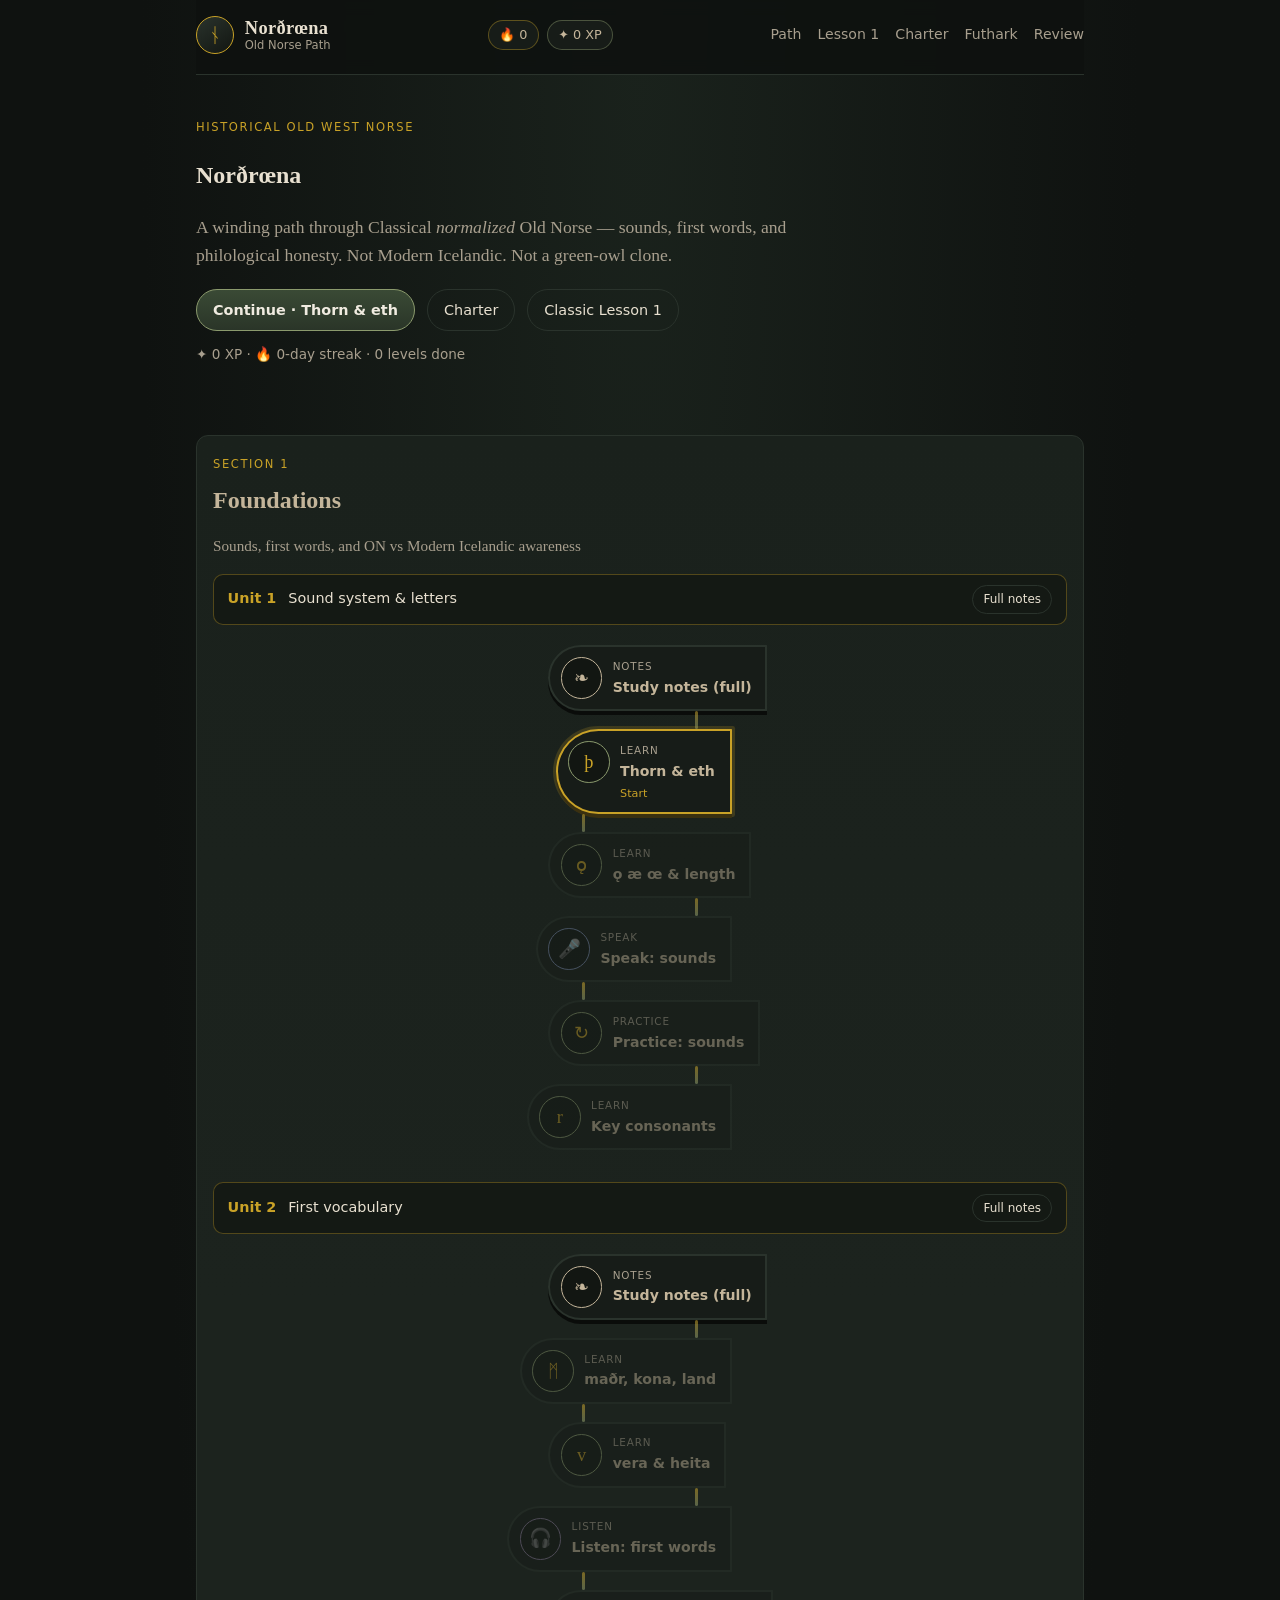
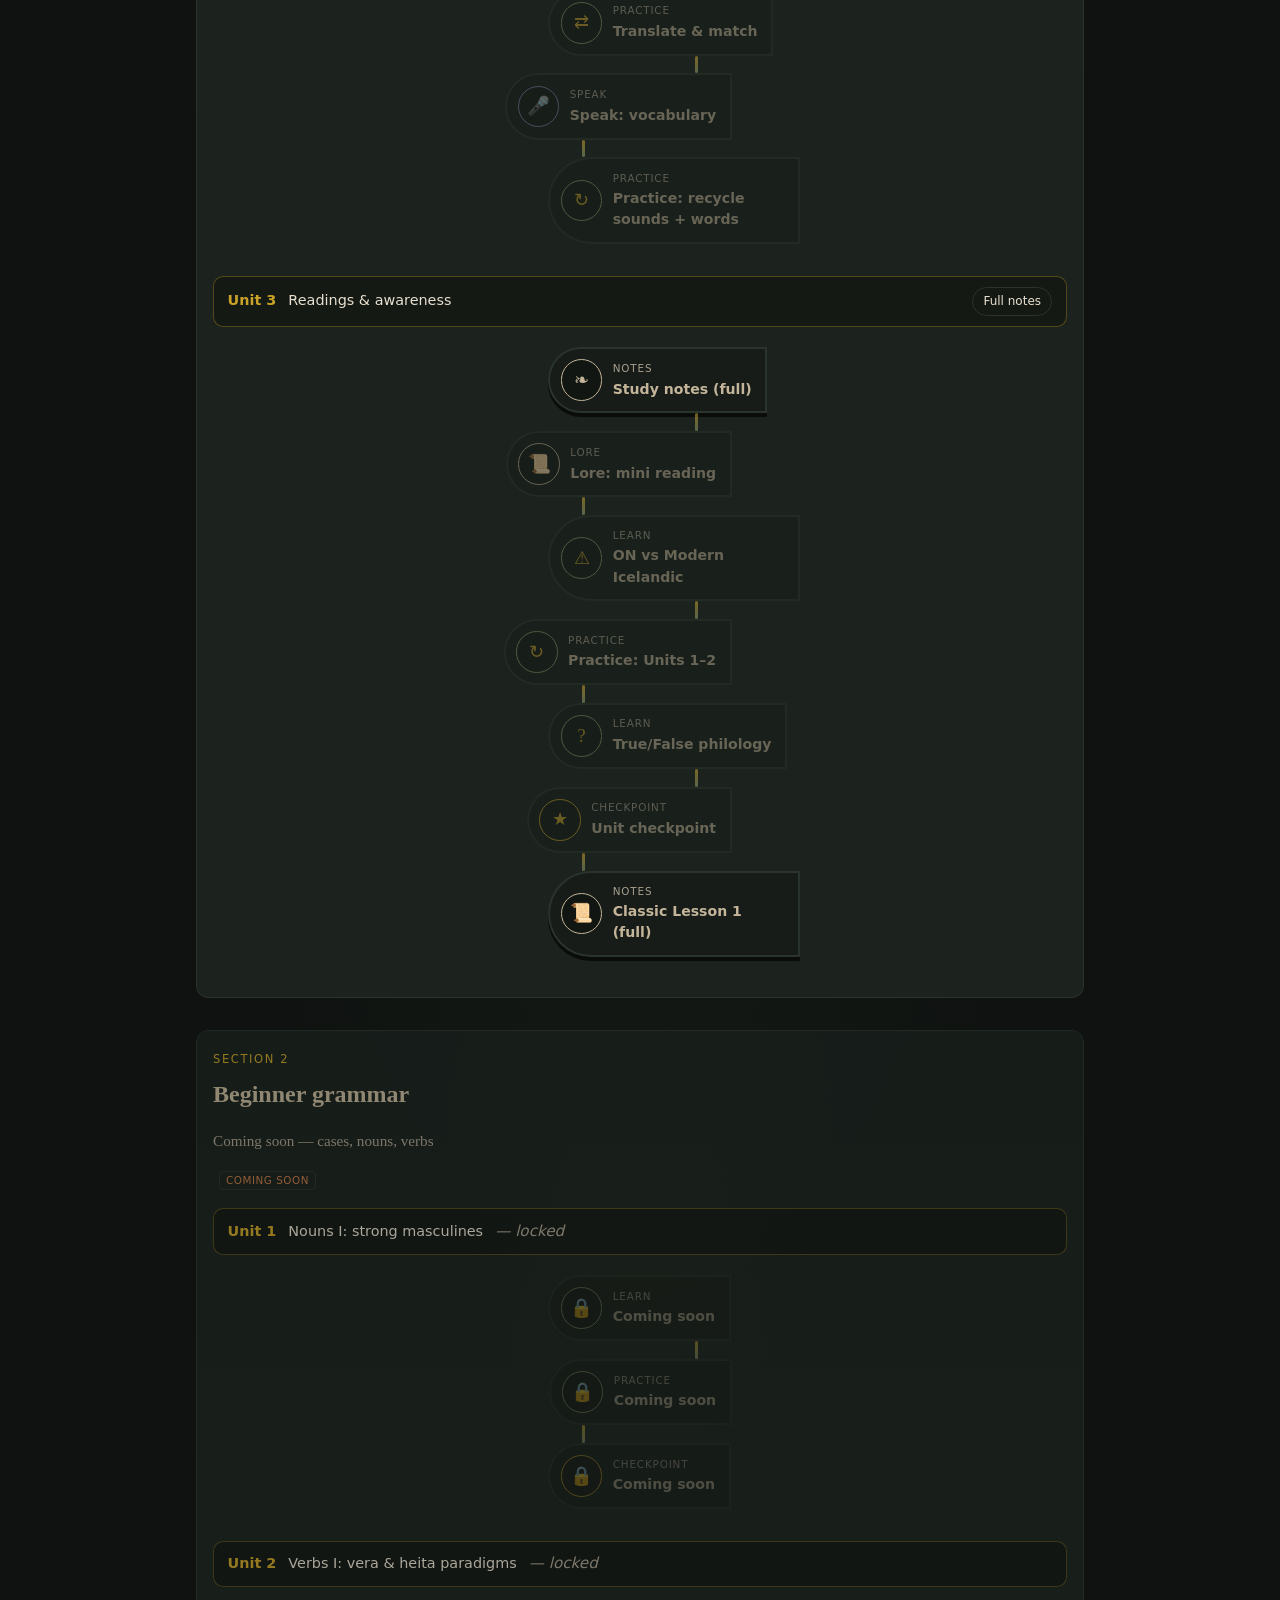
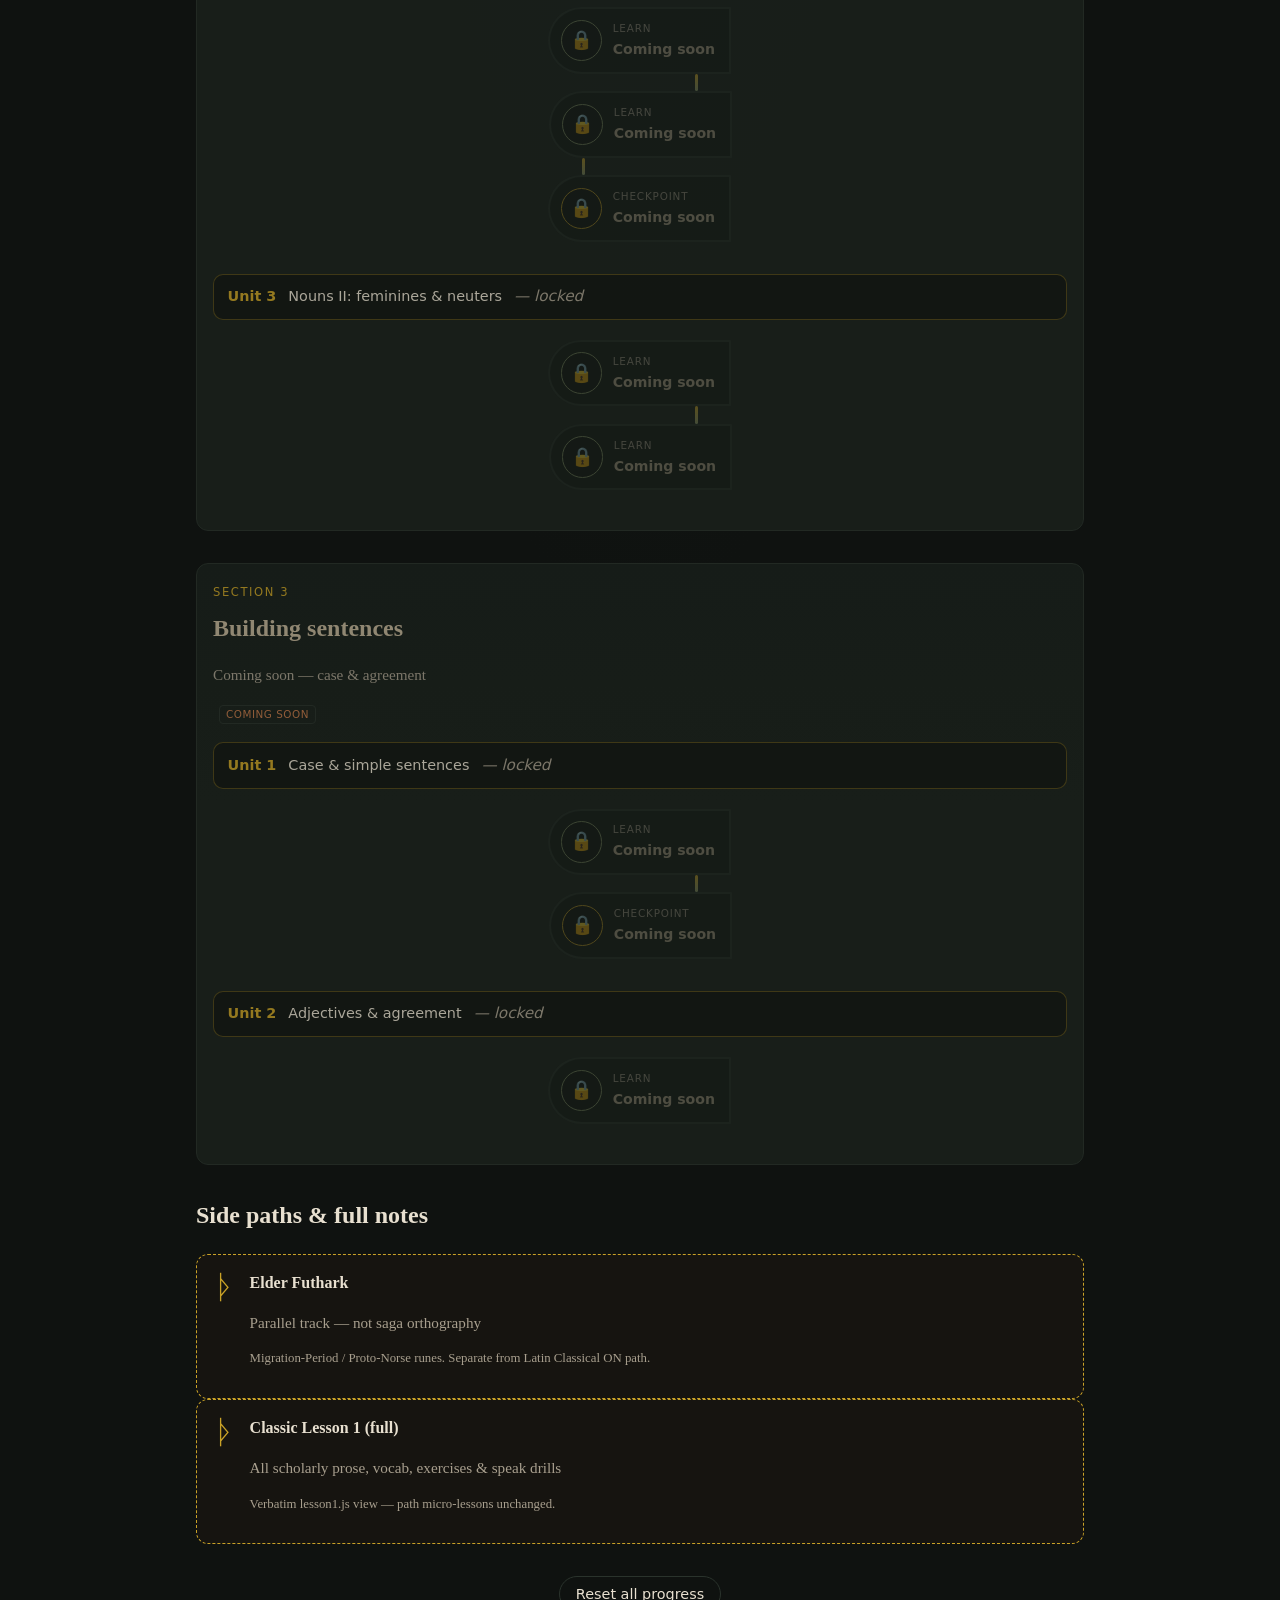
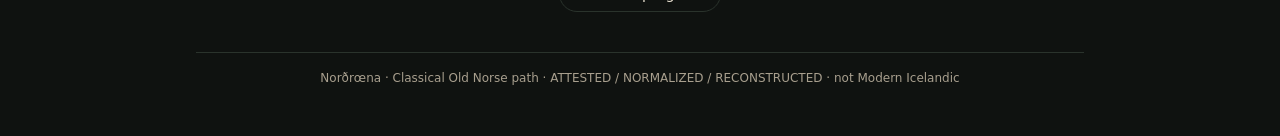
==== nordroena-standalone.html @ 34d7cca1 "Publish Nordroena" ====
<!DOCTYPE html>
<html lang="en">
<head>
  <meta charset="UTF-8" />
  <meta name="viewport" content="width=device-width, initial-scale=1, viewport-fit=cover" />
  <meta name="theme-color" content="#0f1210" />
  <meta name="apple-mobile-web-app-capable" content="yes" />
  <meta name="description" content="Norðrœna — progressive path course in historical Old West Norse / Classical normalized Old Norse. Not Modern Icelandic." />
  <title>Norðrœna — Old Norse Path</title>
  <style>
/* Norðrœna — dark scholarly UI (parchment/ink, nordic restraint) */
:root {
  --bg: #0f1210;
  --bg-elev: #171c18;
  --panel: #1c231e;
  --ink: #e8e0d0;
  --ink-dim: #a89f8e;
  --parchment: #c4b59a;
  --accent: #8b9a6d;
  --accent-2: #c9a227;
  --warn: #c47a4a;
  --ok: #6d9a7a;
  --bad: #b85c5c;
  --line: #2a332c;
  --radius: 12px;
  --font: "Iowan Old Style", "Palatino Linotype", Palatino, "Book Antiqua", Georgia, serif;
  --sans: "Segoe UI", system-ui, -apple-system, sans-serif;
  --mono: "Cambria Math", "Times New Roman", ui-monospace, monospace;
}

*, *::before, *::after { box-sizing: border-box; }
html { scroll-behavior: smooth; }
body {
  margin: 0;
  min-height: 100vh;
  font-family: var(--font);
  background:
    radial-gradient(ellipse at top, #1a221c 0%, var(--bg) 55%),
    var(--bg);
  color: var(--ink);
  line-height: 1.55;
  -webkit-font-smoothing: antialiased;
}
a { color: var(--accent); text-decoration-thickness: 1px; text-underline-offset: 3px; }
a:hover { color: var(--parchment); }

#app { max-width: 920px; margin: 0 auto; padding: 0 1rem 3rem; }

.site-header {
  display: flex; flex-wrap: wrap; align-items: center; justify-content: space-between;
  gap: 0.75rem; padding: 1rem 0 1.25rem; border-bottom: 1px solid var(--line);
  position: sticky; top: 0; z-index: 20;
  background: rgba(15, 18, 16, 0.92); backdrop-filter: blur(8px);
}
.brand { display: flex; align-items: center; gap: 0.65rem; color: inherit; text-decoration: none; }
.brand-mark {
  width: 2.4rem; height: 2.4rem; border-radius: 50%;
  display: grid; place-items: center;
  background: linear-gradient(145deg, #2a332c, #121612);
  border: 1px solid var(--accent-2); color: var(--accent-2);
  font-size: 1.25rem;
}
.brand-text { display: flex; flex-direction: column; line-height: 1.15; }
.brand-text strong { font-size: 1.15rem; letter-spacing: 0.02em; }
.brand-text small { color: var(--ink-dim); font-family: var(--sans); font-size: 0.72rem; }
.nav { display: flex; flex-wrap: wrap; gap: 0.65rem 1rem; font-family: var(--sans); font-size: 0.88rem; }
.nav a { color: var(--ink-dim); text-decoration: none; }
.nav a:hover { color: var(--parchment); }

.main { padding-top: 1.5rem; }
.hero { padding: 1.5rem 0 2rem; }
.eyebrow { font-family: var(--sans); text-transform: uppercase; letter-spacing: 0.14em; font-size: 0.72rem; color: var(--accent-2); margin: 0 0 0.5rem; }
.hero h1, .lesson-head h1, .prose h1 { font-size: clamp(1.8rem, 5vw, 2.6rem); font-weight: 600; margin: 0 0 0.75rem; color: var(--parchment); }
.lede { font-size: 1.1rem; color: var(--ink-dim); max-width: 40rem; }
.hero-actions { display: flex; flex-wrap: wrap; gap: 0.75rem; margin-top: 1.25rem; }

.btn {
  display: inline-flex; align-items: center; justify-content: center; gap: 0.35rem;
  font-family: var(--sans); font-size: 0.9rem;
  padding: 0.55rem 1rem; border-radius: 999px;
  border: 1px solid var(--line); background: var(--bg-elev); color: var(--ink);
  cursor: pointer; text-decoration: none;
}
.btn:hover { border-color: var(--accent); }
.btn:disabled { opacity: 0.45; cursor: not-allowed; }
.btn.primary { background: linear-gradient(180deg, #3a4a35, #2a3528); border-color: var(--accent); color: #f0ebe0; }
.btn.ghost { background: transparent; }
.btn.small { padding: 0.35rem 0.75rem; font-size: 0.8rem; }
.btn.recording, .btn.record-btn.recording { background: #5a2a2a; border-color: var(--bad); animation: pulse 1.2s infinite; }
@keyframes pulse { 50% { opacity: 0.75; } }

.panel, .lesson-section, .vocab-card, .review-card, .chrono-card {
  background: var(--panel); border: 1px solid var(--line); border-radius: var(--radius);
  padding: 1.1rem 1.2rem; margin: 1rem 0;
}
.prose h2, .lesson-section h2, .panel h1, .panel h2 { color: var(--parchment); }
.muted { color: var(--ink-dim); font-size: 0.95rem; }
.scholar-list { padding-left: 1.2rem; }
.scholar-list li { margin: 0.4rem 0; }

.callout {
  border-radius: var(--radius); padding: 0.85rem 1rem; margin: 1rem 0;
  border: 1px solid var(--line); background: var(--bg-elev);
}
.callout.warn { border-color: rgba(196, 122, 74, 0.55); background: #241a14; }
.callout.info { border-color: rgba(139, 154, 109, 0.45); background: #161b16; }
.callout.tight { padding: 0.6rem 0.75rem; font-size: 0.92rem; }
.callout strong { display: block; margin-bottom: 0.35rem; color: var(--warn); }
.callout.info strong { color: var(--accent); }

.label {
  display: inline-block; font-family: var(--sans); font-size: 0.65rem; letter-spacing: 0.06em;
  text-transform: uppercase; padding: 0.15rem 0.45rem; border-radius: 4px;
  border: 1px solid var(--line); vertical-align: middle;
}
.label.attested { color: #b7d4be; border-color: #3d5a45; }
.label.normalized { color: #c9c0a0; border-color: #5a5340; }
.label.reconstructed { color: #c4a0b8; border-color: #5a4050; }
.label.uncertain { color: #c4b0a0; border-color: #5a4a40; }

.letter-grid, .vocab-grid, .rune-grid, .chrono-grid {
  display: grid; gap: 0.75rem;
  grid-template-columns: repeat(auto-fill, minmax(140px, 1fr));
  margin: 1rem 0;
}
.vocab-grid { grid-template-columns: 1fr; }
@media (min-width: 640px) {
  .vocab-grid { grid-template-columns: 1fr 1fr; }
  .rune-grid { grid-template-columns: repeat(auto-fill, minmax(160px, 1fr)); }
}
.letter-card, .rune-card {
  background: var(--bg-elev); border: 1px solid var(--line); border-radius: 10px;
  padding: 0.75rem; display: flex; flex-direction: column; gap: 0.2rem;
}
.letter-card .glyph, .rune-glyph {
  font-size: 2rem; color: var(--accent-2); font-family: var(--mono); line-height: 1.2;
}
.letter-card .name, .rune-name { font-family: var(--sans); font-size: 0.8rem; color: var(--parchment); }
.letter-card .ipa, .rune-value { font-size: 0.85rem; color: var(--accent); }
.letter-card .note, .rune-note { font-size: 0.78rem; }

.lemma { font-size: 1.45rem; color: var(--accent-2); margin-right: 0.5rem; }
.vocab-card header { display: flex; flex-wrap: wrap; align-items: center; gap: 0.35rem; margin-bottom: 0.35rem; }
.grammar { font-size: 0.92rem; }

.tts-box {
  margin-top: 0.75rem; padding: 0.75rem; border-radius: 10px;
  background: #141914; border: 1px dashed var(--line);
}
.tts-disclaimer { font-family: var(--sans); font-size: 0.78rem; color: var(--warn); margin: 0 0 0.6rem; }
.tts-actions { display: flex; flex-wrap: wrap; gap: 0.4rem; margin-bottom: 0.5rem; }
.rate-label {
  display: flex; align-items: center; gap: 0.5rem; font-family: var(--sans); font-size: 0.8rem; color: var(--ink-dim);
}
.tts-rate { flex: 1; max-width: 220px; }
.tts-clear-note { font-family: var(--sans); font-size: 0.78rem; margin: 0 0 0.4rem; }
.tts-cue { font-family: var(--sans); font-size: 0.8rem; margin: 0 0 0.5rem; }
.tts-cue code { color: var(--accent-2); font-size: 0.85rem; }
.tts-voice { font-family: var(--sans); font-size: 0.75rem; margin: 0.35rem 0 0; }
.recon-notes { font-size: 0.85rem; color: var(--ink-dim); margin: 0.5rem 0 0; }

.roadmap { list-style: none; padding: 0; margin: 0; }
.roadmap li {
  display: grid; grid-template-columns: auto 1fr auto; gap: 0.75rem; align-items: center;
  padding: 0.65rem 0; border-bottom: 1px solid var(--line); font-family: var(--sans); font-size: 0.92rem;
}
.rm-num {
  font-weight: 600; color: var(--accent-2); min-width: 2rem;
}
.rm-status { color: var(--ink-dim); font-size: 0.75rem; text-transform: uppercase; }

.lesson-list { list-style: none; padding: 0; }
.lesson-list li {
  display: flex; flex-wrap: wrap; justify-content: space-between; align-items: center; gap: 0.75rem;
  padding: 0.9rem 0; border-bottom: 1px solid var(--line);
}
.lesson-list li.locked { opacity: 0.7; }
.chip {
  font-family: var(--sans); font-size: 0.65rem; text-transform: uppercase; letter-spacing: 0.05em;
  padding: 0.15rem 0.4rem; border-radius: 4px; border: 1px solid var(--line); margin-left: 0.35rem; color: var(--ink-dim);
}
.chip.ok { color: var(--ok); border-color: #3d5a45; }
.chip.lock { color: var(--warn); }

.exercises-section h2, .exercises-section h3 { color: var(--parchment); }
.ex-block {
  border: 1px solid var(--line); border-radius: var(--radius);
  padding: 1rem; margin: 1rem 0; background: var(--bg-elev);
}
.ex-block legend { padding: 0 0.35rem; color: var(--parchment); font-weight: 600; }
.choices { display: flex; flex-direction: column; gap: 0.4rem; margin: 0.75rem 0; }
.choice {
  display: flex; gap: 0.5rem; align-items: flex-start; padding: 0.45rem 0.55rem;
  border-radius: 8px; border: 1px solid transparent; font-family: var(--sans); font-size: 0.92rem;
}
.choice:hover { border-color: var(--line); background: var(--panel); }
.text-answer {
  width: 100%; max-width: 28rem; padding: 0.55rem 0.7rem; border-radius: 8px;
  border: 1px solid var(--line); background: var(--bg); color: var(--ink); font-size: 1rem;
  font-family: var(--mono);
}
.ex-actions { display: flex; flex-wrap: wrap; gap: 0.5rem; margin-top: 0.5rem; }
.ex-feedback { margin-top: 0.75rem; padding: 0.65rem 0.75rem; border-radius: 8px; font-family: var(--sans); font-size: 0.9rem; }
.ex-feedback.ok { background: #1a2a20; border: 1px solid #3d5a45; }
.ex-feedback.bad { background: #2a1a1a; border: 1px solid #5a3d3d; }
.ex-feedback .hint { color: var(--ink-dim); }
.progress-line { font-family: var(--sans); font-size: 0.85rem; color: var(--ink-dim); }

.speak-target { margin: 0.35rem 0; }
.mic-panel { margin: 0.75rem 0; padding: 0.75rem; border-radius: 10px; background: #121612; border: 1px solid var(--line); }
.mic-explain { font-family: var(--sans); font-size: 0.82rem; color: var(--ink-dim); }
.mic-actions { display: flex; flex-wrap: wrap; gap: 0.4rem; margin: 0.5rem 0; }
.self-rate-box { margin-top: 0.75rem; }
.self-rate-box h4 { margin: 0 0 0.5rem; color: var(--parchment); font-size: 0.95rem; }
.check-item { display: flex; gap: 0.45rem; align-items: flex-start; font-family: var(--sans); font-size: 0.88rem; margin: 0.3rem 0; }
.rubric { font-size: 0.85rem; color: var(--ink-dim); }
.playback { width: 100%; margin-top: 0.5rem; }
.asr-out { font-family: var(--sans); font-size: 0.82rem; margin-top: 0.5rem; }

.table-wrap { overflow-x: auto; }
.side-table { width: 100%; border-collapse: collapse; font-size: 0.88rem; font-family: var(--sans); }
.side-table th, .side-table td { border: 1px solid var(--line); padding: 0.55rem; vertical-align: top; }
.side-table th { background: var(--bg-elev); color: var(--parchment); text-align: left; }

.chrono-grid { grid-template-columns: 1fr; }
@media (min-width: 700px) { .chrono-grid { grid-template-columns: 1fr 1fr; } }

.label-legend { list-style: none; padding: 0; }
.label-legend li { margin: 0.5rem 0; }

.site-footer {
  margin-top: 2.5rem; padding-top: 1rem; border-top: 1px solid var(--line);
  font-family: var(--sans); font-size: 0.75rem; color: var(--ink-dim); text-align: center;
}
.lesson-foot { display: flex; flex-wrap: wrap; gap: 0.75rem; margin-top: 2rem; }

code { font-family: var(--mono); color: var(--accent-2); }
details summary { cursor: pointer; color: var(--accent); font-family: var(--sans); }

@media (max-width: 480px) {
  .nav { width: 100%; justify-content: space-between; }
  .btn { width: auto; }
}

/* ——— Path map (scholarly parchment / ink — not Duolingo green) ——— */
.path-header .stat-pills {
  display: flex; gap: 0.5rem; font-family: var(--sans); font-size: 0.8rem;
}
.pill {
  padding: 0.25rem 0.65rem; border-radius: 999px;
  border: 1px solid var(--line); background: var(--bg-elev); color: var(--parchment);
}
.pill.streak { border-color: rgba(201, 162, 39, 0.4); }
.pill.xp { border-color: rgba(139, 154, 109, 0.45); }

.path-hero { padding: 1.25rem 0 1.5rem; }
.continue-cta { font-weight: 600; }
.center { text-align: center; }

.path-section {
  margin: 2rem 0; padding: 1.25rem 1rem 1.5rem;
  border: 1px solid var(--line); border-radius: var(--radius);
  background: linear-gradient(180deg, #1a211c 0%, var(--panel) 40%);
}
.path-section.coming-soon { opacity: 0.72; }
.path-section-head h2 { margin: 0.2rem 0; color: var(--parchment); }

.unit-banner {
  display: flex; flex-wrap: wrap; gap: 0.5rem 0.75rem; align-items: baseline;
  font-family: var(--sans); font-size: 0.9rem;
  padding: 0.65rem 0.85rem; margin: 1rem 0 0.75rem;
  border-radius: 10px;
  background: #141914; border: 1px solid rgba(201, 162, 39, 0.35);
  color: var(--ink);
}
.unit-banner strong { color: var(--accent-2); }

.path-track {
  display: flex; flex-direction: column; align-items: center;
  gap: 0; padding: 0.5rem 0 1rem; position: relative;
}

.path-node-wrap {
  display: flex; flex-direction: column; align-items: center;
  width: 100%; max-width: 320px; position: relative;
}
.path-node-wrap.left { align-items: flex-start; padding-left: 8%; }
.path-node-wrap.right { align-items: flex-end; padding-right: 8%; }

.path-connector {
  width: 3px; height: 1.1rem;
  background: linear-gradient(180deg, var(--accent-2), var(--accent));
  opacity: 0.55; border-radius: 2px;
  margin: 0 auto;
}
.path-node-wrap.left .path-connector,
.path-node-wrap.right .path-connector { margin-left: 2.1rem; margin-right: 2.1rem; }

.path-node {
  display: grid; grid-template-columns: auto 1fr; grid-template-rows: auto auto;
  gap: 0.1rem 0.65rem; align-items: center;
  min-width: 11rem; max-width: 16rem;
  padding: 0.65rem 0.85rem 0.65rem 0.65rem;
  border-radius: 999px 16px 16px 999px;
  text-decoration: none; color: inherit;
  background: var(--bg-elev);
  border: 2px solid var(--line);
  box-shadow: 0 4px 0 #0a0c0a;
  transition: transform 0.12s ease, border-color 0.12s;
  font-family: var(--sans);
  position: relative;
}
.path-node:hover:not(.locked) {
  transform: translateY(-2px);
  border-color: var(--accent-2);
}
.path-node .node-icon {
  grid-row: 1 / span 2;
  width: 2.6rem; height: 2.6rem; border-radius: 50%;
  display: grid; place-items: center;
  font-size: 1.15rem; font-family: var(--mono);
  background: #121612; border: 1px solid var(--accent);
  color: var(--accent-2);
}
.path-node .node-type {
  font-size: 0.65rem; text-transform: uppercase; letter-spacing: 0.08em; color: var(--ink-dim);
}
.path-node .node-title { font-size: 0.88rem; color: var(--parchment); font-weight: 600; }
.path-node .node-check {
  position: absolute; top: -0.35rem; right: -0.2rem;
  background: var(--ok); color: #0f1210; font-size: 0.7rem;
  width: 1.2rem; height: 1.2rem; border-radius: 50%;
  display: grid; place-items: center; font-weight: 700;
}
.path-node .node-cta {
  grid-column: 2; font-size: 0.7rem; color: var(--accent-2);
}
.path-node.current {
  border-color: var(--accent-2);
  box-shadow: 0 4px 0 #3a3010, 0 0 0 3px rgba(201, 162, 39, 0.2);
}
.path-node.done {
  border-color: #3d5a45;
  background: #1a2420;
}
.path-node.done .node-icon { border-color: var(--ok); color: var(--ok); }
.path-node.locked {
  opacity: 0.45; cursor: not-allowed;
  box-shadow: none;
}
.path-node.type-checkpoint .node-icon { border-color: var(--accent-2); }
.path-node.type-lore .node-icon { border-color: var(--parchment); }
.path-node.type-speak .node-icon { border-color: #7a8ab0; color: #a8b4d0; }
.path-node.type-listen .node-icon { border-color: #8a7a9a; color: #c4b0d4; }
.path-node.type-practice .node-icon { border-color: var(--accent); }

.side-paths { margin: 2rem 0; }
.side-path-card {
  display: flex; gap: 1rem; align-items: flex-start;
  padding: 1rem 1.1rem; border-radius: var(--radius);
  border: 1px dashed var(--accent-2); background: #161410;
  text-decoration: none; color: inherit;
}
.side-path-card:hover { border-style: solid; }
.side-glyph {
  font-size: 2rem; color: var(--accent-2); line-height: 1;
}
.side-path-card .small { font-size: 0.8rem; }

/* ——— Session UI ——— */
.session-main { max-width: 560px; margin: 0 auto; }
.session-view { display: flex; flex-direction: column; min-height: 70vh; }
.sess-top {
  display: flex; align-items: center; gap: 0.75rem;
  padding: 0.5rem 0 1rem; position: sticky; top: 0;
  background: rgba(15, 18, 16, 0.95); z-index: 5;
}
.sess-bar {
  flex: 1; height: 10px; border-radius: 999px;
  background: var(--line); overflow: hidden;
}
.sess-bar-fill {
  height: 100%; border-radius: 999px;
  background: linear-gradient(90deg, var(--accent-2), var(--accent));
  transition: width 0.25s ease;
}
.sess-hearts {
  font-size: 0.95rem; letter-spacing: 0.05em; color: var(--bad);
  min-width: 5.5rem; text-align: right; font-family: var(--sans);
}
.sess-body { flex: 1; padding: 0.5rem 0 1rem; }
.sess-prompt {
  font-size: 1.15rem; color: var(--parchment); margin: 0 0 1rem; line-height: 1.4;
}
.intro-card h1 { font-size: 1.6rem; color: var(--parchment); }
.intro-html { margin: 1rem 0 1.5rem; }

.choices.big { display: flex; flex-direction: column; gap: 0.55rem; }
.choice-btn, .tile-btn {
  font-family: var(--sans); font-size: 1rem;
  padding: 0.85rem 1rem; border-radius: 12px;
  border: 2px solid var(--line); background: var(--bg-elev); color: var(--ink);
  cursor: pointer; text-align: left;
}
.choice-btn:hover, .tile-btn:hover { border-color: var(--accent); }
.choice-btn.selected, .tile-btn.selected {
  border-color: var(--accent-2);
  background: #242018;
  box-shadow: 0 0 0 1px var(--accent-2);
}

.tile-bank { display: flex; flex-wrap: wrap; gap: 0.5rem; margin-top: 0.75rem; }
.tile-answer {
  min-height: 2.5rem; padding: 0.65rem 0.85rem;
  border: 1px dashed var(--line); border-radius: 10px;
  font-family: var(--mono); font-size: 1.15rem; color: var(--accent-2);
}

.match-grid { display: flex; flex-direction: column; gap: 0.65rem; }
.match-row {
  display: grid; grid-template-columns: 1fr 1fr; gap: 0.5rem; align-items: center;
}
.match-left {
  font-family: var(--mono); color: var(--accent-2); font-size: 1.05rem;
}
.match-select {
  padding: 0.5rem; border-radius: 8px; border: 1px solid var(--line);
  background: var(--bg); color: var(--ink); font-family: var(--sans);
}

.sess-feedback {
  margin: 0.5rem 0; padding: 0.75rem 0.9rem; border-radius: 10px;
  font-family: var(--sans); font-size: 0.92rem;
}
.sess-feedback.ok { background: #1a2a20; border: 1px solid #3d5a45; }
.sess-feedback.bad { background: #2a1a1a; border: 1px solid #5a3d3d; }

.sess-footer {
  position: sticky; bottom: 0; padding: 0.75rem 0 1rem;
  background: linear-gradient(transparent, var(--bg) 30%);
}
.sess-footer .btn { width: 100%; padding: 0.85rem; font-size: 1rem; }

.tts-box.compact { margin-bottom: 1rem; }
.on-quote {
  font-size: 1.4rem; color: var(--accent-2); font-family: var(--mono);
  border-left: 3px solid var(--accent-2); padding-left: 1rem; margin: 1rem 0;
}
.lore-text, .lore-body { font-size: 1.05rem; }

.celebrate {
  text-align: center; padding: 2.5rem 1rem;
  border: 1px solid var(--line); border-radius: var(--radius);
  background: radial-gradient(ellipse at center, #2a3320 0%, var(--panel) 70%);
}
.celebrate.failed {
  background: radial-gradient(ellipse at center, #332020 0%, var(--panel) 70%);
}
.celebrate h1 { color: var(--accent-2); }
.celebrate .hero-actions { justify-content: center; }

@media (max-width: 480px) {
  .path-node-wrap.left { padding-left: 4%; }
  .path-node-wrap.right { padding-right: 4%; }
  .stat-pills { order: 3; width: 100%; }
}

/* ——— Study notes / Classic Lesson 1 ——— */
.unit-banner .unit-notes-btn {
  margin-left: auto;
  padding: 0.25rem 0.65rem;
  font-size: 0.75rem;
}
.path-node.type-notes .node-icon {
  border-color: var(--parchment);
  color: var(--parchment);
}
.study-notes-view .lesson-section,
.classic-lesson-view .lesson-section {
  margin-top: 1.25rem;
}
.label-note { font-size: 0.88rem; margin: 0.25rem 0; }
.classic-lesson-view .speak-block { margin: 1rem 0; }
.section-html a { color: var(--accent); }

  </style>
</head>
<body>
  <div id="app">
    <p style="font-family: system-ui; color: #a89f8e; padding: 2rem;">Loading Norðrœna…</p>
  </div>
  <noscript><p style="padding:2rem;color:#c44">JavaScript is required.</p></noscript>
  <script>
    window.addEventListener('error', function(e) {
      var el = document.getElementById('app');
      if (el && /Loading Nor/.test(el.textContent||'')) {
        el.innerHTML = '<p style="padding:2rem;font-family:system-ui;color:#c9a227">Load error: ' + (e.message||'unknown') +
          '. On iPhone, open this standalone file in Safari.</p>';
      }
    }, true);
  </script>
  <script>

/* ==== data/course.js ==== */
/**
 * Norðrœna — Course metadata & charter
 * Historical Old West Norse / Classical normalized Old Norse
 */
window.NORDRONA = window.NORDRONA || {};

window.NORDRONA.course = {
  title: "Norðrœna",
  subtitle: "Old Norse Course",
  tagline: "A progressive path course in historical Old West Norse",
  version: "0.2.0",

  charter: {
    targetLanguage: {
      name: "Old West Norse (Classical / normalized)",
      period: "c. 1150–1350",
      description:
        "The language of the Icelandic Family Sagas, Eddic and skaldic poetry in manuscript tradition, and early Norwegian diplomas — as reconstructed and normalized by modern philology. We teach Classical Old Norse (norrœna) as used in scholarly editions: normalized orthography reflecting a West Norse dialect continuum, not a living vernacular."
    },
    notModernIcelandic: {
      warning: "MODERN ICELANDIC — NOT OLD NORSE",
      points: [
        "Modern Icelandic (íslenska) is a living language that descends from Old Norse but has changed in phonology, morphology, lexicon, and orthographic convention.",
        "We never present Modern Icelandic forms as Old Norse. Occasional comparisons appear only with an explicit label: MODERN ICELANDIC — NOT OLD NORSE.",
        "Example: ON maðr ‘man’ vs Modern Icelandic maður — related, not identical in form or historical status."
      ]
    },
    oldNorwegian: {
      title: "Old Norwegian & the West Norse continuum",
      text:
        "Old West Norse includes Icelandic and Norwegian manuscript traditions. Classical normalized Old Norse (the ‘saga language’ of textbooks) is largely based on 13th-century Icelandic orthography and morphology, with Norwegian variants noted where pedagogically useful. This course prioritizes the classical normalized system used in Grønbech, Gordon, Zoëga, and Cleasby–Vigfusson conventions."
    },
    sources: {
      title: "Scholarly sources & method",
      items: [
        "Normalized Classical Old Norse as in standard grammars and dictionaries (e.g. Gordon, Noreen, Zoëga).",
        "Manuscript-attested vocabulary preferred; reconstructed or uncertain forms always labelled.",
        "Phonology presented as a scholarly reconstruction of Classical ON sound values — not Modern Icelandic pronunciation dressed as Old Norse.",
        "No invented ‘Viking’ vocabulary. Every lemma is attested, normalized from attestation, or explicitly marked reconstructed/uncertain."
      ]
    },
    pronunciationHonesty: {
      title: "Pronunciation honesty",
      text:
        "We cannot hear 13th-century speakers. Values taught here are the conventional academic reconstruction used in philology classrooms. Length, stress, and key consonants (þ, ð, etc.) are taught carefully. Where Modern Icelandic pronunciation differs, we say so and label it clearly."
    },
    labels: {
      title: "Vocabulary labels (required)",
      items: [
        { code: "ATTESTED", meaning: "Form directly supported by manuscript evidence in the relevant period." },
        { code: "NORMALIZED", meaning: "Spelling regularized to classical editorial orthography from attested variants." },
        { code: "RECONSTRUCTED", meaning: "Form inferred by comparative method; not directly attested in this shape." },
        { code: "uncertain", meaning: "Meaning, form, or status debated; treat with caution." }
      ]
    },
    parallelTracks: [
      {
        id: "futhark",
        title: "Elder Futhark (parallel track)",
        note: "Migration-Period / early Proto-Norse runes. Not the script of saga manuscripts. Open via nav."
      }
    ],
    roadmap: [
      { id: 1, title: "Historical ON & the sound system", status: "available" },
      { id: 2, title: "Nouns I: strong masculines & articles", status: "placeholder" },
      { id: 3, title: "Verbs I: vera, heita & present indicative", status: "placeholder" },
      { id: 4, title: "Nouns II: feminines & neuters", status: "planned" },
      { id: 5, title: "Case & simple sentences", status: "planned" },
      { id: 6, title: "Adjectives & agreement", status: "planned" },
      { id: 7, title: "Past tense & saga reading I", status: "planned" }
    ]
  },

  lessons: [
    { id: 1, slug: "lesson-1", title: "Historical ON & the sound system", file: "lesson1" },
    { id: 2, slug: "lesson-2", title: "Nouns I: strong masculines & articles", file: "lesson2" },
    { id: 3, slug: "lesson-3", title: "Verbs I: vera, heita & present indicative", file: "lesson3" }
  ]
};


/* ==== data/path.js ==== */
/**
 * Norðrœna — Duolingo-style learning path (pedagogy only)
 * Scholarly Classical Old Norse content — not a brand clone.
 */
window.NORDRONA = window.NORDRONA || {};

(function (N) {
  /** Shared vocab bank for exercises */
  const V = {
    madr: {
      form: "maðr",
      gloss: "man; person; husband (context-dependent)",
      pos: "m. noun (cons. stem)",
      label: "ATTESTED",
      labelNote: "NORMALIZED spelling of a thoroughly attested lemma",
      grammar: "Nom. sg. maðr; gen. manns; dat. manni; acc. mann. Strong masculine. Plural menn (irregular).",
      clearSpeak: "MAHTH-r (th as in this)",
      compare: null
    },
    kona: {
      form: "kona",
      gloss: "woman; wife",
      pos: "f. noun (ōn-stem)",
      label: "ATTESTED",
      labelNote: "NORMALIZED classical form",
      grammar: "Nom. sg. kona; gen. konu; dat. konu; acc. konu. Weak feminine. Pl. konur.",
      clearSpeak: "KOH-nah",
      compare: null
    },
    land: {
      form: "land",
      gloss: "land; country",
      pos: "n. noun (a-stem)",
      label: "ATTESTED",
      labelNote: "NORMALIZED; widespread in compounds (e.g. Ísland)",
      grammar: "Nom./acc. sg. land; gen. lands; dat. landi. Strong neuter. Pl. lǫnd (u-umlaut).",
      clearSpeak: "LAHND",
      compare: null
    },
    vera: {
      form: "vera",
      gloss: "to be",
      pos: "verb (anomalous)",
      label: "ATTESTED",
      labelNote: "NORMALIZED infinitive of the highly irregular verb ‘to be’",
      grammar: "Pres. ind. em, ert, er, erum, eruð, eru. Past var / váru. Essential copula — full paradigm in Lesson 3.",
      clearSpeak: "VEH-rah",
      compare: null
    },
    heita: {
      form: "heita",
      gloss: "to be called; to be named",
      pos: "verb (strong, VII)",
      label: "ATTESTED",
      labelNote: "NORMALIZED; formulaic in introductions (X heitir…)",
      grammar: "Pres. ind. heiti, heitir, heitir, heitum, heitið, heita. Past hét. Used for names: Ek heiti… ‘I am called…’.",
      clearSpeak: "HAY-tah",
      compare: {
        label: "MODERN ICELANDIC — NOT OLD NORSE",
        text: "Mod. Icel. heita remains cognate and similar in use, but do not assume identical paradigms or pronunciation."
      }
    },
    thorr: {
      form: "Þórr",
      gloss: "Thor (theonym)",
      pos: "m. noun (theonym)",
      label: "ATTESTED",
      labelNote: "NORMALIZED classical form of a thoroughly attested name",
      grammar: "Theonym; initial þ, long ó, geminate rr.",
      clearSpeak: "THOR (th as in thin, long o)",
      compare: null
    },
    odinn: {
      form: "Óðinn",
      gloss: "Odin (theonym)",
      pos: "m. noun (theonym)",
      label: "ATTESTED",
      labelNote: "NORMALIZED classical form of a thoroughly attested name",
      grammar: "Theonym; long Ó, medial ð, geminate nn.",
      clearSpeak: "OH-thin (th as in this)",
      compare: null
    }
  };

  /** Build full vocab card HTML from V entry or plain object */
  function vocabCardHtml(v) {
    const compare = v.compare
      ? `<aside class="callout warn tight"><strong>${v.compare.label}</strong><p>${v.compare.text}</p></aside>`
      : "";
    return `<article class="vocab-card">
      <header><span class="lemma">${v.form}</span> <span class="label attested">${v.label}</span></header>
      <p class="gloss">${v.gloss}</p>
      <p class="pos muted">${v.pos || ""}</p>
      ${v.labelNote ? `<p class="label-note muted"><em>Label note:</em> ${v.labelNote}</p>` : ""}
      ${v.grammar ? `<p class="grammar">${v.grammar}</p>` : ""}
      ${v.clearSpeak ? `<p class="tts-cue muted"><strong>Clear cue:</strong> <code>${v.clearSpeak}</code></p>` : ""}
      ${compare}
    </article>`;
  }

  function mc(id, prompt, choices, answer, extra) {
    return Object.assign({ id, type: "multiple", prompt, choices, answer }, extra || {});
  }
  function text(id, prompt, accept, extra) {
    return Object.assign({ id, type: "text", prompt, accept, acceptNormalize: true }, extra || {});
  }
  function tf(id, prompt, answerTrue, explanation, hint) {
    return {
      id, type: "truefalse", prompt,
      choices: [{ id: "t", text: "True" }, { id: "f", text: "False" }],
      answer: answerTrue ? "t" : "f",
      explanation: explanation || "",
      hint: hint || ""
    };
  }
  function match(id, prompt, pairs, explanation) {
    return { id, type: "match", prompt, pairs, explanation: explanation || "" };
  }
  function tapHear(id, audioForm, clearSpeak, choices, answer, explanation) {
    return {
      id, type: "tap_hear", prompt: "Tap what you hear",
      audioForm, clearSpeak, choices, answer,
      explanation: explanation || ""
    };
  }
  function tiles(id, promptEn, tilesArr, answer, explanation) {
    return {
      id, type: "tiles", prompt: promptEn,
      tiles: tilesArr, answer, explanation: explanation || ""
    };
  }
  function fill(id, prompt, accept, choices, explanation) {
    return {
      id, type: "fill", prompt, accept, choices: choices || null,
      acceptNormalize: true, explanation: explanation || ""
    };
  }
  function speak(id, target, clearSpeak, gloss, label, notes, cues, tips) {
    return {
      id, type: "speak", prompt: "Say: " + target, target, clearSpeak, gloss, label,
      reconstructedNotes: notes,
      historicalCues: cues || [],
      rubricTips: tips || []
    };
  }
  function lore(id, title, html) {
    return { id, type: "lore", title, html };
  }
  function listenSlow(id, form, clearSpeak, gloss, label) {
    return {
      id, type: "listen", prompt: "Listen carefully, then choose the gloss",
      audioForm: form, clearSpeak, gloss, label: label || "ATTESTED",
      choices: null // filled by session from nearby distractors if needed
    };
  }

  N.path = {
    version: "0.2.0",
    title: "Norðrœna",
    subtitle: "Old Norse Path",
    heartsMax: 5,
    xpPerLevel: 10,
    xpPerPerfect: 15,

    sections: [
      {
        id: "s1",
        title: "Foundations",
        subtitle: "Sounds, first words, and ON vs Modern Icelandic awareness",
        unlocked: true,
        units: [
          {
            id: "u1",
            title: "Sound system & letters",
            subtitle: "þ ð ǫ æ · length · stress",
            studyNotes: {
              title: "Unit 1 — Full study notes",
              lessonId: 1,
              sectionIds: ["what-is-on", "alphabet", "length-stress", "consonants"]
            },
            levels: [
              {
                id: "u1-notes",
                type: "notes",
                title: "Study notes (full)",
                icon: "❧",
                notesOnly: true,
                route: "#/notes/u1",
                exercises: []
              },
              {
                id: "u1-l1",
                type: "learn",
                title: "Thorn & eth",
                icon: "þ",
                intro: {
                  title: "þ and ð",
                  html: `<p>Classical normalized Old Norse uses the Latin alphabet plus several letters essential to the sound system. Two dental fricatives:</p>
                  <div class="letter-grid">
                    <div class="letter-card"><span class="glyph">þ</span><span class="name">thorn</span><span class="ipa">/θ/</span><span class="note">voiceless dental fricative — as in English <em>thin</em></span></div>
                    <div class="letter-card"><span class="glyph">ð</span><span class="name">eth</span><span class="ipa">/ð/</span><span class="note">voiced dental fricative — as in English <em>this</em></span></div>
                  </div>
                  <aside class="callout info"><strong>Pronunciation honesty</strong><p>These IPA values are the conventional academic reconstruction for Classical ON. Exact quality varied by time and region. We do not claim to reproduce a single speaker’s voice.</p></aside>
                  <p class="muted">Open <a href="#/notes/u1">Unit 1 study notes</a> for the full alphabet prose (ǫ æ œ, length marking, and more).</p>`
                },
                exercises: [
                  mc("u1l1-1", "Which letter is the <em>voiced</em> dental fricative (as in <em>this</em>)?",
                    [{ id: "a", text: "þ (thorn)" }, { id: "b", text: "ð (eth)" }, { id: "c", text: "ǫ" }, { id: "d", text: "æ" }],
                    "b", { hint: "Thorn is voiceless; eth is voiced.", explanation: "ð (eth) = /ð/. þ (thorn) = /θ/." }),
                  mc("u1l1-2", "Which letter is the <em>voiceless</em> dental fricative (as in <em>thin</em>)?",
                    [{ id: "a", text: "ð" }, { id: "b", text: "þ" }, { id: "c", text: "d" }, { id: "d", text: "t" }],
                    "b", { explanation: "þ = /θ/." }),
                  tapHear("u1l1-3", "þ", "th as in thin",
                    [{ id: "a", text: "þ" }, { id: "b", text: "ð" }, { id: "c", text: "ǫ" }], "a",
                    "Clear-mode cue for thorn. Pedagogical approximation — not historical ON speech."),
                  tapHear("u1l1-4", "ð", "th as in this",
                    [{ id: "a", text: "þ" }, { id: "b", text: "ð" }, { id: "c", text: "æ" }], "b",
                    "Clear-mode cue for eth."),
                  tf("u1l1-5", "þ and ð are the same sound in Classical ON orthography.", false,
                    "False — þ is voiceless /θ/; ð is voiced /ð/.", "Think thin vs this."),
                  mc("u1l1-6", "In normalized texts, eth often appears:",
                    [{ id: "a", text: "Only at the very start of every word" }, { id: "b", text: "Typically medial/final (voiced position)" }, { id: "c", text: "Never in nouns" }, { id: "d", text: "Only in Modern Icelandic" }],
                    "b", { explanation: "Distribution is orthographic–phonological convention: þ often initial; ð medial/final." }),
                  fill("u1l1-7", "Type the letter for voiced dental fricative:", ["ð"],
                    [{ id: "a", text: "þ" }, { id: "b", text: "ð" }, { id: "c", text: "d" }],
                    "ð (eth)."),
                  mc("u1l1-8", "These IPA values are:",
                    [{ id: "a", text: "Exact recordings of saga authors" }, { id: "b", text: "Conventional academic reconstruction" }, { id: "c", text: "Modern Icelandic claimed as ON with no label" }, { id: "d", text: "Invented for games only" }],
                    "b", { explanation: "Scholarly reconstruction — we cannot hear 13th-c. speakers." })
                ]
              },
              {
                id: "u1-l2",
                type: "learn",
                title: "ǫ æ œ & length",
                icon: "ǫ",
                intro: {
                  title: "More letters & vowel length",
                  html: `<div class="letter-grid">
                    <div class="letter-card"><span class="glyph">ǫ</span><span class="name">o caudata</span><span class="ipa">/ɔ/</span><span class="note">open rounded back vowel (often written <em>ö</em> in some editions)</span></div>
                    <div class="letter-card"><span class="glyph">æ</span><span class="name">ash</span><span class="ipa">/ɛː/ ~ /æː/</span><span class="note">long open front vowel (length marked in careful texts)</span></div>
                    <div class="letter-card"><span class="glyph">œ</span><span class="name">oe</span><span class="ipa">/øː/</span><span class="note">long front rounded vowel (u-umlaut product)</span></div>
                  </div>
                  <p>Vowels may be short or long. In normalized texts, length is often marked with an acute accent: <em>á é í ó ú ý</em> (and sometimes <em>ǽ œ́</em>). Unmarked vowels are short unless context or a dictionary entry indicates otherwise.</p>
                  <ul class="scholar-list">
                    <li><strong>Stress</strong> falls on the first syllable of the word (primary stress). Compounds keep stress on the first element’s first syllable.</li>
                    <li><strong>Length is phonemic</strong>: learn each word’s length from a reliable dictionary or marked text.</li>
                    <li><strong>Syllable weight</strong> matters for poetry and for later morphology; for now, practice hearing (or imagining) a clear contrast between short and long vowels.</li>
                    <li>Do not import Modern Icelandic diphthongization rules wholesale and call them Old Norse.</li>
                  </ul>
                  <aside class="callout warn"><strong>MODERN ICELANDIC — NOT OLD NORSE</strong>
                  <p>Modern Icelandic has diphthongized many historically long vowels (e.g. <em>á</em> ≈ [au]). Classical ON <em>á</em> is conventionally taught as a long monophthong /ɑː/. Use the ON values in this course unless a comparison is explicitly labelled.</p></aside>
                  <p class="muted">See also <a href="#/notes/u1">Unit 1 study notes</a> for the complete alphabet section.</p>`
                },
                exercises: [
                  mc("u1l2-1", "Where does primary stress fall in a native ON word?",
                    [{ id: "a", text: "Final syllable" }, { id: "b", text: "First syllable" }, { id: "c", text: "Penult (Latin rule)" }, { id: "d", text: "Free/unpredictable" }],
                    "b", { explanation: "Germanic initial stress." }),
                  mc("u1l2-2", "ǫ (o caudata) is conventionally:",
                    [{ id: "a", text: "Open rounded back /ɔ/" }, { id: "b", text: "A silent letter" }, { id: "c", text: "Identical to Modern English ‘ee’" }, { id: "d", text: "Only a rune" }],
                    "a", { explanation: "/ɔ/ — open rounded back." }),
                  mc("u1l2-3", "In normalized texts, á usually marks:",
                    [{ id: "a", text: "A short vowel" }, { id: "b", text: "A long vowel" }, { id: "c", text: "Stress on the last syllable" }, { id: "d", text: "Modern Icelandic only" }],
                    "b", { explanation: "Acute = length in careful normalized orthography." }),
                  tf("u1l2-4", "Classical ON á should be taught as the Modern Icelandic diphthong [au] with no warning label.", false,
                    "False — that would present Modern Icelandic as Old Norse. ON á ≈ /ɑː/ monophthong in this course.",
                    "Charter: MODERN ICELANDIC — NOT OLD NORSE."),
                  tapHear("u1l2-5", "ǫ", "aw as in law, short and rounded",
                    [{ id: "a", text: "ǫ" }, { id: "b", text: "á" }, { id: "c", text: "í" }], "a"),
                  mc("u1l2-6", "æ (ash) in Classical ON is roughly:",
                    [{ id: "a", text: "A long open front vowel" }, { id: "b", text: "A click consonant" }, { id: "c", text: "Silent" }, { id: "d", text: "Only Elder Futhark" }],
                    "a", { explanation: "/ɛː/ ~ /æː/ conventionally." }),
                  fill("u1l2-7", "Type the o-caudata letter used in pl. lǫnd:", ["ǫ"], null, "ǫ appears in lǫnd (u-umlaut of land)."),
                  mc("u1l2-8", "Length is:",
                    [{ id: "a", text: "Never important" }, { id: "b", text: "Phonemic — learn each word’s length" }, { id: "c", text: "Only for poetry, never prose" }, { id: "d", text: "Marked only with runes" }],
                    "b", { explanation: "Length contrasts matter; learn from marked texts/dictionaries." })
                ]
              },
              {
                id: "u1-l3",
                type: "speak",
                title: "Speak: sounds",
                icon: "🎤",
                exercises: [
                  speak("u1l3-1", "þ", "th as in thin", "voiceless dental fricative /θ/ (as in English thin)", "NORMALIZED",
                    "Target: clear /θ/ — tongue tip at teeth, continuous fricative, no /t/ or /d/ stop. Word-initial quality as in þing, þú (when you meet them later).",
                    ["Continuous fricative, not a stop", "Voiceless (no vocal-fold buzz like ð)", "Dental place (thin, not sin)"],
                    ["Say English thin then isolate the first sound — that approximates ON þ.", "Do not substitute /f/ or /s/.", "This is a reconstructed Classical value, not Modern Icelandic coaching disguised as ON."]),
                  speak("u1l3-2", "ð", "th as in this", "voiced dental fricative /ð/ (as in English this)", "NORMALIZED",
                    "Target: voiced /ð/. Contrast with þ. Medial/final eth appears in maðr, Óðinn.",
                    ["Voiced fricative (vocal fold vibration)", "Same place as þ, different voicing", "Not a hard /d/ stop"],
                    ["English this → isolate ð.", "In maðr, ð is medial — keep it fricative between vowels/consonants.", "ASR will often mishear ð; ignore English ASR as ground truth."]),
                  speak("u1l3-3", "ǫ", "aw as in law, short and rounded", "open rounded back vowel /ɔ/ (often written ö in some editions)", "NORMALIZED",
                    "Say a short open o (as in many transcriptions of British not /ɒ/–/ɔ/, or roughly aw with lips rounded but short). Not Modern Icelandic ö-quality claimed as historical ON without a label.",
                    ["Back, rounded, open-mid", "Short unless marked long in a given word", "Distinct from ó /oː/ and from a /a/"],
                    ["Practice the sound in isolation, then recall pl. lǫnd from land.", "Recording + self-rate is the goal; no historical ON TTS is claimed here."]),
                  speak("u1l3-4", "a — á", "ah, short — then aa, long ah (hold longer, no ow diphthong)", "short /a/ vs long /ɑː/ (conventional Classical values)", "NORMALIZED",
                    "Hold á roughly twice as long as a. Classical á is taught as a long monophthong /ɑː/ — NOT the Modern Icelandic diphthong [au] unless labelled MODERN ICELANDIC — NOT OLD NORSE.",
                    ["Same vowel quality family, different duration", "á held longer (≈ two beats vs one)", "No [au] diphthong for Classical ON á in this course"],
                    ["Tap once for a, twice-length for á.", "If you diphthongize, correct toward a steady long vowel for ON practice."]),
                  speak("u1l3-5", "Þórr", "THOR (th as in thin, long o)", "Thor (theonym)", "ATTESTED",
                    "Initial þ /θ/. Long ó /oː/. Double rr — hold/trilled or clearly lengthened r-quality per your dialect training; do not drop it. Stress initial.",
                    ["þ not /t/ or /f/", "Long ó (duration)", "Final geminate/long r audible"],
                    ["ÞÓRR — thorn + long o + rr.", "Do not use Modern Icelandic citation as unmarked ON pronunciation coaching."]),
                  speak("u1l3-6", "Óðinn", "OH-thin (th as in this)", "Odin (theonym)", "ATTESTED",
                    "Long Ó /oː/. Medial ð /ð/. Double nn. Stress on first syllable. NORMALIZED classical form of a thoroughly attested name.",
                    ["Long initial Ó", "ð fricative (not /d/)", "Geminate nn — hold the n"],
                    ["Ó-ðinn — length on Ó; ð not d; nn doubled.", "ASR may output Odin/Othin; that is not a historical grade."]),
                  mc("u1l3-7", "Self-rating against reconstructed cues is preferred because:",
                    [{ id: "a", text: "Browser ASR is historical ON ground truth" }, { id: "b", text: "ASR is modern-language and never historical ground truth" }, { id: "c", text: "We have saga-author audio" }, { id: "d", text: "TTS is medieval" }],
                    "b", { explanation: "Record → playback → self-rate. ASR is a rough modern aid only." }),
                  tf("u1l3-8", "Clear-mode TTS phonetic cues are historical Old Norse speech.", false,
                    "False — Clear cues are pedagogical English-friendly approximations, labelled as such.",
                    "Always compare with reconstructed notes.")
                ]
              },
              {
                id: "u1-l4",
                type: "practice",
                title: "Practice: sounds",
                icon: "↻",
                exercises: [
                  mc("u1l4-1", "Match: voiced dental fricative →",
                    [{ id: "a", text: "þ" }, { id: "b", text: "ð" }, { id: "c", text: "ǫ" }], "b"),
                  match("u1l4-2", "Match letter ↔ value",
                    [{ left: "þ", right: "/θ/ thin" }, { left: "ð", right: "/ð/ this" }, { left: "ǫ", right: "/ɔ/" }],
                    "Dental fricatives + o caudata."),
                  tapHear("u1l4-3", "þ", "th as in thin",
                    [{ id: "a", text: "þ" }, { id: "b", text: "ð" }], "a"),
                  tapHear("u1l4-4", "ð", "th as in this",
                    [{ id: "a", text: "þ" }, { id: "b", text: "ð" }], "b"),
                  text("u1l4-5", "Type eth (voiced):", ["ð"], { explanation: "ð" }),
                  mc("u1l4-6", "Primary stress:",
                    [{ id: "a", text: "First syllable" }, { id: "b", text: "Last syllable" }], "a"),
                  tf("u1l4-7", "Acute accent in normalized ON often marks vowel length.", true,
                    "True — á é í ó ú ý etc."),
                  mc("u1l4-8", "œ is conventionally:",
                    [{ id: "a", text: "Long front rounded /øː/" }, { id: "b", text: "A pause mark" }, { id: "c", text: "Identical to þ" }],
                    "a")
                ]
              },
              {
                id: "u1-l5",
                type: "learn",
                title: "Key consonants",
                icon: "r",
                intro: {
                  title: "Consonant notes",
                  html: `<ul class="scholar-list">
                    <li><strong>þ / ð</strong> — dental fricatives; þ typically word-initial or after voiceless sounds; ð medial/final voiced (distribution is orthographic–phonological convention in normalized texts).</li>
                    <li><strong>hl-, hn-, hr-</strong> — historically voiceless resonants; often taught as /l n r/ with a preceding /h/-like quality.</li>
                    <li><strong>x</strong> — usually /ks/ (as in <em>oxi</em>).</li>
                    <li><strong>g, k</strong> — velar stops; palatal colouring before front vowels is debated in detail — beginners may use clear [g]/[k].</li>
                    <li><strong>Final -r</strong> in nom. sg. masculines (e.g. <em>maðr</em>) is a real morphological ending, not silent decoration.</li>
                  </ul>
                  <aside class="callout info"><strong>Writing systems</strong><p>þ and ð here are <em>Latin-script</em> Classical ON. Elder Futhark ᚦ (thurisaz) is Migration-Period / Proto-Norse epigraphy — not how Heimskringla was written. Rune rows also do not mark vowel length the way normalized <em>á</em> vs <em>a</em> does. Open the <a href="#/futhark">Elder Futhark</a> module for the full chronology and correlations.</p></aside>
                  <p class="muted">Full prose also in <a href="#/notes/u1">Unit 1 study notes</a>.</p>`
                },
                exercises: [
                  mc("u1l5-1", "Final -r in maðr is:",
                    [{ id: "a", text: "Silent decoration" }, { id: "b", text: "A real morphological ending" }, { id: "c", text: "Only Modern Icelandic" }, { id: "d", text: "A rune" }],
                    "b", { explanation: "Audible morphological -r in nom. sg. masculines." }),
                  tf("u1l5-2", "Elder Futhark is the normal writing system of medieval saga manuscripts.", false,
                    "False — manuscripts use Latin script. Elder Futhark is earlier epigraphy.",
                    "See Futhark side path."),
                  mc("u1l5-3", "Classical ON literary texts in editions use primarily:",
                    [{ id: "a", text: "Elder Futhark" }, { id: "b", text: "Latin alphabet (+ þ ð ǫ …)" }, { id: "c", text: "Only Younger Futhark" }, { id: "d", text: "Ogham" }],
                    "b"),
                  mc("u1l5-4", "x in ON usually represents:",
                    [{ id: "a", text: "/ks/" }, { id: "b", text: "/ʃ/" }, { id: "c", text: "Silence" }],
                    "a", { explanation: "As in oxi." }),
                  match("u1l5-5", "Match",
                    [{ left: "þ", right: "voiceless /θ/" }, { left: "ð", right: "voiced /ð/" }, { left: "-r (nom.)", right: "morphological ending" }]),
                  fill("u1l5-6", "Type thorn:", ["þ"], null, "þ"),
                  mc("u1l5-7", "hl-, hn-, hr- are taught as:",
                    [{ id: "a", text: "Voiceless resonants (h-like + liquid/nasal)" }, { id: "b", text: "Silent digraphs" }, { id: "c", text: "Modern emoji" }],
                    "a"),
                  tf("u1l5-8", "You should import Modern Icelandic diphthong rules wholesale and call them Old Norse.", false,
                    "False — label MI comparisons explicitly.")
                ]
              }
            ]
          },
          {
            id: "u2",
            title: "First vocabulary",
            subtitle: "maðr · kona · land · vera · heita",
            studyNotes: {
              title: "Unit 2 — Full vocabulary notes",
              lessonId: 1,
              sectionIds: ["vocab"]
            },
            levels: [
              {
                id: "u2-notes",
                type: "notes",
                title: "Study notes (full)",
                icon: "❧",
                notesOnly: true,
                route: "#/notes/u2",
                exercises: []
              },
              {
                id: "u2-l1",
                type: "learn",
                title: "maðr, kona, land",
                icon: "ᛗ",
                intro: {
                  title: "Three nouns",
                  html: `<p>Five high-frequency items appear across Unit 2. Labels mark scholarly status. Grammar notes prepare Lessons 2–3.</p>
                  <div class="vocab-grid">
                    ${vocabCardHtml(V.madr)}
                    ${vocabCardHtml(V.kona)}
                    ${vocabCardHtml(V.land)}
                  </div>`
                },
                exercises: [
                  match("u2l1-1", "Match ON ↔ English",
                    [{ left: "maðr", right: "man; person" }, { left: "kona", right: "woman; wife" }, { left: "land", right: "land; country" }],
                    "All ATTESTED / NORMALIZED."),
                  text("u2l1-2", "Write ON ‘man; person’ (nom. sg.):", ["maðr"],
                    { explanation: "maðr — not Mod. Icel. maður as the ON citation form." }),
                  text("u2l1-3", "Write ON ‘woman; wife’:", ["kona"], { explanation: "kona — ATTESTED." }),
                  mc("u2l1-4", "land is which gender?",
                    [{ id: "a", text: "Masculine" }, { id: "b", text: "Feminine" }, { id: "c", text: "Neuter" }],
                    "c", { explanation: "Strong neuter; pl. lǫnd." }),
                  tiles("u2l1-5", "Build: ‘land; country’ in ON",
                    ["land", "maðr", "kona", "vera"], "land", "land (n.)"),
                  mc("u2l1-6", "maðr is best labelled:",
                    [{ id: "a", text: "RECONSTRUCTED only" }, { id: "b", text: "ATTESTED (NORMALIZED)" }, { id: "c", text: "Invented Viking festival word" }, { id: "d", text: "Modern Icelandic presented as ON" }],
                    "b"),
                  fill("u2l1-7", "Plural of land (u-umlaut) is l_nd — type the vowel letter:", ["ǫ"], null,
                    "lǫnd — ǫ from u-umlaut."),
                  mc("u2l1-8", "Mod. Icel. maður vs ON maðr:",
                    [{ id: "a", text: "Identical in every way; ignore labels" }, { id: "b", text: "Related descendant — compare only with MI warning" }, { id: "c", text: "Unrelated" }],
                    "b", { explanation: "Cognate descendant ≠ interchangeable unmarked ON." })
                ]
              },
              {
                id: "u2-l2",
                type: "learn",
                title: "vera & heita",
                icon: "v",
                intro: {
                  title: "Two essential verbs",
                  html: `<div class="vocab-grid">
                    ${vocabCardHtml(V.vera)}
                    ${vocabCardHtml(V.heita)}
                  </div>`
                },
                exercises: [
                  text("u2l2-1", "Infinitive ‘to be’ in Classical ON:", ["vera"]),
                  text("u2l2-2", "Infinitive ‘to be called/named’:", ["heita"]),
                  match("u2l2-3", "Match",
                    [{ left: "vera", right: "to be" }, { left: "heita", right: "to be called" }, { left: "maðr", right: "man; person" }]),
                  tiles("u2l2-4", "Build ON for ‘to be’",
                    ["vera", "heita", "land", "kona"], "vera"),
                  mc("u2l2-5", "Ek heiti… means roughly:",
                    [{ id: "a", text: "I am called…" }, { id: "b", text: "I own land…" }, { id: "c", text: "I am silent…" }],
                    "a"),
                  mc("u2l2-6", "heita is:",
                    [{ id: "a", text: "ATTESTED / NORMALIZED strong VII" }, { id: "b", text: "A fake Viking word" }, { id: "c", text: "Only Elder Futhark" }],
                    "a"),
                  tf("u2l2-7", "You may treat Mod. Icel. heita paradigms as unmarked Classical ON.", false,
                    "False — cognate, but label MI differences."),
                  fill("u2l2-8", "Type vera:", ["vera"], null)
                ]
              },
              {
                id: "u2-l3",
                type: "listen",
                title: "Listen: first words",
                icon: "🎧",
                exercises: [
                  tapHear("u2l3-1", "maðr", "MAHTH-r (th as in this)",
                    [{ id: "a", text: "maðr" }, { id: "b", text: "kona" }, { id: "c", text: "land" }], "a"),
                  tapHear("u2l3-2", "kona", "KOH-nah",
                    [{ id: "a", text: "vera" }, { id: "b", text: "kona" }, { id: "c", text: "heita" }], "b"),
                  tapHear("u2l3-3", "land", "LAHND",
                    [{ id: "a", text: "land" }, { id: "b", text: "maðr" }, { id: "c", text: "ǫ" }], "a"),
                  tapHear("u2l3-4", "vera", "VEH-rah",
                    [{ id: "a", text: "heita" }, { id: "b", text: "vera" }, { id: "c", text: "kona" }], "b"),
                  tapHear("u2l3-5", "heita", "HAY-tah",
                    [{ id: "a", text: "heita" }, { id: "b", text: "land" }, { id: "c", text: "þ" }], "a"),
                  {
                    id: "u2l3-6", type: "listen_choice", prompt: "Listen, then pick the English gloss",
                    audioForm: "maðr", clearSpeak: "MAHTH-r (th as in this)",
                    choices: [{ id: "a", text: "man; person" }, { id: "b", text: "woman; wife" }, { id: "c", text: "to be" }],
                    answer: "a", explanation: "maðr — ATTESTED."
                  },
                  {
                    id: "u2l3-7", type: "listen_choice", prompt: "Listen, then pick the gloss",
                    audioForm: "heita", clearSpeak: "HAY-tah",
                    choices: [{ id: "a", text: "to be" }, { id: "b", text: "to be called" }, { id: "c", text: "land" }],
                    answer: "b"
                  },
                  mc("u2l3-8", "Clear-mode listen audio is:",
                    [{ id: "a", text: "Historical ON speech" }, { id: "b", text: "Pedagogical modern approximation (phonetic cue)" }, { id: "c", text: "Saga manuscript audio" }],
                    "b", { explanation: "Always labelled MODERN APPROXIMATION." })
                ]
              },
              {
                id: "u2-l4",
                type: "practice",
                title: "Translate & match",
                icon: "⇄",
                exercises: [
                  match("u2l4-1", "Match all five",
                    [
                      { left: "maðr", right: "man; person" },
                      { left: "kona", right: "woman; wife" },
                      { left: "land", right: "land; country" },
                      { left: "vera", right: "to be" },
                      { left: "heita", right: "to be called" }
                    ]),
                  {
                    id: "u2l4-2", type: "translate_on_en", prompt: "Translate to English: <em>kona</em>",
                    choices: [{ id: "a", text: "woman; wife" }, { id: "b", text: "man; person" }, { id: "c", text: "to be" }],
                    answer: "a"
                  },
                  {
                    id: "u2l4-3", type: "translate_on_en", prompt: "Translate: <em>vera</em>",
                    choices: [{ id: "a", text: "land" }, { id: "b", text: "to be" }, { id: "c", text: "Thor" }],
                    answer: "b"
                  },
                  tiles("u2l4-4", "English → ON: ‘to be called’",
                    ["heita", "vera", "maðr", "land"], "heita"),
                  tiles("u2l4-5", "English → ON: ‘man; person’",
                    ["kona", "maðr", "land", "ǫ"], "maðr"),
                  text("u2l4-6", "Type ON for ‘land; country’:", ["land"]),
                  mc("u2l4-7", "Which is neuter?",
                    [{ id: "a", text: "maðr" }, { id: "b", text: "kona" }, { id: "c", text: "land" }], "c"),
                  fill("u2l4-8", "Fill: Ek ____ … (‘I am called’)", ["heiti"],
                    [{ id: "a", text: "heiti" }, { id: "b", text: "land" }, { id: "c", text: "maðr" }],
                    "Ek heiti… — present of heita.")
                ]
              },
              {
                id: "u2-l5",
                type: "speak",
                title: "Speak: vocabulary",
                icon: "🎤",
                exercises: [
                  speak("u2l5-1", "maðr", "MAHTH-r (th as in this)", "man; person; husband (context-dependent)", "ATTESTED",
                    "Stress on first (only) syllable. Short a. Medial ð as /ð/. Final -r pronounced as a morphological ending (not silent).",
                    ["Initial stress", "ð fricative, not /d/", "Audible final -r"],
                    ["MAÐ-r — avoid Modern Icelandic maður as if it were the ON citation form.", "Self-check: length short on a; ð voiced; -r present."]),
                  speak("u2l5-2", "kona", "KOH-nah", "woman; wife", "ATTESTED",
                    "Two syllables; stress on ko-. Short vowels. Clear n.",
                    ["Stress on first syllable", "Two clear syllables: KO-na", "No reduction of the final a to schwa as a required ON rule"],
                    ["Keep both vowels; do not swallow -a.", "ATTESTED / NORMALIZED weak feminine."]),
                  speak("u2l5-3", "land", "LAHND", "land; country", "ATTESTED",
                    "Short a; final nd cluster clear.",
                    ["Initial stress", "Clear nd", "Neuter a-stem"],
                    ["Recall pl. lǫnd later."]),
                  speak("u2l5-4", "vera", "VEH-rah", "to be", "ATTESTED",
                    "Two syllables VE-ra.",
                    ["First-syllable stress", "Both vowels audible"],
                    ["Anomalous verb — paradigm later."]),
                  speak("u2l5-5", "heita", "HAY-tah", "to be called", "ATTESTED",
                    "HEI-ta; diphthongal ei quality approximate.",
                    ["Stress first syllable", "Two syllables"],
                    ["Label MI comparisons."]),
                  tapHear("u2l5-6", "maðr", "MAHTH-r (th as in this)",
                    [{ id: "a", text: "maðr" }, { id: "b", text: "kona" }], "a"),
                  mc("u2l5-7", "Final -r in maðr when speaking:",
                    [{ id: "a", text: "Drop it always" }, { id: "b", text: "Pronounce as morphological ending" }],
                    "b"),
                  tf("u2l5-8", "Browser ASR grades historical ON accurately.", false,
                    "False — modern ASR is never historical ground truth.")
                ]
              },
              {
                id: "u2-l6",
                type: "practice",
                title: "Practice: recycle sounds + words",
                icon: "↻",
                exercises: [
                  mc("u2l6-1", "ð is:",
                    [{ id: "a", text: "voiced /ð/" }, { id: "b", text: "voiceless /θ/" }], "a"),
                  text("u2l6-2", "Type maðr:", ["maðr"]),
                  match("u2l6-3", "Quick match",
                    [{ left: "þ", right: "/θ/" }, { left: "kona", right: "woman" }, { left: "vera", right: "to be" }]),
                  tapHear("u2l6-4", "heita", "HAY-tah",
                    [{ id: "a", text: "heita" }, { id: "b", text: "land" }], "a"),
                  tiles("u2l6-5", "‘woman; wife’ →",
                    ["kona", "maðr", "land"], "kona"),
                  tf("u2l6-6", "Stress is on the first syllable.", true, "True for native ON vocabulary."),
                  {
                    id: "u2l6-7", type: "translate_on_en", prompt: "Translate: <em>land</em>",
                    choices: [{ id: "a", text: "land; country" }, { id: "b", text: "to be called" }],
                    answer: "a"
                  },
                  mc("u2l6-8", "lǫnd is:",
                    [{ id: "a", text: "Plural of land (u-umlaut)" }, { id: "b", text: "A Modern Icelandic SMS" }, { id: "c", text: "Elder Futhark only" }],
                    "a")
                ]
              }
            ]
          },
          {
            id: "u3",
            title: "Readings & awareness",
            subtitle: "Mini texts · ON vs MI · Checkpoint",
            studyNotes: {
              title: "Unit 3 — Practice tips & charter awareness",
              lessonId: 1,
              sectionIds: ["practice-tips", "what-is-on"]
            },
            levels: [
              {
                id: "u3-notes",
                type: "notes",
                title: "Study notes (full)",
                icon: "❧",
                notesOnly: true,
                route: "#/notes/u3",
                exercises: []
              },
              {
                id: "u3-l1",
                type: "lore",
                title: "Lore: mini reading",
                icon: "📜",
                intro: {
                  title: "A first formula",
                  html: `<p class="lore-text">In saga style you will often meet naming formulas with <strong>heita</strong>:</p>
                  <blockquote class="on-quote">Ek heiti…</blockquote>
                  <p class="muted">‘I am called…’ — ATTESTED pattern with NORMALIZED classical forms.</p>
                  <p>Another high-frequency noun pair: <em>maðr</em> and <em>kona</em>. Neuter <em>land</em> builds compounds (e.g. Ísland — later geography; treat compound carefully by period).</p>
                  <aside class="callout info"><strong>Philology note</strong><p>We teach Classical normalized ON as in scholarly editions — not tourist “Viking” coinages.</p></aside>`
                },
                exercises: [
                  lore("u3l1-0", "Read", `<p>Skim again: <em>Ek heiti…</em> uses <strong>heita</strong>. Copula ‘to be’ is <strong>vera</strong>.</p>`),
                  mc("u3l1-1", "Ek heiti… uses which verb?",
                    [{ id: "a", text: "vera" }, { id: "b", text: "heita" }, { id: "c", text: "land" }], "b"),
                  {
                    id: "u3l1-2", type: "translate_on_en", prompt: "Sense of <em>Ek heiti…</em>",
                    choices: [{ id: "a", text: "I am called…" }, { id: "b", text: "I own the land…" }, { id: "c", text: "Silence…" }],
                    answer: "a"
                  },
                  text("u3l1-3", "Type the infinitive ‘to be’:", ["vera"]),
                  match("u3l1-4", "Match from the reading",
                    [{ left: "heita", right: "be called" }, { left: "maðr", right: "man" }, { left: "kona", right: "woman" }]),
                  mc("u3l1-5", "This course’s target is:",
                    [{ id: "a", text: "Modern Icelandic as unmarked ON" }, { id: "b", text: "Classical normalized Old West Norse" }, { id: "c", text: "Invented festival slang" }],
                    "b"),
                  tf("u3l1-6", "Every lemma in this path is attested, normalized from attestation, or explicitly labelled reconstructed/uncertain.", true,
                    "True — scholarly honesty labels."),
                  fill("u3l1-7", "Type heita:", ["heita"], null)
                ]
              },
              {
                id: "u3-l2",
                type: "learn",
                title: "ON vs Modern Icelandic",
                icon: "⚠",
                intro: {
                  title: "Do not confuse the stages",
                  html: `<aside class="callout warn"><strong>MODERN ICELANDIC — NOT OLD NORSE</strong>
                  <ul>
                    <li>ON <em>maðr</em> ~ Mod. Icel. <em>maður</em> — related, not identical citation forms.</li>
                    <li>Mod. Icel. <em>á</em> ≈ [au]; Classical ON <em>á</em> taught as /ɑː/.</li>
                    <li>Comparisons appear only with an explicit MI warning label.</li>
                  </ul></aside>
                  <p>Modern Icelandic is a living descendant. This path teaches historical Classical ON.</p>`
                },
                exercises: [
                  tf("u3l2-1", "Modern Icelandic is the same language stage as Classical ON and needs no labels.", false,
                    "False — descendant with changes; always label MI."),
                  mc("u3l2-2", "ON maðr vs Mod. Icel. maður:",
                    [{ id: "a", text: "Present maður as unmarked ON" }, { id: "b", text: "Related forms — compare with MI warning" }, { id: "c", text: "Unrelated random strings" }],
                    "b"),
                  tf("u3l2-3", "Teaching Mod. Icel. á [au] as Classical ON without a warning violates this course’s charter.", true,
                    "True — charter forbids presenting MI as ON unmarked."),
                  mc("u3l2-4", "Best label for kona in this course:",
                    [{ id: "a", text: "ATTESTED / NORMALIZED" }, { id: "b", text: "Invented" }, { id: "c", text: "Only runic" }],
                    "a"),
                  {
                    id: "u3l2-5", type: "truefalse", prompt: "Browser Icelandic TTS/ASR equals medieval ON speech.",
                    choices: [{ id: "t", text: "True" }, { id: "f", text: "False" }],
                    answer: "f",
                    explanation: "False — modern approximation only."
                  },
                  match("u3l2-6", "Label awareness",
                    [{ left: "ATTESTED", right: "manuscript-supported" }, { left: "NORMALIZED", right: "editorial classical spelling" }, { left: "RECONSTRUCTED", right: "comparative inference" }]),
                  mc("u3l2-7", "When is MI comparison allowed?",
                    [{ id: "a", text: "Anytime silently" }, { id: "b", text: "Only with explicit MI warning label" }, { id: "c", text: "Never under any circumstances" }],
                    "b"),
                  text("u3l2-8", "Type the ON form for ‘man; person’ (not maður):", ["maðr"])
                ]
              },
              {
                id: "u3-l3",
                type: "practice",
                title: "Practice: Units 1–2",
                icon: "↻",
                exercises: [
                  mc("u3l3-1", "þ =",
                    [{ id: "a", text: "/θ/" }, { id: "b", text: "/ð/" }], "a"),
                  text("u3l3-2", "Type kona:", ["kona"]),
                  tapHear("u3l3-3", "land", "LAHND",
                    [{ id: "a", text: "land" }, { id: "b", text: "vera" }], "a"),
                  tiles("u3l3-4", "‘to be’ →",
                    ["vera", "heita", "maðr"], "vera"),
                  match("u3l3-5", "Recycle",
                    [{ left: "ð", right: "/ð/" }, { left: "heita", right: "be called" }, { left: "land", right: "land" }]),
                  mc("u3l3-6", "Stress:",
                    [{ id: "a", text: "First syllable" }, { id: "b", text: "Last" }], "a"),
                  {
                    id: "u3l3-7", type: "translate_on_en", prompt: "Translate: <em>heita</em>",
                    choices: [{ id: "a", text: "to be called" }, { id: "b", text: "woman" }],
                    answer: "a"
                  },
                  fill("u3l3-8", "Type eth:", ["ð"], null)
                ]
              },
              {
                id: "u3-l4",
                type: "learn",
                title: "True/False philology",
                icon: "?",
                exercises: [
                  tf("u3l4-1", "Elder Futhark is how Heimskringla was normally written.", false,
                    "False — Latin manuscript orthography."),
                  tf("u3l4-2", "Normalized Classical ON is a scholarly editorial system for teaching/reading.", true,
                    "True — editions regularize orthography from attestation."),
                  tf("u3l4-3", "Invented ‘Viking’ tourist words are fine unmarked as ON.", false,
                    "False — every lemma needs scholarly status."),
                  tf("u3l4-4", "Length contrasts can matter for meaning and morphology.", true,
                    "True — length is phonemic."),
                  tf("u3l4-5", "Clear-mode TTS is historical ON audio.", false,
                    "False — pedagogical approximation."),
                  tf("u3l4-6", "maðr is ATTESTED in the manuscript tradition (NORMALIZED citation).", true,
                    "True."),
                  tf("u3l4-7", "Younger Futhark’s 16 runes preserve more vowel detail than Latin normalized ON.", false,
                    "False — compression makes Viking-Age runic spelling often ambiguous."),
                  mc("u3l4-8", "RECONSTRUCTED means:",
                    [{ id: "a", text: "Guessed for a game with no method" }, { id: "b", text: "Inferred by comparative method; labelled" }, { id: "c", text: "Identical to ATTESTED" }],
                    "b")
                ]
              },
              {
                id: "u3-l5",
                type: "checkpoint",
                title: "Unit checkpoint",
                icon: "★",
                intro: {
                  title: "Foundations checkpoint",
                  html: `<p>Show that sounds, first vocabulary, and ON≠MI awareness stick. Hearts still apply. Pass to finish Section 1 Unit 3.</p>`
                },
                exercises: [
                  mc("u3l5-1", "Voiced dental fricative letter:",
                    [{ id: "a", text: "þ" }, { id: "b", text: "ð" }, { id: "c", text: "ǫ" }], "b"),
                  text("u3l5-2", "ON ‘man; person’:", ["maðr"]),
                  text("u3l5-3", "ON ‘to be’:", ["vera"]),
                  text("u3l5-4", "ON ‘to be called’:", ["heita"]),
                  match("u3l5-5", "Match",
                    [{ left: "kona", right: "woman; wife" }, { left: "land", right: "land; country" }, { left: "þ", right: "/θ/" }]),
                  tf("u3l5-6", "Mod. Icel. pronunciation may be taught as Classical ON with no label.", false,
                    "False."),
                  tiles("u3l5-7", "‘woman; wife’",
                    ["kona", "maðr", "vera", "heita"], "kona"),
                  mc("u3l5-8", "Primary stress:",
                    [{ id: "a", text: "First syllable" }, { id: "b", text: "Final syllable" }], "a"),
                  tapHear("u3l5-9", "maðr", "MAHTH-r (th as in this)",
                    [{ id: "a", text: "maðr" }, { id: "b", text: "kona" }], "a"),
                  mc("u3l5-10", "This course teaches:",
                    [{ id: "a", text: "Classical normalized Old West Norse" }, { id: "b", text: "Unlabelled Modern Icelandic" }, { id: "c", text: "Only Elder Futhark as saga script" }],
                    "a")
                ]
              },
              {
                id: "s1-classic-l1",
                type: "notes",
                title: "Classic Lesson 1 (full)",
                icon: "📜",
                notesOnly: true,
                route: "#/lesson/1",
                exercises: []
              }
            ]
          }
        ]
      },
      {
        id: "s2",
        title: "Beginner grammar",
        subtitle: "Coming soon — cases, nouns, verbs",
        unlocked: false,
        comingSoon: true,
        units: [
          {
            id: "u4",
            title: "Nouns I: strong masculines",
            subtitle: "Coming soon",
            comingSoon: true,
            levels: [
              { id: "u4-l1", type: "learn", title: "Strong masculines", icon: "🔒", lockedShell: true, exercises: [] },
              { id: "u4-l2", type: "practice", title: "Articles", icon: "🔒", lockedShell: true, exercises: [] },
              { id: "u4-l3", type: "checkpoint", title: "Nouns I check", icon: "🔒", lockedShell: true, exercises: [] }
            ]
          },
          {
            id: "u5",
            title: "Verbs I: vera & heita paradigms",
            subtitle: "Coming soon",
            comingSoon: true,
            levels: [
              { id: "u5-l1", type: "learn", title: "vera present", icon: "🔒", lockedShell: true, exercises: [] },
              { id: "u5-l2", type: "learn", title: "heita present", icon: "🔒", lockedShell: true, exercises: [] },
              { id: "u5-l3", type: "checkpoint", title: "Verbs I check", icon: "🔒", lockedShell: true, exercises: [] }
            ]
          },
          {
            id: "u6",
            title: "Nouns II: feminines & neuters",
            subtitle: "Coming soon",
            comingSoon: true,
            levels: [
              { id: "u6-l1", type: "learn", title: "Feminines", icon: "🔒", lockedShell: true, exercises: [] },
              { id: "u6-l2", type: "learn", title: "Neuters", icon: "🔒", lockedShell: true, exercises: [] }
            ]
          }
        ]
      },
      {
        id: "s3",
        title: "Building sentences",
        subtitle: "Coming soon — case & agreement",
        unlocked: false,
        comingSoon: true,
        units: [
          {
            id: "u7",
            title: "Case & simple sentences",
            subtitle: "Coming soon",
            comingSoon: true,
            levels: [
              { id: "u7-l1", type: "learn", title: "Case roles", icon: "🔒", lockedShell: true, exercises: [] },
              { id: "u7-l2", type: "checkpoint", title: "Case check", icon: "🔒", lockedShell: true, exercises: [] }
            ]
          },
          {
            id: "u8",
            title: "Adjectives & agreement",
            subtitle: "Coming soon",
            comingSoon: true,
            levels: [
              { id: "u8-l1", type: "learn", title: "Agreement", icon: "🔒", lockedShell: true, exercises: [] }
            ]
          }
        ]
      }
    ],

    sidePaths: [
      {
        id: "futhark",
        title: "Elder Futhark",
        subtitle: "Parallel track — not saga orthography",
        route: "#/futhark",
        note: "Migration-Period / Proto-Norse runes. Separate from Latin Classical ON path."
      },
      {
        id: "classic-l1",
        title: "Classic Lesson 1 (full)",
        subtitle: "All scholarly prose, vocab, exercises & speak drills",
        route: "#/lesson/1",
        note: "Verbatim lesson1.js view — path micro-lessons unchanged."
      }
    ],

    /** Flatten helpers */
    vocab: V
  };

  /** Ordered list of playable level ids in Section 1 */
  N.path.getAllLevels = function () {
    const out = [];
    (N.path.sections || []).forEach((sec) => {
      (sec.units || []).forEach((unit) => {
        (unit.levels || []).forEach((lv) => {
          out.push({ section: sec, unit, level: lv });
        });
      });
    });
    return out;
  };

  N.path.findLevel = function (levelId) {
    const all = N.path.getAllLevels();
    return all.find((x) => x.level.id === levelId) || null;
  };

  N.path.getLinearPlayable = function () {
    return N.path.getAllLevels().filter(
      (x) =>
        x.section.unlocked &&
        !x.section.comingSoon &&
        !x.level.lockedShell &&
        !x.level.notesOnly &&
        x.level.type !== "notes" &&
        (x.level.exercises || []).length
    );
  };

  N.path.counts = function () {
    const sections = N.path.sections.length;
    let units = 0, levels = 0, playable = 0;
    N.path.sections.forEach((s) => {
      units += (s.units || []).length;
      (s.units || []).forEach((u) => {
        levels += (u.levels || []).length;
        (u.levels || []).forEach((lv) => {
          if (!lv.lockedShell && (lv.exercises || []).length) playable++;
        });
      });
    });
    return { sections, units, levels, playable };
  };
})(window.NORDRONA);


/* ==== data/lesson1.js ==== */
/**
 * Lesson 1 — Historical Old Norse & the sound system
 * Classical normalized Old West Norse
 */
window.NORDRONA = window.NORDRONA || {};
window.NORDRONA.lessons = window.NORDRONA.lessons || {};

window.NORDRONA.lessons[1] = {
  id: 1,
  slug: "lesson-1",
  title: "Historical ON & the sound system",
  subtitle: "Letters, length, stress, and first vocabulary",
  locked: false,
  placeholder: false,

  sections: [
    {
      id: "what-is-on",
      title: "What we mean by Old Norse",
      html: `
        <p><strong>Old Norse</strong> (ON; Old West Norse <em>norrœna</em>) here means the <em>Classical normalized</em> language of the West Norse tradition — roughly the language of the Icelandic sagas and related texts as edited by modern philologists (c. 12th–14th centuries in manuscript form, reflecting an earlier spoken continuum).</p>
        <p>It is <strong>not</strong> Modern Icelandic, not a Hollywood “Viking tongue,” and not a free reconstruction of Proto-Norse. We teach forms that are <span class="label attested">ATTESTED</span> or carefully <span class="label normalized">NORMALIZED</span> from attestation.</p>
        <aside class="callout warn">
          <strong>MODERN ICELANDIC — NOT OLD NORSE</strong>
          <p>Modern Icelandic is a descendant of Old Norse. Cognates look similar (e.g. ON <em>maðr</em> ~ Mod. Icel. <em>maður</em>), but phonology, morphology, and everyday lexicon have changed. Comparison appears only with this label.</p>
        </aside>
      `
    },
    {
      id: "alphabet",
      title: "The classical alphabet & special letters",
      html: `
        <p>Classical normalized Old Norse uses the Latin alphabet plus several letters essential to the sound system:</p>
        <div class="letter-grid">
          <div class="letter-card"><span class="glyph">þ</span><span class="name">thorn</span><span class="ipa">/θ/</span><span class="note">voiceless dental fricative — as in English <em>thin</em></span></div>
          <div class="letter-card"><span class="glyph">ð</span><span class="name">eth</span><span class="ipa">/ð/</span><span class="note">voiced dental fricative — as in English <em>this</em></span></div>
          <div class="letter-card"><span class="glyph">ǫ</span><span class="name">o caudata</span><span class="ipa">/ɔ/</span><span class="note">open rounded back vowel (often written <em>ö</em> in some editions)</span></div>
          <div class="letter-card"><span class="glyph">æ</span><span class="name">ash</span><span class="ipa">/ɛː/ ~ /æː/</span><span class="note">long open front vowel (length marked in careful texts)</span></div>
          <div class="letter-card"><span class="glyph">œ</span><span class="name">oe</span><span class="ipa">/øː/</span><span class="note">long front rounded vowel (u-umlaut product)</span></div>
        </div>
        <p>Vowels may be short or long. In normalized texts, length is often marked with an acute accent: <em>á é í ó ú ý</em> (and sometimes <em>ǽ œ́</em>). Unmarked vowels are short unless context or a dictionary entry indicates otherwise.</p>
        <aside class="callout info">
          <strong>Pronunciation honesty</strong>
          <p>These IPA values are the conventional academic reconstruction for Classical ON. Exact quality varied by time and region. We do not claim to reproduce a single speaker’s voice.</p>
        </aside>
      `
    },
    {
      id: "length-stress",
      title: "Vowel length & stress",
      html: `
        <ul class="scholar-list">
          <li><strong>Stress</strong> falls on the first syllable of the word (primary stress). Compounds keep stress on the first element’s first syllable.</li>
          <li><strong>Length is phonemic</strong>: <em>man</em> vs potential long counterparts — learn each word’s length from a reliable dictionary or marked text.</li>
          <li><strong>Syllable weight</strong> matters for poetry and for later morphology; for now, practice hearing (or imagining) a clear contrast between short and long vowels.</li>
          <li>Do not import Modern Icelandic diphthongization rules wholesale and call them Old Norse.</li>
        </ul>
        <aside class="callout warn">
          <strong>MODERN ICELANDIC — NOT OLD NORSE</strong>
          <p>Modern Icelandic has diphthongized many historically long vowels (e.g. <em>á</em> ≈ [au]). Classical ON <em>á</em> is conventionally taught as a long monophthong /ɑː/. Use the ON values in this course unless a comparison is explicitly labelled.</p>
        </aside>
      `
    },
    {
      id: "consonants",
      title: "Key consonants",
      html: `
        <ul class="scholar-list">
          <li><strong>þ / ð</strong> — dental fricatives; þ typically word-initial or after voiceless sounds; ð medial/final voiced (distribution is orthographic–phonological convention in normalized texts).</li>
          <li><strong>hl-, hn-, hr-</strong> — historically voiceless resonants; often taught as /l n r/ with a preceding /h/-like quality.</li>
          <li><strong>x</strong> — usually /ks/ (as in <em>oxi</em>).</li>
          <li><strong>g, k</strong> — velar stops; palatal colouring before front vowels is debated in detail — beginners may use clear [g]/[k].</li>
          <li><strong>Final -r</strong> in nom. sg. masculines (e.g. <em>maðr</em>) is a real morphological ending, not silent decoration.</li>
        </ul>
        <aside class="callout info">
          <strong>Writing systems</strong>
          <p>þ and ð here are <em>Latin-script</em> Classical ON. Elder Futhark ᚦ (thurisaz) is Migration-Period / Proto-Norse epigraphy — not how Heimskringla was written. Rune rows also do not mark vowel length the way normalized <em>á</em> vs <em>a</em> does. Open the <a href="#/futhark">Elder Futhark</a> module for the full chronology and correlations.</p>
        </aside>
      `
    },
    {
      id: "vocab",
      title: "Core vocabulary (Lesson 1)",
      html: `
        <p>Five high-frequency items. Labels mark scholarly status. Grammar notes prepare Lessons 2–3.</p>
      `,
      vocab: [
        {
          form: "maðr",
          gloss: "man; person; husband (context-dependent)",
          pos: "m. noun (cons. stem)",
          label: "ATTESTED",
          labelNote: "NORMALIZED spelling of a thoroughly attested lemma",
          grammar: "Nom. sg. maðr; gen. manns; dat. manni; acc. mann. Strong masculine. Plural menn (irregular).",
          clearSpeak: "MAHTH-r (th as in this)",
          compare: null
        },
        {
          form: "kona",
          gloss: "woman; wife",
          pos: "f. noun (ōn-stem)",
          label: "ATTESTED",
          labelNote: "NORMALIZED classical form",
          grammar: "Nom. sg. kona; gen. konu; dat. konu; acc. konu. Weak feminine. Pl. konur.",
          clearSpeak: "KOH-nah",
          compare: null
        },
        {
          form: "land",
          gloss: "land; country",
          pos: "n. noun (a-stem)",
          label: "ATTESTED",
          labelNote: "NORMALIZED; widespread in compounds (e.g. Ísland)",
          grammar: "Nom./acc. sg. land; gen. lands; dat. landi. Strong neuter. Pl. lǫnd (u-umlaut).",
          clearSpeak: "LAHND",
          compare: null
        },
        {
          form: "vera",
          gloss: "to be",
          pos: "verb (anomalous)",
          label: "ATTESTED",
          labelNote: "NORMALIZED infinitive of the highly irregular verb ‘to be’",
          grammar: "Pres. ind. em, ert, er, erum, eruð, eru. Past var / váru. Essential copula — full paradigm in Lesson 3.",
          clearSpeak: "VEH-rah",
          compare: null
        },
        {
          form: "heita",
          gloss: "to be called; to be named",
          pos: "verb (strong, VII)",
          label: "ATTESTED",
          labelNote: "NORMALIZED; formulaic in introductions (X heitir…)",
          grammar: "Pres. ind. heiti, heitir, heitir, heitum, heitið, heita. Past hét. Used for names: Ek heiti… ‘I am called…’.",
          clearSpeak: "HAY-tah",
          compare: {
            label: "MODERN ICELANDIC — NOT OLD NORSE",
            text: "Mod. Icel. heita remains cognate and similar in use, but do not assume identical paradigms or pronunciation."
          }
        }
      ]
    },
    {
      id: "practice-tips",
      title: "How to practise this lesson",
      html: `
        <ol class="scholar-list">
          <li>Read each special letter aloud with its conventional value (þ, ð, ǫ, æ, œ).</li>
          <li>Memorise the five vocabulary items with gender/part of speech and label.</li>
          <li>Complete the exercises below; unlock Lesson 2 only after they are marked complete.</li>
          <li>Missed items go to Spaced review for later recall.</li>
        </ol>
      `
    }
  ],

  exercises: [
    {
      id: "l1-e1",
      type: "multiple",
      prompt: "Which letter represents the voiced dental fricative (as in English <em>this</em>) in Classical ON orthography?",
      choices: [
        { id: "a", text: "þ (thorn)" },
        { id: "b", text: "ð (eth)" },
        { id: "c", text: "ǫ (o caudata)" },
        { id: "d", text: "æ (ash)" }
      ],
      answer: "b",
      hint: "Thorn þ is voiceless /θ/; eth ð is voiced /ð/.",
      explanation: "ð (eth) = /ð/. þ (thorn) = /θ/."
    },
    {
      id: "l1-e2",
      type: "multiple",
      prompt: "Where does primary stress fall in a native Old Norse word?",
      choices: [
        { id: "a", text: "On the final syllable" },
        { id: "b", text: "On the first syllable" },
        { id: "c", text: "On the penultimate syllable, as in Latin" },
        { id: "d", text: "Stress is free and unpredictable" }
      ],
      answer: "b",
      hint: "Germanic initial stress is the rule for native vocabulary.",
      explanation: "Primary stress falls on the first syllable."
    },
    {
      id: "l1-e3",
      type: "text",
      prompt: "Write the Classical ON noun meaning ‘man; person’ (nom. sg.), using ð if needed.",
      accept: ["maðr"],
      acceptNormalize: true,
      hint: "Consists of three consonants around a short a — ends in -r.",
      explanation: "maðr (m.) — ATTESTED / NORMALIZED. Not Modern Icelandic maður."
    },
    {
      id: "l1-e4",
      type: "text",
      prompt: "What is the infinitive ‘to be’ in Classical Old Norse?",
      accept: ["vera"],
      acceptNormalize: true,
      hint: "Anomalous verb; four letters.",
      explanation: "vera — ATTESTED / NORMALIZED infinitive."
    },
    {
      id: "l1-e5",
      type: "multiple",
      prompt: "The form <em>kona</em> ‘woman; wife’ is best labelled as:",
      choices: [
        { id: "a", text: "RECONSTRUCTED Proto-Norse only" },
        { id: "b", text: "ATTESTED (NORMALIZED classical form)" },
        { id: "c", text: "A Modern Icelandic word presented as Old Norse" },
        { id: "d", text: "An invented Viking-festival coinage" }
      ],
      answer: "b",
      hint: "Check the vocabulary labels in this lesson.",
      explanation: "kona is ATTESTED and taught in NORMALIZED classical form. We never invent fake Viking words."
    },
    {
      id: "l1-e6",
      type: "text",
      prompt: "Write the ON verb meaning ‘to be called / named’ (infinitive).",
      accept: ["heita"],
      acceptNormalize: true,
      hint: "Used in introductions: Ek … ‘I am called…’.",
      explanation: "heita — ATTESTED / NORMALIZED. Strong verb class VII."
    },
    {
      id: "l1-e7",
      type: "multiple",
      prompt: "True or false for this course: Modern Icelandic pronunciation of á as a diphthong [au] should be taught as Classical Old Norse without a warning label.",
      choices: [
        { id: "a", text: "True — they are the same language" },
        { id: "b", text: "False — that would present Modern Icelandic as Old Norse" }
      ],
      answer: "b",
      hint: "Re-read the charter and the length/stress section.",
      explanation: "False. Classical ON á is conventionally /ɑː/. Mod. Icel. diphthongization must be labelled MODERN ICELANDIC — NOT OLD NORSE."
    },
    {
      id: "l1-e8",
      type: "matching-note",
      prompt: "Match mentally: land — gender?",
      choices: [
        { id: "a", text: "Masculine" },
        { id: "b", text: "Feminine" },
        { id: "c", text: "Neuter" }
      ],
      answer: "c",
      hint: "Strong a-stem; nom. = acc. in the singular.",
      explanation: "land is neuter (n.). Pl. lǫnd shows u-umlaut."
    }
    ,
    {
      id: "l1-v1",
      type: "speak",
      prompt: "Pronounce thorn: þ",
      target: "þ",
      clearSpeak: "th as in thin",
      gloss: "voiceless dental fricative /θ/ (as in English thin)",
      label: "NORMALIZED",
      reconstructedNotes: "Target: clear /θ/ — tongue tip at teeth, continuous fricative, no /t/ or /d/ stop. Word-initial quality as in þing, þú (when you meet them later).",
      historicalCues: [
        "Continuous fricative, not a stop",
        "Voiceless (no vocal-fold buzz like ð)",
        "Dental place (thin, not sin)"
      ],
      rubricTips: [
        "Say English thin then isolate the first sound — that approximates ON þ.",
        "Do not substitute /f/ or /s/.",
        "This is a reconstructed Classical value, not Modern Icelandic coaching disguised as ON."
      ]
    },
    {
      id: "l1-v2",
      type: "speak",
      prompt: "Pronounce eth: ð",
      target: "ð",
      clearSpeak: "th as in this",
      gloss: "voiced dental fricative /ð/ (as in English this)",
      label: "NORMALIZED",
      reconstructedNotes: "Target: voiced /ð/. Contrast with þ. Medial/final eth appears in maðr, Óðinn.",
      historicalCues: [
        "Voiced fricative (vocal fold vibration)",
        "Same place as þ, different voicing",
        "Not a hard /d/ stop"
      ],
      rubricTips: [
        "English this → isolate ð.",
        "In maðr, ð is medial — keep it fricative between vowels/consonants.",
        "ASR will often mishear ð; ignore English ASR as ground truth."
      ]
    },
    {
      id: "l1-v3",
      type: "speak",
      prompt: "Describe and approximate ǫ (o caudata)",
      target: "ǫ",
      clearSpeak: "aw as in law, short and rounded",
      gloss: "open rounded back vowel /ɔ/ (often written ö in some editions)",
      label: "NORMALIZED",
      reconstructedNotes: "Say a short open o (as in many transcriptions of British not /ɒ/–/ɔ/, or roughly aw with lips rounded but short). Not Modern Icelandic ö-quality claimed as historical ON without a label.",
      historicalCues: [
        "Back, rounded, open-mid",
        "Short unless marked long in a given word",
        "Distinct from ó /oː/ and from a /a/"
      ],
      rubricTips: [
        "Practice the sound in isolation, then recall pl. lǫnd from land.",
        "Recording + self-rate is the goal; no historical ON TTS is claimed here."
      ]
    },
    {
      id: "l1-v4",
      type: "speak",
      prompt: "Length contrast: a (short) vs á (long)",
      target: "a — á",
      clearSpeak: "ah, short — then aa, long ah (hold longer, no ow diphthong)",
      gloss: "short /a/ vs long /ɑː/ (conventional Classical values)",
      label: "NORMALIZED",
      reconstructedNotes: "Hold á roughly twice as long as a. Classical á is taught as a long monophthong /ɑː/ — NOT the Modern Icelandic diphthong [au] unless labelled MODERN ICELANDIC — NOT OLD NORSE.",
      historicalCues: [
        "Same vowel quality family, different duration",
        "á held longer (≈ two beats vs one)",
        "No [au] diphthong for Classical ON á in this course"
      ],
      rubricTips: [
        "Tap once for a, twice-length for á.",
        "If you diphthongize, correct toward a steady long vowel for ON practice."
      ]
    },
    {
      id: "l1-v5",
      type: "speak",
      prompt: "Say: maðr",
      target: "maðr",
      clearSpeak: "MAHTH-r (th as in this)",
      gloss: "man; person",
      label: "ATTESTED",
      reconstructedNotes: "Stress on first (only) syllable. Short a. Medial ð as /ð/. Final -r pronounced as a morphological ending (not silent).",
      historicalCues: [
        "Initial stress",
        "ð fricative, not /d/",
        "Audible final -r"
      ],
      rubricTips: [
        "MAÐ-r — avoid Modern Icelandic maður as if it were the ON citation form.",
        "Self-check: length short on a; ð voiced; -r present."
      ]
    },
    {
      id: "l1-v6",
      type: "speak",
      prompt: "Say: kona",
      target: "kona",
      clearSpeak: "KOH-nah",
      gloss: "woman; wife",
      label: "ATTESTED",
      reconstructedNotes: "Two syllables; stress on ko-. Short vowels. Clear n.",
      historicalCues: [
        "Stress on first syllable",
        "Two clear syllables: KO-na",
        "No reduction of the final a to schwa as a required ON rule"
      ],
      rubricTips: [
        "Keep both vowels; do not swallow -a.",
        "ATTESTED / NORMALIZED weak feminine."
      ]
    },
    {
      id: "l1-v7",
      type: "speak",
      prompt: "Say: Þórr",
      target: "Þórr",
      clearSpeak: "THOR (th as in thin, long o)",
      gloss: "Thor (theonym)",
      label: "ATTESTED",
      reconstructedNotes: "Initial þ /θ/. Long ó /oː/. Double rr — hold/trilled or clearly lengthened r-quality per your dialect training; do not drop it. Stress initial.",
      historicalCues: [
        "þ not /t/ or /f/",
        "Long ó (duration)",
        "Final geminate/long r audible"
      ],
      rubricTips: [
        "ÞÓRR — thorn + long o + rr.",
        "Do not use Modern Icelandic citation as unmarked ON pronunciation coaching."
      ]
    },
    {
      id: "l1-v8",
      type: "speak",
      prompt: "Say: Óðinn",
      target: "Óðinn",
      clearSpeak: "OH-thin (th as in this)",
      gloss: "Odin (theonym)",
      label: "ATTESTED",
      reconstructedNotes: "Long Ó /oː/. Medial ð /ð/. Double nn. Stress on first syllable. NORMALIZED classical form of a thoroughly attested name.",
      historicalCues: [
        "Long initial Ó",
        "ð fricative (not /d/)",
        "Geminate nn — hold the n"
      ],
      rubricTips: [
        "Ó-ðinn — length on Ó; ð not d; nn doubled.",
        "ASR may output Odin/Othin; that is not a historical grade."
      ]
    }

  ]
};


/* ==== data/lesson2.js ==== */
/**
 * Lesson 2 — Placeholder shell (locked until Lesson 1 complete)
 */
window.NORDRONA = window.NORDRONA || {};
window.NORDRONA.lessons = window.NORDRONA.lessons || {};

window.NORDRONA.lessons[2] = {
  id: 2,
  slug: "lesson-2",
  title: "Nouns I: strong masculines & articles",
  subtitle: "Coming next — shell only",
  locked: true,
  placeholder: true,
  sections: [
    {
      id: "preview",
      title: "Preview",
      html: `
        <p>This lesson will introduce strong masculine nouns (a-stems and related), the definite article suffix, and practice with <em>maðr</em> and further ATTESTED / NORMALIZED vocabulary.</p>
        <p class="muted">Content will be added in a later release. Complete Lesson 1 exercises to unlock this slot in your progress map.</p>
      `
    }
  ],
  exercises: []
};


/* ==== data/lesson3.js ==== */
/**
 * Lesson 3 — Placeholder shell (locked until Lesson 2 complete)
 */
window.NORDRONA = window.NORDRONA || {};
window.NORDRONA.lessons = window.NORDRONA.lessons || {};

window.NORDRONA.lessons[3] = {
  id: 3,
  slug: "lesson-3",
  title: "Verbs I: vera, heita & present indicative",
  subtitle: "Coming later — shell only",
  locked: true,
  placeholder: true,
  sections: [
    {
      id: "preview",
      title: "Preview",
      html: `
        <p>This lesson will expand <em>vera</em> and <em>heita</em> into full present indicative paradigms, with carefully labelled forms and short reading drills.</p>
        <p class="muted">Placeholder shell. Unlock requires Lesson 2 completion (when that lesson is populated).</p>
      `
    }
  ],
  exercises: []
};


/* ==== data/futhark.js ==== */
/**
 * Elder Futhark module — parallel writing-system track
 * NOT the script of medieval ON manuscripts (those use Latin).
 * Scholarly / epigraphic tone — no New-Age “rune magic”.
 */
window.NORDRONA = window.NORDRONA || {};

window.NORDRONA.futhark = {
  title: "Elder Futhark",
  subtitle: "Migration-Period runes — a parallel track, not saga orthography",

  chronology: {
    title: "Critical chronology",
    points: [
      {
        name: "Elder Futhark",
        period: "c. 2nd–8th centuries",
        script: "24-rune row",
        use: "Migration Period / early Proto-Norse (Northwest Germanic) inscriptions on stone, metal, bone, etc."
      },
      {
        name: "Younger Futhark",
        period: "Viking Age (c. 8th–12th c.)",
        script: "Reduced 16-rune system",
        use: "Scandinavian runic inscriptions of the Viking Age; many phonemic distinctions collapsed into fewer graphs."
      },
      {
        name: "Medieval runes",
        period: "High/Late Middle Ages",
        script: "Expanded inventories building on Younger Futhark",
        use: "Later medieval Scandinavian runic literacy alongside Latin script."
      },
      {
        name: "Classical Old Norse (literary)",
        period: "Manuscript culture c. 12th–14th c. (normalized editions)",
        script: "Latin alphabet (+ þ ð ǫ æ œ, etc.)",
        use: "Sagas, Eddaic and skaldic poetry as we read them in scholarly editions — primarily Latin orthography, NOT Elder Futhark."
      }
    ],
    warnings: [
      "Elder Futhark ≠ the writing system of medieval Icelandic/Norwegian manuscripts.",
      "Heimskringla, the Poetic Edda manuscripts, Family Sagas, etc. are Latin-script books (with þ, ð, etc.). Writing Eddaic Old Norse in Elder Futhark and calling that historically typical for those texts is anachronistic.",
      "Rune names below are scholarly conventional (often from later tradition); early name forms are partly reconstructed or known from later sources — treat names as conventional labels, not magic."
    ]
  },

  row: [
    { glyph: "ᚠ", name: "fehu", value: "/f/", note: "Conventional name; f-sound." },
    { glyph: "ᚢ", name: "uruz", value: "/u/", note: "u-vowel; later developments interact with ON ú/u." },
    { glyph: "ᚦ", name: "thurisaz", value: "/θ/ (þ-lineage)", note: "Dental fricative lineage → ON þ / ð distinction in Latin orthography." },
    { glyph: "ᚨ", name: "ansuz", value: "/a/", note: "a-vowel; important for later North Germanic vowel history." },
    { glyph: "ᚱ", name: "raidho", value: "/r/", note: "r-sound." },
    { glyph: "ᚲ", name: "kenaz", value: "/k/", note: "Also seen as kaunan in some traditions; k-sound." },
    { glyph: "ᚷ", name: "gebo", value: "/ɡ/", note: "g-sound." },
    { glyph: "ᚹ", name: "wunjo", value: "/w/", note: "w-approximant — contrast later ON v (Latin orthography)." },
    { glyph: "ᚺ", name: "hagalaz", value: "/h/", note: "h-sound (shape variants exist)." },
    { glyph: "ᚾ", name: "naudiz", value: "/n/", note: "n-sound." },
    { glyph: "ᛁ", name: "isaz", value: "/i/", note: "i-vowel." },
    { glyph: "ᛃ", name: "jera", value: "/j/", note: "j-approximant — correlates with later ON j." },
    { glyph: "ᛇ", name: "eihwaz", value: "/iː/~/æː/ (debated)", note: "Value debated in runology; do not overclaim." },
    { glyph: "ᛈ", name: "perthro", value: "/p/", note: "p-sound; name traditional/conventional." },
    { glyph: "ᛉ", name: "algiz", value: "/z/ (→ ON -r lineage)", note: "Often linked to Proto-Germanic *z; North Germanic rhotacism is a later story told in grammars, not by this glyph alone." },
    { glyph: "ᛊ", name: "sowilo", value: "/s/", note: "s-sound (variants ᛋ)." },
    { glyph: "ᛏ", name: "tiwaz", value: "/t/", note: "t-sound." },
    { glyph: "ᛒ", name: "berkano", value: "/b/", note: "b-sound." },
    { glyph: "ᛖ", name: "ehwaz", value: "/e/", note: "e-vowel." },
    { glyph: "ᛗ", name: "mannaz", value: "/m/", note: "m-sound." },
    { glyph: "ᛚ", name: "laguz", value: "/l/", note: "l-sound." },
    { glyph: "ᛜ", name: "ingwaz", value: "/ŋ/", note: "velar nasal ŋ — not a separate Latin letter in ON, but relevant phonetically in clusters." },
    { glyph: "ᛞ", name: "dagaz", value: "/d/", note: "d-sound." },
    { glyph: "ᛟ", name: "othala", value: "/o/", note: "o-vowel; conventional name othala/odal." }
  ],

  correlations: {
    title: "Significant correlations for later Old Norse learners",
    items: [
      {
        title: "ᚦ thurisaz ↔ þ / ð",
        text: "Elder Futhark has a dedicated dental-fricative rune (thurisaz). Classical ON Latin orthography distinguishes voiceless þ and voiced ð. The rune shows that a þ-like fricative was already worth writing in the Proto-Norse period; the later þ/ð split and Latin spelling conventions are a manuscript-age story (see Lesson 1)."
      },
      {
        title: "ᚨ ansuz ↔ a-vowels",
        text: "Ansuz writes an a-quality vowel in early inscriptions. Old Norse later has a rich short/long and umlauted vowel system (a á ǫ æ œ …) that Latin orthography can mark more finely than a 16-rune Viking-Age row."
      },
      {
        title: "Why Younger Futhark loses distinctions",
        text: "Younger Futhark compresses ~24 graphs to 16. Several vowels and consonants share runes. That is why Viking-Age runic spelling is often ambiguous — and why normalized Latin Old Norse (with length marks, þ/ð, ǫ, etc.) preserves more phonological information for learners than a 16-rune inventory can."
      },
      {
        title: "*w (wunjo ᚹ) vs later ON v",
        text: "Proto-Norse/early NWGmc had a w-approximant written with wunjo. In Old Norse Latin orthography the corresponding historical segment is typically written v (e.g. in words descending from *w-). Do not read modern English w into every ON v, and do not pretend Elder Futhark wunjo is how saga manuscripts spell."
      },
      {
        title: "*j (jera ᛃ) vs ON j",
        text: "Jera correlates with a j-glide. Classical ON writes j in Latin script (e.g. jǫrð). Continuity of the approximant is real; the writing system changed."
      },
      {
        title: "ŋ / ingwaz ᛜ",
        text: "Ingwaz is conventionally linked to the velar nasal /ŋ/. Old Norse has no separate ŋ letter; nasals assimilate in clusters (n before g/k, etc.). The rune is a reminder that early epigraphy sometimes encoded nasality more explicitly than ON Latin spelling does."
      },
      {
        title: "Do not write Eddaic ON in Elder Futhark as ‘typical’",
        text: "The Poetic Edda and prose sagas survive in Latin-script manuscripts. Transliterating normalized ON into Elder Futhark may be a classroom cipher exercise, but it is not historically how those texts were written. Label any such exercise as anachronistic practice, not manuscript fact."
      }
    ]
  },

  sideBySide: {
    title: "Side-by-side: early runic vs NORMALIZED Old Norse",
    intro: "Famous correlations exist between early runic inscriptions (Proto-Norse / early NWGmc) and later Old Norse forms. Where the early form is reconstructed or debated, it is labelled.",
    rows: [
      {
        topic: "‘Horn’ formula (type)",
        runic: "ek … hlewagastiz holtijaz horna tawido (type of early inscriptional formula)",
        runicLabel: "ATTESTED (inscriptional; normalized scholarly transcription)",
        onLatin: "Related later lexicon includes ON horn ‘horn’ (n.) — NORMALIZED classical form.",
        onLabel: "ATTESTED",
        note: "The Gallehus-type formula is Proto-Norse, centuries before Classical ON manuscripts. Cognate vocabulary ≠ same language stage."
      },
      {
        topic: "Dental fricative continuity",
        runic: "ᚦ (thurisaz) in Elder Futhark inventories / inscriptions",
        runicLabel: "ATTESTED (as graph)",
        onLatin: "ON þ / ð in maðr, Þórr, Óðinn (Lesson 1)",
        onLabel: "ATTESTED",
        note: "Graph continuity for a dental fricative; voicing split and Latin þ/ð are taught in the sound-system lesson."
      },
      {
        topic: "Divine name (illustration)",
        runic: "Early theonyms appear in runic sources in period-appropriate forms (not Classical ON spelling).",
        runicLabel: "uncertain / period-specific",
        onLatin: "Óðinn, Þórr — NORMALIZED Classical ON Latin forms used in editions",
        onLabel: "ATTESTED",
        note: "Do not paste Elder Futhark over normalized Óðinn and call it a Heimskringla manuscript reading."
      },
      {
        topic: "‘Guest’ etymon (schematic)",
        runic: "Proto-Norse *-gastiz (as in name-elements; RECONSTRUCTED citation form for the stem)",
        runicLabel: "RECONSTRUCTED (stem shape; elements ATTESTED in compounds)",
        onLatin: "ON gestr ‘guest’ — NORMALIZED",
        onLabel: "ATTESTED",
        note: "Illustrates sound change and morphological trimming over centuries — not interchangeable spellings of one stage."
      }
    ]
  },

  linkToLesson1: {
    title: "Link to Lesson 1 (sound system)",
    text: "Lesson 1 teaches þ, ð, vowel length (a vs á), and stress in Latin-script Classical ON. Elder Futhark could mark a dental fricative (ᚦ) and various vowels, but it does not give you the manuscript þ/ð orthographic split, acute length marks, or ǫ/æ/œ of normalized editions. Younger Futhark is even more underspecified. Use runes to understand prehistory; use Latin normalized ON to read sagas."
  },

  quiz: [
    {
      id: "ef-q1",
      type: "multiple",
      prompt: "True or false: Elder Futhark is the normal writing system of medieval Icelandic saga manuscripts (e.g. Heimskringla).",
      choices: [
        { id: "a", text: "True" },
        { id: "b", text: "False" }
      ],
      answer: "b",
      hint: "Re-read the chronology: manuscripts use Latin script.",
      explanation: "False. Medieval Icelandic/Norwegian literary manuscripts use Latin orthography. Elder Futhark belongs to Migration-Period / early Proto-Norse epigraphy."
    },
    {
      id: "ef-q2",
      type: "multiple",
      prompt: "Which script is primarily used for Classical Old Norse as taught in normalized editions?",
      choices: [
        { id: "a", text: "Elder Futhark (24 runes)" },
        { id: "b", text: "Latin alphabet with þ ð and vowel marks" },
        { id: "c", text: "Only Younger Futhark (16 runes)" },
        { id: "d", text: "Emojis" }
      ],
      answer: "b",
      hint: "Think sagas and dictionaries like Zoëga.",
      explanation: "Normalized Classical ON is learned in Latin orthography (þ, ð, ǫ, length, etc.)."
    },
    {
      id: "ef-q3",
      type: "multiple",
      prompt: "Which rune is conventionally linked to the dental-fricative lineage relevant to ON þ/ð?",
      choices: [
        { id: "a", text: "ᚨ ansuz" },
        { id: "b", text: "ᚦ thurisaz" },
        { id: "c", text: "ᛜ ingwaz" },
        { id: "d", text: "ᚹ wunjo" }
      ],
      answer: "b",
      hint: "Looks like a thorn-related shape family.",
      explanation: "ᚦ thurisaz ↔ þ-lineage dental fricative. ON Latin spelling later distinguishes þ and ð."
    },
    {
      id: "ef-q4",
      type: "multiple",
      prompt: "Younger Futhark reduces the row to about how many runes, making Viking-Age spelling often ambiguous?",
      choices: [
        { id: "a", text: "32" },
        { id: "b", text: "24" },
        { id: "c", text: "16" },
        { id: "d", text: "5" }
      ],
      answer: "c",
      hint: "Compression is the key Viking-Age runic story.",
      explanation: "Younger Futhark ≈ 16 runes. Latin normalized ON can preserve more contrasts than those 16 graphs."
    },
    {
      id: "ef-q5",
      type: "multiple",
      prompt: "Wunjo (ᚹ) is most relevant as a correlate of which early sound, versus later ON Latin v?",
      choices: [
        { id: "a", text: "/w/ approximant" },
        { id: "b", text: "/ŋ/" },
        { id: "c", text: "Only /f/" },
        { id: "d", text: "Click consonants" }
      ],
      answer: "a",
      hint: "See correlations: *w vs later v.",
      explanation: "/w/ written with wunjo in Elder Futhark; later ON typically writes historical *w as v in Latin script."
    },
    {
      id: "ef-q6",
      type: "multiple",
      prompt: "For a Heimskringla manuscript page, which is historically appropriate?",
      choices: [
        { id: "a", text: "Entire text in Elder Futhark as the normal book hand" },
        { id: "b", text: "Latin script (medieval book hand), not Elder Futhark" },
        { id: "c", text: "Only ogham" },
        { id: "d", text: "Only Modern Icelandic SMS abbreviations" }
      ],
      answer: "b",
      hint: "Charter + chronology.",
      explanation: "Heimskringla manuscripts are Latin-script medieval books. Elder Futhark is the wrong century and medium for ‘typical’ saga text."
    }
  ]
};


/* ==== js/progress.js ==== */
/**
 * Norðrœna — path progress (XP, streak, completed levels)
 * localStorage key v2 for Duolingo-style path.
 */
(function (global) {
  const KEY = "nordrona_progress_v2";
  const LEGACY = "nordrona_progress_v1";

  function todayKey() {
    const d = new Date();
    const y = d.getFullYear();
    const m = String(d.getMonth() + 1).padStart(2, "0");
    const day = String(d.getDate()).padStart(2, "0");
    return y + "-" + m + "-" + day;
  }

  function yesterdayKey() {
    const d = new Date();
    d.setDate(d.getDate() - 1);
    const y = d.getFullYear();
    const m = String(d.getMonth() + 1).padStart(2, "0");
    const day = String(d.getDate()).padStart(2, "0");
    return y + "-" + m + "-" + day;
  }

  function defaultState() {
    return {
      version: 2,
      completedLevels: {},
      currentLevelId: null,
      xp: 0,
      streak: 0,
      lastActiveDay: null,
      reviewQueue: [],
      voiceRecordings: {},
      hearts: 5,
      lastUpdated: null
    };
  }

  function load() {
    try {
      const raw = localStorage.getItem(KEY);
      if (raw) {
        return Object.assign(defaultState(), JSON.parse(raw));
      }
    } catch (e) {}
    return defaultState();
  }

  function save(state) {
    state.lastUpdated = new Date().toISOString();
    try {
      localStorage.setItem(KEY, JSON.stringify(state));
    } catch (e) {}
    return state;
  }

  function touchStreak() {
    const s = load();
    const today = todayKey();
    if (s.lastActiveDay === today) {
      return s;
    }
    if (s.lastActiveDay === yesterdayKey()) {
      s.streak = (s.streak || 0) + 1;
    } else if (!s.lastActiveDay) {
      s.streak = 1;
    } else {
      s.streak = 1;
    }
    s.lastActiveDay = today;
    return save(s);
  }

  function isLevelComplete(levelId) {
    const s = load();
    return !!(s.completedLevels && s.completedLevels[levelId]);
  }

  function getCompletedSet() {
    return load().completedLevels || {};
  }

  function getLinearIds() {
    const path = global.NORDRONA && global.NORDRONA.path;
    if (!path || !path.getLinearPlayable) return [];
    return path.getLinearPlayable().map((x) => x.level.id);
  }

  function isLevelUnlocked(levelId) {
    const found = global.NORDRONA.path.findLevel(levelId);
    // Study-notes / classic lesson nodes: available whenever the section is playable
    if (found && (found.level.notesOnly || found.level.type === "notes")) {
      if (found.level.lockedShell || found.section.comingSoon || !found.section.unlocked) return false;
      return true;
    }
    const ids = getLinearIds();
    const idx = ids.indexOf(levelId);
    if (idx === -1) {
      if (!found) return false;
      if (found.level.lockedShell || found.section.comingSoon) return false;
      return false;
    }
    if (idx === 0) return true;
    for (let i = 0; i < idx; i++) {
      if (!isLevelComplete(ids[i])) return false;
    }
    return true;
  }

  function getContinueLevelId() {
    const ids = getLinearIds();
    for (let i = 0; i < ids.length; i++) {
      if (!isLevelComplete(ids[i])) return ids[i];
    }
    return ids.length ? ids[ids.length - 1] : null;
  }

  function completeLevel(levelId, opts) {
    opts = opts || {};
    const s = touchStreak();
    s.completedLevels[levelId] = {
      at: new Date().toISOString(),
      perfect: !!opts.perfect,
      mistakes: opts.mistakes || 0
    };
    const path = global.NORDRONA.path;
    const base = (path && path.xpPerLevel) || 10;
    const bonus = opts.perfect ? (path && path.xpPerPerfect) || 15 : base;
    s.xp = (s.xp || 0) + (opts.perfect ? bonus : base);
    save(s);
    s.currentLevelId = getContinueLevelId();
    return save(s);
  }

  function getStats() {
    const s = load();
    // refresh streak break if missed a day
    const today = todayKey();
    let streak = s.streak || 0;
    if (s.lastActiveDay && s.lastActiveDay !== today && s.lastActiveDay !== yesterdayKey()) {
      streak = 0;
    }
    return {
      xp: s.xp || 0,
      streak,
      completedCount: Object.keys(s.completedLevels || {}).length,
      currentLevelId: s.currentLevelId || getContinueLevelId(),
      heartsMax: (global.NORDRONA.path && global.NORDRONA.path.heartsMax) || 5
    };
  }

  function addToReview(item) {
    const s = load();
    if (!s.reviewQueue.some((q) => q.id === item.id)) {
      s.reviewQueue.push({
        id: item.id,
        levelId: item.levelId,
        prompt: item.prompt,
        answer: item.answer,
        explanation: item.explanation || "",
        addedAt: new Date().toISOString()
      });
      save(s);
    }
    return s.reviewQueue;
  }

  function getReviewQueue() {
    return load().reviewQueue || [];
  }

  function removeFromReview(id) {
    const s = load();
    s.reviewQueue = (s.reviewQueue || []).filter((q) => q.id !== id);
    save(s);
    return s.reviewQueue;
  }

  function markVoice(exerciseId, payload) {
    const s = load();
    s.voiceRecordings[exerciseId] = {
      savedAt: new Date().toISOString(),
      selfRatings: payload.selfRatings || {},
      hadRecording: !!payload.hadRecording,
      checklistSubmitted: !!payload.checklistSubmitted
    };
    return save(s);
  }

  function resetAll() {
    try {
      localStorage.removeItem(KEY);
      localStorage.removeItem(LEGACY);
    } catch (e) {}
    return defaultState();
  }

  // Legacy stubs so old review/app bits don't crash
  function isLessonComplete() { return false; }
  function isLessonUnlocked(id) { return id === 1; }
  function lessonState() {
    return { writtenComplete: false, voiceComplete: false, writtenAnswers: {}, voiceDone: {} };
  }

  global.NORDRONA = global.NORDRONA || {};
  global.NORDRONA.progress = {
    load,
    save,
    touchStreak,
    isLevelComplete,
    isLevelUnlocked,
    getContinueLevelId,
    completeLevel,
    getStats,
    getCompletedSet,
    addToReview,
    getReviewQueue,
    removeFromReview,
    markVoice,
    resetAll,
    // legacy
    isLessonComplete,
    isLessonUnlocked,
    lessonState,
    KEY
  };
})(window);


/* ==== js/exercises.js ==== */
/**
 * Norðrœna — exercise grading for path session types
 */
(function (global) {
  function normalizeAnswer(s) {
    return String(s || "")
      .trim()
      .toLowerCase()
      .normalize("NFC")
      .replace(/\s+/g, " ");
  }

  function gradeWritten(exercise, userInput) {
    const type = exercise.type;

    if (
      type === "multiple" ||
      type === "matching-note" ||
      type === "truefalse" ||
      type === "tap_hear" ||
      type === "listen_choice" ||
      type === "translate_on_en" ||
      type === "fill"
    ) {
      if (type === "fill" && exercise.accept && !exercise.choices) {
        const norm = normalizeAnswer(userInput);
        const accept = (exercise.accept || []).map(normalizeAnswer);
        const correct = accept.indexOf(norm) !== -1;
        return {
          correct,
          expected: exercise.accept[0],
          explanation: exercise.explanation || "",
          hint: exercise.hint || ""
        };
      }
      // fill with choices, or MC-like: userInput is choice id
      if (type === "fill" && exercise.choices && exercise.accept) {
        // user may send choice id or typed text
        const byId = (exercise.choices || []).find((c) => c.id === userInput);
        const textVal = byId ? byId.text : userInput;
        const norm = normalizeAnswer(textVal);
        const accept = (exercise.accept || []).map(normalizeAnswer);
        const correct =
          accept.indexOf(norm) !== -1 ||
          (exercise.answer && userInput === exercise.answer);
        // also allow matching choice whose text is accept
        let ok = correct;
        if (!ok && byId) ok = accept.indexOf(normalizeAnswer(byId.text)) !== -1;
        return {
          correct: ok,
          expected: exercise.accept[0],
          explanation: exercise.explanation || "",
          hint: exercise.hint || ""
        };
      }
      const correct = userInput === exercise.answer;
      return {
        correct,
        expected: exercise.answer,
        explanation: exercise.explanation || "",
        hint: exercise.hint || ""
      };
    }

    if (type === "text") {
      const norm = normalizeAnswer(userInput);
      const accept = (exercise.accept || []).map(normalizeAnswer);
      const correct = accept.indexOf(norm) !== -1;
      return {
        correct,
        expected: (exercise.accept && exercise.accept[0]) || "",
        explanation: exercise.explanation || "",
        hint: exercise.hint || ""
      };
    }

    if (type === "tiles") {
      const norm = normalizeAnswer(userInput);
      const ans = normalizeAnswer(exercise.answer);
      return {
        correct: norm === ans,
        expected: exercise.answer,
        explanation: exercise.explanation || "",
        hint: exercise.hint || ""
      };
    }

    if (type === "match") {
      // userInput: { left: right, ... } or JSON string
      let map = userInput;
      if (typeof userInput === "string") {
        try {
          map = JSON.parse(userInput);
        } catch (e) {
          map = {};
        }
      }
      const pairs = exercise.pairs || [];
      let correct = true;
      const expected = {};
      pairs.forEach((p) => {
        expected[p.left] = p.right;
        if (normalizeAnswer(map[p.left]) !== normalizeAnswer(p.right)) correct = false;
      });
      if (Object.keys(map || {}).length !== pairs.length) correct = false;
      return {
        correct,
        expected,
        explanation: exercise.explanation || "",
        hint: exercise.hint || ""
      };
    }

    if (type === "speak" || type === "lore" || type === "listen") {
      // handled in session UI (self-complete)
      return { correct: true, expected: "", explanation: "", hint: "" };
    }

    return { correct: false, expected: "", explanation: "Unknown exercise type: " + type };
  }

  global.NORDRONA = global.NORDRONA || {};
  global.NORDRONA.exercises = { normalizeAnswer, gradeWritten };
})(window);


/* ==== js/voice.js ==== */
/**
 * Norðrœna — microphone recording + optional SpeechRecognition aid
 * Historical ON: ASR is NEVER ground truth. Record / playback / self-rate.
 */
(function (global) {
  let mediaStream = null;
  let mediaRecorder = null;
  let chunks = [];
  let lastBlobUrl = null;
  let permissionState = "unknown"; // unknown | granted | denied | unsupported

  function isSecureContextOk() {
    return (
      global.isSecureContext ||
      location.hostname === "localhost" ||
      location.hostname === "127.0.0.1" ||
      location.protocol === "file:"
    );
  }

  function getSpeechRecognitionCtor() {
    return global.SpeechRecognition || global.webkitSpeechRecognition || null;
  }

  async function requestMic() {
    if (!navigator.mediaDevices || !navigator.mediaDevices.getUserMedia) {
      permissionState = "unsupported";
      return { ok: false, reason: "unsupported" };
    }
    if (!isSecureContextOk() && location.protocol !== "file:") {
      permissionState = "unsupported";
      return { ok: false, reason: "insecure" };
    }
    try {
      mediaStream = await navigator.mediaDevices.getUserMedia({ audio: true });
      permissionState = "granted";
      return { ok: true, stream: mediaStream };
    } catch (err) {
      permissionState = "denied";
      return { ok: false, reason: "denied", error: err };
    }
  }

  function stopStream() {
    if (mediaStream) {
      mediaStream.getTracks().forEach((t) => t.stop());
      mediaStream = null;
    }
  }

  function pickMimeType() {
    const candidates = [
      "audio/webm;codecs=opus",
      "audio/webm",
      "audio/ogg;codecs=opus",
      "audio/mp4"
    ];
    for (const c of candidates) {
      if (global.MediaRecorder && MediaRecorder.isTypeSupported && MediaRecorder.isTypeSupported(c)) {
        return c;
      }
    }
    return "";
  }

  async function startRecording() {
    chunks = [];
    if (!mediaStream) {
      const res = await requestMic();
      if (!res.ok) return res;
    }
    const mime = pickMimeType();
    const opts = mime ? { mimeType: mime } : undefined;
    mediaRecorder = new MediaRecorder(mediaStream, opts);
    mediaRecorder.ondataavailable = (e) => {
      if (e.data && e.data.size > 0) chunks.push(e.data);
    };
    mediaRecorder.start();
    return { ok: true };
  }

  function stopRecording() {
    return new Promise((resolve) => {
      if (!mediaRecorder || mediaRecorder.state === "inactive") {
        resolve({ ok: false, reason: "not-recording" });
        return;
      }
      mediaRecorder.onstop = () => {
        const type = mediaRecorder.mimeType || "audio/webm";
        const blob = new Blob(chunks, { type });
        if (lastBlobUrl) URL.revokeObjectURL(lastBlobUrl);
        lastBlobUrl = URL.createObjectURL(blob);
        resolve({ ok: true, blob, url: lastBlobUrl });
      };
      mediaRecorder.stop();
    });
  }

  /**
   * Optional rough ASR — English/Icelandic models are NOT historical ON.
   */
  function runRoughRecognition(opts) {
    const Ctor = getSpeechRecognitionCtor();
    if (!Ctor) {
      return Promise.resolve({
        available: false,
        note: "Web Speech API not available in this browser."
      });
    }
    return new Promise((resolve) => {
      const rec = new Ctor();
      rec.lang = opts && opts.lang ? opts.lang : "en-US";
      rec.interimResults = false;
      rec.maxAlternatives = 3;
      let done = false;
      const finish = (payload) => {
        if (done) return;
        done = true;
        resolve(payload);
      };
      rec.onresult = (ev) => {
        const alts = [];
        for (let i = 0; i < ev.results[0].length; i++) {
          alts.push(ev.results[0][i].transcript);
        }
        finish({
          available: true,
          transcripts: alts,
          warning:
            "ROUGH AID ONLY — browser speech recognition is trained on modern languages (often English). It is NOT a historical Old Norse evaluator and must never be treated as ground truth. MODERN ICELANDIC ASR/TTS is also NOT Old Norse."
        });
      };
      rec.onerror = (ev) => {
        finish({
          available: true,
          error: ev.error,
          warning:
            "Recognition failed or was blocked. Rely on record + playback + self-rate against historical cues."
        });
      };
      rec.onend = () => {
        finish({
          available: true,
          transcripts: [],
          warning: "No recognition result. Use self-rating checklist."
        });
      };
      try {
        rec.start();
      } catch (e) {
        finish({ available: false, error: String(e) });
      }
    });
  }

  function getPermissionState() {
    return permissionState;
  }

  global.NORDRONA = global.NORDRONA || {};
  global.NORDRONA.voice = {
    requestMic,
    startRecording,
    stopRecording,
    stopStream,
    runRoughRecognition,
    getPermissionState,
    isSecureContextOk,
    getSpeechRecognitionCtor,
    getLastUrl: () => lastBlobUrl
  };
})(window);


/* ==== js/tts.js ==== */
/**
 * Norðrœna — Text-to-speech / listen mode
 *
 * Clear mode (default): speaks English-friendly phonetic cue strings with
 * clear English voices — pedagogical approximations for intelligibility.
 * Orthography mode: speaks raw ON letters with a Nordic/Icelandic voice
 * when available — still a MODERN APPROXIMATION, not historical ON.
 *
 * Clear cues are NOT historical Old Norse pronunciation.
 */
(function (global) {
  const RATE_KEY = "nordrona_tts_rate_v1";
  const MODE_KEY = "nordrona_tts_mode_v1";
  const VOICE_KEY = "nordrona_tts_voice_v1";

  const MIN_RATE = 0.4;
  const MAX_RATE = 1.5;
  const DEFAULT_RATE = 0.68;
  const SLOW_RATE = 0.45;
  const DEFAULT_PITCH = 1.05;
  const DEFAULT_MODE = "clear"; // "clear" | "ortho"

  let lastVoiceInfo = { name: null, lang: null, mode: DEFAULT_MODE };

  function available() {
    return !!(global.speechSynthesis && global.SpeechSynthesisUtterance);
  }

  function clampRate(r) {
    const n = Number(r);
    if (Number.isNaN(n)) return DEFAULT_RATE;
    return Math.min(MAX_RATE, Math.max(MIN_RATE, n));
  }

  function getRate() {
    try {
      const v = localStorage.getItem(RATE_KEY);
      if (v == null) return DEFAULT_RATE;
      return clampRate(v);
    } catch (e) {
      return DEFAULT_RATE;
    }
  }

  function setRate(r) {
    const rate = clampRate(r);
    try {
      localStorage.setItem(RATE_KEY, String(rate));
    } catch (e) {}
    return rate;
  }

  function getMode() {
    try {
      const m = localStorage.getItem(MODE_KEY);
      if (m === "ortho" || m === "clear") return m;
    } catch (e) {}
    return DEFAULT_MODE;
  }

  function setMode(m) {
    const mode = m === "ortho" ? "ortho" : "clear";
    try {
      localStorage.setItem(MODE_KEY, mode);
    } catch (e) {}
    return mode;
  }

  function getPreferredVoiceName() {
    try {
      return localStorage.getItem(VOICE_KEY) || "";
    } catch (e) {
      return "";
    }
  }

  function setPreferredVoiceName(name) {
    try {
      if (name) localStorage.setItem(VOICE_KEY, String(name));
      else localStorage.removeItem(VOICE_KEY);
    } catch (e) {}
    return name || "";
  }

  function ensureVoicesLoaded() {
    return new Promise((resolve) => {
      if (!available()) {
        resolve([]);
        return;
      }
      const existing = speechSynthesis.getVoices();
      if (existing && existing.length) {
        resolve(existing);
        return;
      }
      const onVoices = () => {
        speechSynthesis.removeEventListener("voiceschanged", onVoices);
        resolve(speechSynthesis.getVoices() || []);
      };
      speechSynthesis.addEventListener("voiceschanged", onVoices);
      setTimeout(() => resolve(speechSynthesis.getVoices() || []), 600);
    });
  }

  function scoreClearVoice(v) {
    const name = v.name || "";
    const lang = (v.lang || "").toLowerCase();
    let score = 0;
    // Strong prefer clear English voices
    if (/google/i.test(name) && /en(-|_|$)/i.test(lang)) score += 100;
    if (/Samantha/i.test(name)) score += 95;
    if (/Microsoft\s+(Aria|Zira|David|Guy|Jenny)/i.test(name)) score += 90;
    if (/Enhanced/i.test(name) && /^en/i.test(lang)) score += 85;
    if (/Siri|Alex|Daniel|Karen|Moira|Tessa|Fiona|Victoria/i.test(name) && /^en/i.test(lang))
      score += 80;
    if (/^en(-us)/i.test(lang)) score += 40;
    if (/^en(-gb)/i.test(lang)) score += 38;
    if (/^en/i.test(lang)) score += 30;
    // Penalize muffled compact / Nordic for Clear mode
    if (/compact|premium compact/i.test(name)) score -= 50;
    if (/icelandic|^is(-|$)/i.test(name + " " + lang)) score -= 80;
    if (/norwegian|swedish|danish|^nb|^nn|^sv|^da/i.test(name + " " + lang)) score -= 20;
    return score;
  }

  function scoreOrthoVoice(v) {
    const name = v.name || "";
    const lang = (v.lang || "").toLowerCase();
    let score = 0;
    if (/^is(-|$)/i.test(lang) || /icelandic/i.test(name)) score += 100;
    if (/^nb|^nn/i.test(lang) || /norwegian/i.test(name)) score += 70;
    if (/^sv/i.test(lang) || /swedish/i.test(name)) score += 60;
    if (/^da/i.test(lang) || /danish/i.test(name)) score += 55;
    if (/^de/i.test(lang)) score += 30;
    if (/^en/i.test(lang)) score += 10;
    if (/compact/i.test(name)) score -= 15;
    return score;
  }

  function pickVoice(mode) {
    if (!available()) return null;
    const voices = speechSynthesis.getVoices() || [];
    if (!voices.length) return null;
    const preferred = getPreferredVoiceName();
    if (preferred) {
      const hit = voices.find((v) => v.name === preferred);
      if (hit) {
        // Still respect mode preference loosely: if user saved a voice, use it
        return hit;
      }
    }
    const scorer = mode === "ortho" ? scoreOrthoVoice : scoreClearVoice;
    let best = null;
    let bestScore = -Infinity;
    for (const v of voices) {
      const s = scorer(v);
      if (s > bestScore) {
        bestScore = s;
        best = v;
      }
    }
    return best || voices[0] || null;
  }

  /**
   * Fallback transliterator: ON orthography → English-friendly phonetic cue.
   * Pedagogical only — NOT historical ON.
   */
  function buildClearCue(onText) {
    if (onText == null) return "";
    let s = String(onText).trim();
    if (!s) return "";

    // Single-letter drills
    const singles = {
      þ: "th as in thin",
      Þ: "th as in thin",
      ð: "th as in this",
      Ð: "th as in this",
      ǫ: "aw as in law, short",
      Ǫ: "aw as in law, short",
      æ: "ai as in fair, or eh",
      Æ: "ai as in fair, or eh",
      œ: "ur as in French peu, rounded",
      Œ: "ur as in French peu, rounded",
      á: "aa, long ah",
      Á: "aa, long ah",
      a: "ah, short",
      A: "ah, short",
      é: "eh, long",
      É: "eh, long",
      í: "ee, long",
      Í: "ee, long",
      ó: "oh, long",
      Ó: "oh, long",
      ú: "oo, long",
      Ú: "oo, long",
      ý: "ee, long front",
      Ý: "ee, long front",
      ø: "ur rounded",
      Ø: "ur rounded",
      ö: "ur rounded short"
    };
    if (singles[s] != null && s.length === 1) return singles[s];

    // Contrast pair a — á
    if (/^a\s*[—–\-]\s*á$/i.test(s) || /^a\s+á$/i.test(s)) {
      return "ah, short — then aa, long ah (hold longer, no ow diphthong)";
    }

    // Known multi-char map (case-insensitive keys normalized)
    const known = {
      maðr: "MAHTH-r (th as in this)",
      kona: "KOH-nah",
      land: "LAHND",
      vera: "VEH-rah",
      heita: "HAY-tah",
      þórr: "THOR (th as in thin, long o)",
      óðinn: "OH-thin (th as in this)",
      lǫnd: "LAWND",
      þing: "THING (th as in thin)",
      þú: "THOO (th as in thin)"
    };
    const key = s.toLowerCase();
    if (known[key]) return known[key];

    // Generic transliteration
    let out = "";
    const chars = Array.from(s);
    for (let i = 0; i < chars.length; i++) {
      const c = chars[i];
      const lower = c.toLowerCase();
      const map = {
        þ: "th",
        ð: "dh",
        ǫ: "aw",
        æ: "ai",
        œ: "ur",
        á: "aa",
        é: "eh",
        í: "ee",
        ó: "oh",
        ú: "oo",
        ý: "ee",
        ø: "ur",
        ö: "ur",
        j: "y",
        "—": " — ",
        "–": " — ",
        "-": "-"
      };
      if (map[lower] != null) {
        const piece = map[lower];
        // Preserve rough casing for first letter of word
        out += c === c.toUpperCase() && /[a-z]/i.test(piece) ? piece.toUpperCase() : piece;
      } else {
        out += c;
      }
    }

    // Heuristic syllable spacing: insert spaces around vowel clusters
    out = out
      .replace(/([bcdfghjklmnpqrstvwxzBCDFGHJKLMNPQRSTVWXZ])([aeiouyAEIOUY])/g, "$1 $2")
      .replace(/([aeiouyAEIOUY]{1,3})([bcdfghjklmnpqrstvwxzBCDFGHJKLMNPQRSTVWXZ]{1,2})(?=[aeiouyAEIOUY])/g, "$1$2, ")
      .replace(/\s+/g, " ")
      .trim();

    // Soften dh → "th(this)" cue hint in parentheses once if present
    if (/\bdh\b/i.test(out) || /dh/i.test(out)) {
      out = out.replace(/dh/gi, "th") + " (th as in this)";
    } else if (/\bth\b/i.test(out) || /^th/i.test(out) || / th/i.test(out)) {
      // leave; caller may have thorn
    }

    return out || s;
  }

  /** Split cue into syllable-ish chunks for slow playback. */
  function splitSyllables(cue) {
    const s = String(cue || "").trim();
    if (!s) return [];
    // Pull trailing parenthetical gloss into its own final chunk
    let main = s;
    let gloss = "";
    const gm = s.match(/^(.*?)\s*(\([^)]*\))\s*$/);
    if (gm) {
      main = gm[1].trim();
      gloss = gm[2].trim();
    }
    let parts = [];
    if (main) {
      // Split on commas, em/en dashes, or hyphens between syllable tokens
      parts = main
        .split(/\s*[—,;]\s*|\s+-\s+|-(?=[A-Za-zÀ-ÖØ-öø-ÿ])/)
        .map((p) => p.trim())
        .filter(Boolean);
      if (parts.length <= 1 && /\s/.test(main)) {
        parts = main.split(/\s+/).filter(Boolean);
      }
    }
    if (gloss) parts.push(gloss);
    return parts.length ? parts : [s];
  }

  function pause(ms) {
    return new Promise((resolve) => setTimeout(resolve, ms));
  }

  function speakUtterance(text, opts) {
    opts = opts || {};
    return new Promise((resolve) => {
      const u = new SpeechSynthesisUtterance(String(text));
      u.rate = clampRate(opts.rate != null ? opts.rate : getRate());
      u.pitch = opts.pitch != null ? opts.pitch : DEFAULT_PITCH;
      u.volume = opts.volume != null ? opts.volume : 1;
      const voice = opts.voice || null;
      if (voice) {
        u.voice = voice;
        u.lang = voice.lang || opts.lang || "en-US";
      } else {
        u.lang = opts.lang || "en-US";
      }
      u.onend = () => resolve({ ok: true });
      u.onerror = () => resolve({ ok: false, reason: "error" });
      speechSynthesis.speak(u);
    });
  }

  /**
   * @param {object} opts
   *   text / onText — raw ON orthography
   *   clearCue — phonetic cue string (preferred in clear mode)
   *   mode — "clear" | "ortho" (default getMode())
   *   rate — override rate
   *   slow — if true, use SLOW_RATE and syllable-by-syllable in clear mode
   *   syllables — force syllable-by-syllable
   */
  async function speak(textOrOpts, maybeOpts) {
    let opts;
    if (textOrOpts && typeof textOrOpts === "object" && !Array.isArray(textOrOpts)) {
      opts = Object.assign({}, textOrOpts);
    } else {
      opts = Object.assign({}, maybeOpts || {}, { text: textOrOpts });
    }

    if (!available()) {
      return {
        ok: false,
        reason: "unavailable",
        message:
          "speechSynthesis is not available in this browser. Use the reconstructed IPA/notes beside each item, or try Chrome/Firefox/Safari on a desktop."
      };
    }

    await ensureVoicesLoaded();
    speechSynthesis.cancel();
    await pause(80);

    const mode = opts.mode || getMode();
    const onText = opts.onText != null ? opts.onText : opts.text;
    let clearCue =
      opts.clearCue != null && String(opts.clearCue).trim()
        ? String(opts.clearCue).trim()
        : buildClearCue(onText);

    const slow = !!opts.slow;
    const useSyllables = slow || !!opts.syllables;
    const rate = clampRate(
      opts.rate != null ? opts.rate : slow ? SLOW_RATE : getRate()
    );

    const voice = pickVoice(mode);
    lastVoiceInfo = {
      name: voice ? voice.name : null,
      lang: voice ? voice.lang : mode === "clear" ? "en-US" : "is-IS",
      mode
    };
    if (voice && voice.name) setPreferredVoiceName(voice.name);

    const speakText = mode === "ortho" ? String(onText || "") : clearCue;
    if (!speakText) {
      return { ok: false, reason: "empty", message: "Nothing to speak." };
    }

    const disclaimer =
      "MODERN APPROXIMATION — NOT historical Old Norse speech. Clear cues are English phonetic approximations for ear training; Orthography mode uses modern browser voices on raw letters. Neither is a medieval recording.";

    try {
      if (mode === "clear" && useSyllables) {
        const parts = splitSyllables(clearCue);
        for (let i = 0; i < parts.length; i++) {
          if (!available()) break;
          // Cancel-check: if user hit stop, speechSynthesis.pending/speaking may be false after cancel
          const r = await speakUtterance(parts[i], {
            rate,
            pitch: DEFAULT_PITCH,
            volume: 1,
            voice,
            lang: voice ? voice.lang : "en-US"
          });
          if (!r.ok) break;
          if (i < parts.length - 1) await pause(220);
        }
      } else {
        await speakUtterance(speakText, {
          rate,
          pitch: DEFAULT_PITCH,
          volume: 1,
          voice,
          lang:
            voice && voice.lang
              ? voice.lang
              : mode === "ortho"
                ? "is-IS"
                : "en-US"
        });
      }

      if (opts.onend) opts.onend();
      return {
        ok: true,
        rate,
        mode,
        voiceName: lastVoiceInfo.name,
        voiceLang: lastVoiceInfo.lang,
        spokenText: speakText,
        disclaimer
      };
    } catch (e) {
      if (opts.onerror) opts.onerror(e);
      return {
        ok: false,
        reason: "error",
        message: "TTS playback failed. Rely on reconstructed notes."
      };
    }
  }

  function stop() {
    if (available()) speechSynthesis.cancel();
  }

  function speakClear(onText, clearCue, opts) {
    return speak(
      Object.assign({}, opts || {}, {
        onText,
        clearCue,
        mode: "clear",
        slow: false
      })
    );
  }

  function speakSlow(onText, clearCue, opts) {
    return speak(
      Object.assign({}, opts || {}, {
        onText,
        clearCue,
        mode: "clear",
        slow: true,
        syllables: true
      })
    );
  }

  function speakOrtho(onText, opts) {
    return speak(
      Object.assign({}, opts || {}, {
        onText,
        text: onText,
        mode: "ortho"
      })
    );
  }

  function getLastVoiceInfo() {
    return Object.assign({}, lastVoiceInfo);
  }

  const DISCLAIMER_HTML =
    '<p class="tts-disclaimer"><strong>MODERN APPROXIMATION — NOT historical Old Norse speech.</strong> Clear playback uses English phonetic cues for intelligibility (not historical ON). Orthography mode reads raw letters with a modern Nordic/English voice. Compare with reconstructed IPA/notes.</p>';

  const CLEAR_NOTE_HTML =
    '<p class="tts-clear-note muted">Clear playback uses English phonetic cues for intelligibility; compare with reconstructed notes. Cues are pedagogical approximations — not claims of historical Old Norse speech.</p>';

  global.NORDRONA = global.NORDRONA || {};
  global.NORDRONA.tts = {
    available,
    getRate,
    setRate,
    clampRate,
    getMode,
    setMode,
    getPreferredVoiceName,
    setPreferredVoiceName,
    pickVoice,
    ensureVoicesLoaded,
    buildClearCue,
    splitSyllables,
    speak,
    speakClear,
    speakSlow,
    speakOrtho,
    stop,
    getLastVoiceInfo,
    DISCLAIMER_HTML,
    CLEAR_NOTE_HTML,
    MIN_RATE,
    MAX_RATE,
    DEFAULT_RATE,
    SLOW_RATE,
    DEFAULT_PITCH,
    RATE_KEY,
    MODE_KEY,
    VOICE_KEY
  };
})(window);


/* ==== js/review.js ==== */
/**
 * Norðrœna — spaced review stub (missed written items)
 */
(function (global) {
  function renderQueue(container) {
    const P = global.NORDRONA.progress;
    const queue = P.getReviewQueue();
    if (!queue.length) {
      container.innerHTML =
        '<p class="muted">No missed items yet. Incorrect written answers appear here for later review.</p>';
      return;
    }
    container.innerHTML = queue
      .map(
        (q) => `
      <article class="review-card" data-id="${q.id}">
        <p class="review-prompt">${q.prompt}</p>
        <details>
          <summary>Reveal answer</summary>
          <p><strong>${escapeHtml(String(q.answer))}</strong></p>
          <p class="muted">${q.explanation || ""}</p>
        </details>
        <button type="button" class="btn ghost review-dismiss" data-id="${q.id}">Mark reviewed</button>
      </article>`
      )
      .join("");

    container.querySelectorAll(".review-dismiss").forEach((btn) => {
      btn.addEventListener("click", () => {
        P.removeFromReview(btn.getAttribute("data-id"));
        renderQueue(container);
      });
    });
  }

  function escapeHtml(s) {
    return s
      .replace(/&/g, "&amp;")
      .replace(/</g, "&lt;")
      .replace(/>/g, "&gt;")
      .replace(/"/g, "&quot;");
  }

  global.NORDRONA = global.NORDRONA || {};
  global.NORDRONA.review = { renderQueue };
})(window);


/* ==== js/session.js ==== */
/**
 * Norðrœna — path session runner
 * One exercise at a time · progress bar · check · hearts · celebration
 */
(function (global) {
  const N = () => global.NORDRONA;

  let session = null;

  function escapeHtml(s) {
    return String(s == null ? "" : s)
      .replace(/&/g, "&amp;")
      .replace(/</g, "&lt;")
      .replace(/>/g, "&gt;")
      .replace(/"/g, "&quot;");
  }

  function labelClass(label) {
    const L = String(label || "").toUpperCase();
    if (L === "ATTESTED") return "attested";
    if (L === "NORMALIZED") return "normalized";
    if (L === "RECONSTRUCTED") return "reconstructed";
    return "uncertain";
  }

  function start(levelId) {
    const found = N().path.findLevel(levelId);
    if (!found || !found.level.exercises || !found.level.exercises.length) {
      return { ok: false, reason: "missing" };
    }
    if (!N().progress.isLevelUnlocked(levelId)) {
      return { ok: false, reason: "locked" };
    }
    const heartsMax = N().path.heartsMax || 5;
    session = {
      levelId,
      level: found.level,
      unit: found.unit,
      section: found.section,
      exercises: found.level.exercises.slice(),
      index: 0,
      hearts: heartsMax,
      heartsMax,
      mistakes: 0,
      checked: false,
      lastCorrect: null,
      finished: false,
      skipIntro: false
    };
    N().progress.touchStreak();
    return { ok: true, session };
  }

  function getSession() {
    return session;
  }

  function currentExercise() {
    if (!session || session.finished) return null;
    // optional intro card as index -1 conceptually: handled by app via intro flag
    return session.exercises[session.index] || null;
  }

  function progressFraction() {
    if (!session) return 0;
    return session.exercises.length
      ? session.index / session.exercises.length
      : 0;
  }

  function ttsMini(form, clearSpeak) {
    const T = N().tts;
    if (!T || !T.available()) {
      return `<p class="muted">TTS unavailable — use clear cue: <code>${escapeHtml(clearSpeak || form)}</code></p>`;
    }
    const clear = clearSpeak || (T.buildClearCue && T.buildClearCue(form)) || form;
    return `
      <div class="tts-box compact" data-speak-text="${escapeHtml(form)}" data-speak-clear="${escapeHtml(clear)}">
        ${T.DISCLAIMER_HTML || '<p class="tts-disclaimer">MODERN APPROXIMATION — NOT historical Old Norse speech</p>'}
        <p class="tts-cue muted"><strong>Clear cue:</strong> <code>${escapeHtml(clear)}</code></p>
        <div class="tts-actions">
          <button type="button" class="btn play tts-play-clear">▶ Play clear</button>
          <button type="button" class="btn ghost tts-slow">Play slow</button>
          <button type="button" class="btn ghost tts-ortho">Orthography</button>
          <button type="button" class="btn ghost tts-stop">Stop</button>
        </div>
      </div>`;
  }

  function renderExerciseHtml(ex) {
    if (!ex) return "";
    const type = ex.type;

    if (type === "lore") {
      return `
        <div class="sess-ex" data-type="lore">
          <h2>${escapeHtml(ex.title || "Reading")}</h2>
          <div class="lore-body">${ex.html || ""}</div>
          <p class="muted">Tap Continue when you have read this.</p>
        </div>`;
    }

    if (type === "speak") {
      const cues = (ex.historicalCues || [])
        .map(
          (c, i) =>
            `<label class="check-item"><input type="checkbox" class="self-rate" data-cue="${i}" /><span>${escapeHtml(c)}</span></label>`
        )
        .join("");
      const tips = (ex.rubricTips || []).map((t) => `<li>${escapeHtml(t)}</li>`).join("");
      return `
        <div class="sess-ex speak-block" data-type="speak" data-ex="${escapeHtml(ex.id)}">
          <p class="sess-prompt">${ex.prompt || "Say:"}</p>
          <p class="speak-target"><span class="lemma">${escapeHtml(ex.target)}</span>
            <span class="label ${labelClass(ex.label)}">${escapeHtml(ex.label || "NORMALIZED")}</span></p>
          <p class="gloss">${escapeHtml(ex.gloss || "")}</p>
          ${ex.clearSpeak ? `<p class="tts-cue muted"><strong>Clear speak:</strong> <code>${escapeHtml(ex.clearSpeak)}</code></p>` : ""}
          ${ex.reconstructedNotes ? `<div class="recon-notes callout info"><strong>Reconstructed notes</strong><p>${escapeHtml(ex.reconstructedNotes)}</p></div>` : ""}
          ${ttsMini(ex.target, ex.clearSpeak)}
          <div class="mic-panel" data-ex="${escapeHtml(ex.id)}">
            <p class="mic-explain">Record → playback → self-rate. Nothing is uploaded. ASR is never historical ground truth.</p>
            <div class="mic-status muted" data-role="status">Mic: not requested yet</div>
            <div class="mic-actions">
              <button type="button" class="btn primary mic-enable">Enable microphone</button>
              <button type="button" class="btn record-btn" disabled>Record</button>
              <button type="button" class="btn ghost playback-btn" disabled>Play my recording</button>
            </div>
            <div class="mic-denied callout warn" hidden>
              <strong>Microphone permission denied</strong>
              <p>Allow mic for this site, prefer localhost/HTTPS.</p>
            </div>
            <audio class="playback" controls hidden></audio>
          </div>
          <div class="self-rate-box">
            <h4>Self-rate</h4>
            ${cues}
            <ul class="rubric">${tips}</ul>
          </div>
        </div>`;
    }

    if (type === "tap_hear" || type === "listen_choice") {
      return `
        <div class="sess-ex" data-type="${type}">
          <p class="sess-prompt">${ex.prompt || "Tap what you hear"}</p>
          ${ttsMini(ex.audioForm, ex.clearSpeak)}
          <div class="choices big">
            ${(ex.choices || [])
              .map(
                (c) =>
                  `<button type="button" class="choice-btn" data-val="${escapeHtml(c.id)}">${c.text}</button>`
              )
              .join("")}
          </div>
        </div>`;
    }

    if (type === "multiple" || type === "truefalse" || type === "translate_on_en" || type === "matching-note") {
      return `
        <div class="sess-ex" data-type="${type}">
          <p class="sess-prompt">${ex.prompt}</p>
          <div class="choices big">
            ${(ex.choices || [])
              .map(
                (c) =>
                  `<button type="button" class="choice-btn" data-val="${escapeHtml(c.id)}">${c.text}</button>`
              )
              .join("")}
          </div>
        </div>`;
    }

    if (type === "text" || (type === "fill" && !ex.choices)) {
      return `
        <div class="sess-ex" data-type="${type}">
          <p class="sess-prompt">${ex.prompt}</p>
          <input type="text" class="text-answer sess-text" autocomplete="off" spellcheck="false" placeholder="Type answer…" />
        </div>`;
    }

    if (type === "fill" && ex.choices) {
      return `
        <div class="sess-ex" data-type="fill">
          <p class="sess-prompt">${ex.prompt}</p>
          <div class="choices big">
            ${(ex.choices || [])
              .map(
                (c) =>
                  `<button type="button" class="choice-btn" data-val="${escapeHtml(c.id)}" data-text="${escapeHtml(c.text)}">${c.text}</button>`
              )
              .join("")}
          </div>
        </div>`;
    }

    if (type === "tiles") {
      return `
        <div class="sess-ex" data-type="tiles">
          <p class="sess-prompt">${escapeHtml(ex.prompt)}</p>
          <div class="tile-answer muted" data-role="tile-out">(tap a tile)</div>
          <div class="tile-bank">
            ${(ex.tiles || [])
              .map(
                (t) =>
                  `<button type="button" class="tile-btn" data-val="${escapeHtml(t)}">${escapeHtml(t)}</button>`
              )
              .join("")}
          </div>
        </div>`;
    }

    if (type === "match") {
      const rights = (ex.pairs || []).map((p) => p.right);
      // shuffle copy
      const shuffled = rights.slice().sort(() => Math.random() - 0.5);
      return `
        <div class="sess-ex" data-type="match">
          <p class="sess-prompt">${escapeHtml(ex.prompt || "Match pairs")}</p>
          <div class="match-grid">
            ${(ex.pairs || [])
              .map(
                (p, i) => `
              <div class="match-row" data-left="${escapeHtml(p.left)}">
                <span class="match-left">${escapeHtml(p.left)}</span>
                <select class="match-select">
                  <option value="">—</option>
                  ${shuffled
                    .map((r) => `<option value="${escapeHtml(r)}">${escapeHtml(r)}</option>`)
                    .join("")}
                </select>
              </div>`
              )
              .join("")}
          </div>
        </div>`;
    }

    return `<div class="sess-ex"><p>Unsupported type: ${escapeHtml(type)}</p></div>`;
  }

  function collectAnswer(root, ex) {
    if (!ex) return null;
    const type = ex.type;
    if (type === "lore" || type === "speak") return "__continue__";
    if (type === "tiles") {
      const out = root.querySelector("[data-role='tile-out']");
      const v = out && out.getAttribute("data-val");
      return v || "";
    }
    if (type === "match") {
      const map = {};
      root.querySelectorAll(".match-row").forEach((row) => {
        const left = row.getAttribute("data-left");
        const sel = row.querySelector("select");
        map[left] = sel ? sel.value : "";
      });
      return map;
    }
    if (type === "text" || (type === "fill" && !ex.choices)) {
      const inp = root.querySelector(".sess-text");
      return inp ? inp.value : "";
    }
    const selected = root.querySelector(".choice-btn.selected");
    if (!selected) return null;
    if (type === "fill" && ex.choices) {
      return selected.getAttribute("data-val");
    }
    return selected.getAttribute("data-val");
  }

  function check(root) {
    if (!session || session.finished) return { ok: false };
    const ex = currentExercise();
    if (!ex) return { ok: false };

    if (ex.type === "lore") {
      session.checked = true;
      session.lastCorrect = true;
      return { ok: true, correct: true, explanation: "", auto: true };
    }

    if (ex.type === "speak") {
      // require at least one self-rate OR allow continue after viewing
      const checks = root.querySelectorAll(".self-rate:checked");
      const had = checks.length > 0;
      N().progress.markVoice(ex.id, {
        selfRatings: {},
        hadRecording: !!(N().voice && N().voice.getLastUrl && N().voice.getLastUrl()),
        checklistSubmitted: had || true
      });
      session.checked = true;
      session.lastCorrect = true;
      return { ok: true, correct: true, explanation: "Self-rate saved. Continue.", speak: true };
    }

    const answer = collectAnswer(root, ex);
    if (answer == null || answer === "") {
      return { ok: false, reason: "empty" };
    }

    const result = N().exercises.gradeWritten(ex, answer);
    session.checked = true;
    session.lastCorrect = !!result.correct;

    if (!result.correct) {
      session.mistakes += 1;
      session.hearts = Math.max(0, session.hearts - 1);
      N().progress.addToReview({
        id: ex.id,
        levelId: session.levelId,
        prompt: ex.prompt,
        answer: result.expected,
        explanation: result.explanation
      });
    }

    return {
      ok: true,
      correct: result.correct,
      explanation: result.explanation,
      hint: result.hint,
      expected: result.expected,
      hearts: session.hearts,
      dead: session.hearts <= 0
    };
  }

  function advance() {
    if (!session) return { done: true };
    if (session.hearts <= 0) {
      session.finished = true;
      return { done: true, failed: true, mistakes: session.mistakes };
    }
    session.index += 1;
    session.checked = false;
    session.lastCorrect = null;
    if (session.index >= session.exercises.length) {
      session.finished = true;
      const perfect = session.mistakes === 0;
      N().progress.completeLevel(session.levelId, {
        perfect,
        mistakes: session.mistakes
      });
      return {
        done: true,
        perfect,
        mistakes: session.mistakes,
        xp: perfect ? N().path.xpPerPerfect || 15 : N().path.xpPerLevel || 10,
        nextId: N().progress.getContinueLevelId()
      };
    }
    return { done: false, index: session.index };
  }

  function abandon() {
    session = null;
  }

  function renderShell(showIntro) {
    if (!session) return "";
    const lv = session.level;
    const frac = progressFraction();
    const pct = Math.round(frac * 100);
    const hearts = "♥".repeat(session.hearts) + "♡".repeat(Math.max(0, session.heartsMax - session.hearts));

    if (showIntro && lv.intro && session.index === 0 && !session.skipIntro && !session._introDone) {
      return `
        <div class="session-view">
          <div class="sess-top">
            <button type="button" class="btn ghost sess-quit" title="Quit">✕</button>
            <div class="sess-bar"><div class="sess-bar-fill" style="width:${pct}%"></div></div>
            <div class="sess-hearts" title="Mistake budget">${hearts}</div>
          </div>
          <div class="sess-body intro-card">
            <p class="eyebrow">${escapeHtml(lv.type)} · ${escapeHtml(session.unit.title)}</p>
            <h1>${escapeHtml(lv.intro.title || lv.title)}</h1>
            <div class="intro-html">${lv.intro.html || ""}</div>
            <button type="button" class="btn primary sess-start-ex">Start exercises</button>
          </div>
        </div>`;
    }

    if (session.finished) {
      return ""; // app shows celebration
    }

    const ex = currentExercise();
    return `
      <div class="session-view">
        <div class="sess-top">
          <button type="button" class="btn ghost sess-quit" title="Quit">✕</button>
          <div class="sess-bar"><div class="sess-bar-fill" style="width:${pct}%"></div></div>
          <div class="sess-hearts" title="Mistake budget">${hearts}</div>
        </div>
        <div class="sess-body" id="sess-exercise">
          ${renderExerciseHtml(ex)}
        </div>
        <div class="sess-feedback" id="sess-feedback" hidden></div>
        <div class="sess-footer">
          <button type="button" class="btn primary sess-check" id="sess-check">Check</button>
          <button type="button" class="btn primary sess-continue" id="sess-continue" hidden>Continue</button>
        </div>
      </div>`;
  }

  function markIntroDone() {
    if (session) session._introDone = true;
  }

  global.NORDRONA = global.NORDRONA || {};
  global.NORDRONA.session = {
    start,
    getSession,
    currentExercise,
    progressFraction,
    renderShell,
    renderExerciseHtml,
    collectAnswer,
    check,
    advance,
    abandon,
    markIntroDone,
    ttsMini,
    escapeHtml,
    labelClass
  };
})(window);


/* ==== js/app.js ==== */
/**
 * Norðrœna — path SPA (Duolingo-style pedagogy, scholarly ON content)
 */
(function () {
  const $ = (sel, el) => (el || document).querySelector(sel);
  const $$ = (sel, el) => Array.from((el || document).querySelectorAll(sel));

  const state = {
    view: "home",
    levelId: null,
    sessionActive: false,
    showIntro: true,
    celebrate: null,
    failed: null
  };

  function escapeHtml(s) {
    return String(s == null ? "" : s)
      .replace(/&/g, "&amp;")
      .replace(/</g, "&lt;")
      .replace(/>/g, "&gt;")
      .replace(/"/g, "&quot;");
  }

  function labelClass(label) {
    const L = String(label || "").toUpperCase();
    if (L === "ATTESTED") return "attested";
    if (L === "NORMALIZED") return "normalized";
    if (L === "RECONSTRUCTED") return "reconstructed";
    return "uncertain";
  }

  function navigate(view, levelId) {
    state.view = view;
    state.levelId = levelId || null;
    if (view !== "session") {
      state.sessionActive = false;
      state.celebrate = null;
      state.failed = null;
    }
    const hash = levelId ? `#/${view}/${levelId}` : `#/${view}`;
    if (location.hash !== hash) location.hash = hash;
    else render();
  }

  function parseHash() {
    const h = (location.hash || "#/home").replace(/^#\/?/, "");
    const parts = h.split("/");
    state.view = parts[0] || "home";
    state.levelId = parts[1] || null;
  }

  function bindTts(root) {
    const T = NORDRONA.tts;
    if (!T) return;
    $$(".tts-box", root).forEach((box) => {
      const text = box.getAttribute("data-speak-text");
      const clear = box.getAttribute("data-speak-clear") || "";
      const playClear = $(".tts-play-clear", box);
      if (playClear) {
        playClear.addEventListener("click", async () => {
          T.setMode("clear");
          await T.speakClear(text, clear);
        });
      }
      const slow = $(".tts-slow", box);
      if (slow) {
        slow.addEventListener("click", async () => {
          T.setMode("clear");
          await T.speakSlow(text, clear);
        });
      }
      const ortho = $(".tts-ortho", box);
      if (ortho) {
        ortho.addEventListener("click", async () => {
          T.setMode("ortho");
          await T.speakOrtho(text);
        });
      }
      const stop = $(".tts-stop", box);
      if (stop) stop.addEventListener("click", () => T.stop());
    });
  }

  function bindMic(root) {
    const V = NORDRONA.voice;
    if (!V) return;
    $$(".mic-panel", root).forEach((panel) => {
      const status = $('[data-role="status"]', panel);
      const denied = $(".mic-denied", panel);
      const enable = $(".mic-enable", panel);
      const record = $(".record-btn", panel);
      const playback = $(".playback-btn", panel);
      const audio = $(".playback", panel);
      let recording = false;

      if (enable) {
        enable.addEventListener("click", async () => {
          const res = await V.requestMic();
          if (res.ok) {
            if (status) status.textContent = "Mic: ready";
            if (record) record.disabled = false;
            if (denied) denied.hidden = true;
          } else {
            if (status) status.textContent = "Mic: " + (res.reason || "denied");
            if (denied) denied.hidden = false;
          }
        });
      }
      if (record) {
        record.addEventListener("click", async () => {
          if (!recording) {
            const res = await V.startRecording();
            if (!res.ok) {
              if (status) status.textContent = "Mic: " + (res.reason || "error");
              return;
            }
            recording = true;
            record.classList.add("recording");
            record.textContent = "Stop";
            if (status) status.textContent = "Recording…";
          } else {
            const res = await V.stopRecording();
            recording = false;
            record.classList.remove("recording");
            record.textContent = "Record";
            if (res.ok && audio) {
              audio.src = res.url;
              audio.hidden = false;
              if (playback) playback.disabled = false;
              if (status) status.textContent = "Recorded — play back & self-rate";
            }
          }
        });
      }
      if (playback) {
        playback.addEventListener("click", () => {
          if (audio && audio.src) audio.play();
        });
      }
    });
  }

  function typeIcon(type) {
    const map = {
      learn: "◆",
      practice: "↻",
      speak: "◈",
      listen: "◎",
      checkpoint: "★",
      lore: "❧",
      notes: "§"
    };
    return map[type] || "●";
  }

  function renderHeader() {
    const stats = NORDRONA.progress.getStats();
    return `
      <header class="site-header path-header">
        <a href="#/home" class="brand" data-nav="home">
          <span class="brand-mark">ᚾ</span>
          <span class="brand-text">
            <strong>Norðrœna</strong>
            <small>Old Norse Path</small>
          </span>
        </a>
        <div class="stat-pills">
          <span class="pill streak" title="Day streak">🔥 ${stats.streak}</span>
          <span class="pill xp" title="Experience">✦ ${stats.xp} XP</span>
        </div>
        <nav class="nav">
          <a href="#/home" data-nav="home">Path</a>
          <a href="#/lesson/1" data-nav="lesson">Lesson 1</a>
          <a href="#/charter" data-nav="charter">Charter</a>
          <a href="#/futhark" data-nav="futhark">Futhark</a>
          <a href="#/review" data-nav="review">Review</a>
        </nav>
      </header>`;
  }

  function renderPathHome() {
    const path = NORDRONA.path;
    const P = NORDRONA.progress;
    const stats = P.getStats();
    const continueId = P.getContinueLevelId();
    const continueFound = continueId ? path.findLevel(continueId) : null;

    let pathHtml = "";
    path.sections.forEach((sec, si) => {
      const lockedSec = sec.comingSoon || !sec.unlocked;
      pathHtml += `
        <section class="path-section ${lockedSec ? "coming-soon" : ""}" id="sec-${escapeHtml(sec.id)}">
          <header class="path-section-head">
            <p class="eyebrow">Section ${si + 1}</p>
            <h2>${escapeHtml(sec.title)}</h2>
            <p class="muted">${escapeHtml(sec.subtitle || "")}</p>
            ${lockedSec ? '<span class="chip lock">Coming soon</span>' : ""}
          </header>`;

      (sec.units || []).forEach((unit, ui) => {
        pathHtml += `
          <div class="path-unit ${unit.comingSoon ? "coming-soon" : ""}">
            <div class="unit-banner">
              <strong>Unit ${ui + 1}</strong>
              <span>${escapeHtml(unit.title)}</span>
              ${unit.comingSoon ? '<em class="muted"> — locked</em>' : ""}
              ${
                unit.studyNotes && !unit.comingSoon
                  ? `<a class="btn small ghost unit-notes-btn" href="#/notes/${escapeHtml(unit.id)}">Full notes</a>`
                  : ""
              }
            </div>
            <div class="path-track">`;

        (unit.levels || []).forEach((lv, li) => {
          const done = P.isLevelComplete(lv.id);
          const unlocked = !lv.lockedShell && !sec.comingSoon && P.isLevelUnlocked(lv.id);
          const isCurrent = continueId === lv.id && !lv.notesOnly && lv.type !== "notes";
          const zigzag = li % 2 === 0 ? "left" : "right";
          let cls = `path-node type-${lv.type} ${zigzag}`;
          if (done) cls += " done";
          if (!unlocked || lv.lockedShell) cls += " locked";
          if (isCurrent && unlocked) cls += " current";

          let href = "#";
          if (unlocked && !lv.lockedShell) {
            if (lv.notesOnly || lv.type === "notes" || lv.route) {
              href = lv.route || `#/notes/${unit.id}`;
            } else {
              href = `#/session/${lv.id}`;
            }
          }
          const label = lv.lockedShell ? "Coming soon" : lv.title;

          pathHtml += `
            <div class="path-node-wrap ${zigzag}">
              ${li > 0 ? '<div class="path-connector" aria-hidden="true"></div>' : ""}
              <a class="${cls}" href="${href}" data-level="${escapeHtml(lv.id)}"
                 title="${escapeHtml(label)}" ${!unlocked || lv.lockedShell ? 'aria-disabled="true"' : ""}>
                <span class="node-icon">${lv.icon && lv.icon.length <= 2 ? escapeHtml(lv.icon) : typeIcon(lv.type)}</span>
                <span class="node-type">${escapeHtml(lv.type)}</span>
                <span class="node-title">${escapeHtml(label)}</span>
                ${done ? '<span class="node-check">✓</span>' : ""}
                ${isCurrent && unlocked ? '<span class="node-cta">Start</span>' : ""}
              </a>
            </div>`;
        });

        pathHtml += `</div></div>`;
      });

      pathHtml += `</section>`;
    });

    // Side path
    const side = (path.sidePaths || [])
      .map(
        (sp) => `
      <a class="side-path-card" href="${escapeHtml(sp.route)}">
        <span class="side-glyph">ᚦ</span>
        <div>
          <strong>${escapeHtml(sp.title)}</strong>
          <p class="muted">${escapeHtml(sp.subtitle)}</p>
          <p class="muted small">${escapeHtml(sp.note || "")}</p>
        </div>
      </a>`
      )
      .join("");

    return `
      <section class="path-home">
        <div class="path-hero">
          <p class="eyebrow">Historical Old West Norse</p>
          <h1>${escapeHtml(path.title)}</h1>
          <p class="lede">A winding path through Classical <em>normalized</em> Old Norse — sounds, first words, and philological honesty. Not Modern Icelandic. Not a green-owl clone.</p>
          <div class="hero-actions">
            ${
              continueFound
                ? `<a class="btn primary continue-cta" href="#/session/${escapeHtml(continueId)}">Continue · ${escapeHtml(continueFound.level.title)}</a>`
                : `<span class="btn primary" disabled>Path complete (Section 1)</span>`
            }
            <a class="btn ghost" href="#/charter">Charter</a>
            <a class="btn ghost" href="#/lesson/1">Classic Lesson 1</a>
          </div>
          <p class="progress-line">✦ ${stats.xp} XP · 🔥 ${stats.streak}-day streak · ${stats.completedCount} levels done</p>
        </div>
        ${pathHtml}
        <section class="side-paths">
          <h2>Side paths &amp; full notes</h2>
          ${side}
        </section>
        <p class="center"><button type="button" class="btn ghost" id="reset-progress">Reset all progress</button></p>
      </section>`;
  }


  function labelClassHtml(label) {
    return `<span class="label ${labelClass(label)}">${escapeHtml(label)}</span>`;
  }

  function renderVocabCard(v) {
    if (!v) return "";
    const compare = v.compare
      ? `<aside class="callout warn tight"><strong>${escapeHtml(v.compare.label)}</strong><p>${escapeHtml(v.compare.text)}</p></aside>`
      : "";
    const tts =
      NORDRONA.session && NORDRONA.session.ttsMini
        ? NORDRONA.session.ttsMini(v.form, v.clearSpeak)
        : v.clearSpeak
          ? `<p class="tts-cue muted"><strong>Clear cue:</strong> <code>${escapeHtml(v.clearSpeak)}</code></p>`
          : "";
    return `
      <article class="vocab-card">
        <header>
          <span class="lemma">${escapeHtml(v.form)}</span>
          ${labelClassHtml(v.label || "ATTESTED")}
        </header>
        <p class="gloss">${escapeHtml(v.gloss || "")}</p>
        <p class="pos muted">${escapeHtml(v.pos || "")}</p>
        ${v.labelNote ? `<p class="label-note muted"><em>Label note:</em> ${escapeHtml(v.labelNote)}</p>` : ""}
        ${v.grammar ? `<p class="grammar">${escapeHtml(v.grammar)}</p>` : ""}
        ${tts}
        ${compare}
      </article>`;
  }

  function renderLessonSections(lesson, sectionIds) {
    if (!lesson || !lesson.sections) return "<p>No sections.</p>";
    const wanted = sectionIds && sectionIds.length ? new Set(sectionIds) : null;
    return lesson.sections
      .filter((s) => !wanted || wanted.has(s.id))
      .map((sec) => {
        let body = sec.html || "";
        let vocab = "";
        if (sec.vocab && sec.vocab.length) {
          vocab = `<div class="vocab-grid">${sec.vocab.map(renderVocabCard).join("")}</div>`;
        }
        return `
          <section class="lesson-section" id="sec-${escapeHtml(sec.id)}">
            <h2>${escapeHtml(sec.title)}</h2>
            <div class="section-html">${body}</div>
            ${vocab}
          </section>`;
      })
      .join("");
  }

  function renderClassicExercises(lesson) {
    const written = (lesson.exercises || []).filter((e) => e.type !== "speak");
    const speak = (lesson.exercises || []).filter((e) => e.type === "speak");
    const S = NORDRONA.session;
    let html = "";
    if (written.length) {
      html += `<section class="exercises-section panel"><h2>Written exercises (Lesson 1)</h2>`;
      written.forEach((ex) => {
        if (ex.type === "multiple" || ex.type === "matching-note") {
          html += `
            <fieldset class="ex-block" data-ex="${escapeHtml(ex.id)}">
              <legend>${ex.prompt}</legend>
              <div class="choices">
                ${(ex.choices || [])
                  .map(
                    (c) =>
                      `<label class="choice"><input type="radio" name="${escapeHtml(ex.id)}" value="${escapeHtml(c.id)}" /><span>${c.text}</span></label>`
                  )
                  .join("")}
              </div>
              <div class="ex-actions"><button type="button" class="btn primary classic-check" data-ex="${escapeHtml(ex.id)}">Check</button></div>
              <div class="ex-feedback" hidden></div>
            </fieldset>`;
        } else if (ex.type === "text") {
          html += `
            <fieldset class="ex-block" data-ex="${escapeHtml(ex.id)}">
              <legend>${ex.prompt}</legend>
              <input type="text" class="text-answer classic-text" data-ex="${escapeHtml(ex.id)}" autocomplete="off" spellcheck="false" />
              <div class="ex-actions"><button type="button" class="btn primary classic-check" data-ex="${escapeHtml(ex.id)}">Check</button></div>
              <div class="ex-feedback" hidden></div>
            </fieldset>`;
        }
      });
      html += `</section>`;
    }
    if (speak.length) {
      html += `<section class="exercises-section panel"><h2>Speak drills (Lesson 1)</h2>
        <p class="muted">Full clearSpeak + reconstructedNotes from lesson1.js. Mic + self-rate; TTS clear / slow / orthography.</p>`;
      speak.forEach((ex) => {
        const cues = (ex.historicalCues || [])
          .map((c) => `<label class="check-item"><input type="checkbox" /><span>${escapeHtml(c)}</span></label>`)
          .join("");
        const tips = (ex.rubricTips || []).map((x) => `<li>${escapeHtml(x)}</li>`).join("");
        html += `
          <div class="speak-block panel" data-ex="${escapeHtml(ex.id)}">
            <p class="sess-prompt">${ex.prompt || "Say:"}</p>
            <p class="speak-target"><span class="lemma">${escapeHtml(ex.target)}</span> ${labelClassHtml(ex.label || "NORMALIZED")}</p>
            <p class="gloss">${escapeHtml(ex.gloss || "")}</p>
            ${ex.clearSpeak ? `<p class="tts-cue muted"><strong>Clear speak:</strong> <code>${escapeHtml(ex.clearSpeak)}</code></p>` : ""}
            ${ex.reconstructedNotes ? `<div class="recon-notes callout info"><strong>Reconstructed notes</strong><p>${escapeHtml(ex.reconstructedNotes)}</p></div>` : ""}
            ${S && S.ttsMini ? S.ttsMini(ex.target, ex.clearSpeak) : ""}
            <div class="mic-panel" data-ex="${escapeHtml(ex.id)}">
              <p class="mic-explain">Record → playback → self-rate. Nothing is uploaded. ASR is never historical ground truth.</p>
              <div class="mic-status muted" data-role="status">Mic: not requested yet</div>
              <div class="mic-actions">
                <button type="button" class="btn primary mic-enable">Enable microphone</button>
                <button type="button" class="btn record-btn" disabled>Record</button>
                <button type="button" class="btn ghost playback-btn" disabled>Play my recording</button>
              </div>
              <div class="mic-denied callout warn" hidden>
                <strong>Microphone permission denied</strong>
                <p>Allow mic for this site, prefer localhost/HTTPS.</p>
              </div>
              <audio class="playback" controls hidden></audio>
            </div>
            <div class="self-rate-box">
              <h4>Self-rate</h4>
              ${cues}
              <ul class="rubric">${tips}</ul>
            </div>
          </div>`;
      });
      html += `</section>`;
    }
    return html;
  }

  function renderStudyNotes() {
    const unitId = state.levelId;
    const path = NORDRONA.path;
    let unit = null;
    (path.sections || []).forEach((sec) => {
      (sec.units || []).forEach((u) => {
        if (u.id === unitId) unit = u;
      });
    });
    if (!unit || !unit.studyNotes) {
      return `
        <section class="panel">
          <h1>Study notes</h1>
          <p>No study notes for this unit.</p>
          <a class="btn" href="#/home">Back to path</a>
        </section>`;
    }
    const sn = unit.studyNotes;
    const lesson = NORDRONA.lessons && NORDRONA.lessons[sn.lessonId];
    return `
      <article class="prose study-notes-view">
        <p class="eyebrow">Reference · Deep dive</p>
        <h1>${escapeHtml(sn.title || unit.title + " — Study notes")}</h1>
        <p class="lede">Full scholarly prose from <code>lesson${sn.lessonId}.js</code> — not shortened. Path micro-lessons remain available on the map.</p>
        <p class="hero-actions">
          <a class="btn ghost" href="#/home">← Path</a>
          <a class="btn" href="#/lesson/1">Classic Lesson 1 (full)</a>
        </p>
        ${renderLessonSections(lesson, sn.sectionIds)}
        <p class="lesson-foot">
          <a class="btn primary" href="#/home">Back to path</a>
          <a class="btn" href="#/lesson/1">Open full Classic Lesson 1</a>
        </p>
      </article>`;
  }

  function renderClassicLesson() {
    const lesson = NORDRONA.lessons && NORDRONA.lessons[1];
    if (!lesson) {
      return `<section class="panel"><h1>Lesson 1 missing</h1><a class="btn" href="#/home">Path</a></section>`;
    }
    return `
      <article class="prose classic-lesson-view">
        <p class="eyebrow">Classic Lesson 1 · full scholarly view</p>
        <h1>${escapeHtml(lesson.title)}</h1>
        <p class="lede">${escapeHtml(lesson.subtitle || "")}</p>
        <aside class="callout info">
          <strong>Path + full notes</strong>
          <p>This screen renders <em>all</em> sections, vocabulary fields (gloss, pos, label, labelNote, grammar), written exercises, and speak drills from <code>data/lesson1.js</code> verbatim. The Duolingo-style path remains the primary practice UX.</p>
        </aside>
        <p class="hero-actions">
          <a class="btn ghost" href="#/home">← Path</a>
          <a class="btn" href="#/notes/u1">Unit 1 notes</a>
          <a class="btn" href="#/notes/u2">Unit 2 notes</a>
          <a class="btn" href="#/notes/u3">Unit 3 notes</a>
        </p>
        ${renderLessonSections(lesson, null)}
        ${renderClassicExercises(lesson)}
        <p class="lesson-foot">
          <a class="btn primary" href="#/home">Back to path</a>
          <a class="btn" href="#/charter">Charter</a>
          <a class="btn" href="#/futhark">Elder Futhark</a>
        </p>
      </article>`;
  }


  function renderCharter() {
    const ch = NORDRONA.course.charter;
    return `
      <article class="prose charter">
        <h1>Course charter</h1>
        <section>
          <h2>Target language</h2>
          <p><strong>${escapeHtml(ch.targetLanguage.name)}</strong> — ${escapeHtml(ch.targetLanguage.period)}</p>
          <p>${escapeHtml(ch.targetLanguage.description)}</p>
        </section>
        <aside class="callout warn">
          <strong>${escapeHtml(ch.notModernIcelandic.warning)}</strong>
          <ul>${ch.notModernIcelandic.points.map((p) => `<li>${escapeHtml(p)}</li>`).join("")}</ul>
        </aside>
        <section>
          <h2>${escapeHtml(ch.oldNorwegian.title)}</h2>
          <p>${escapeHtml(ch.oldNorwegian.text)}</p>
        </section>
        <section>
          <h2>${escapeHtml(ch.sources.title)}</h2>
          <ul>${ch.sources.items.map((i) => `<li>${escapeHtml(i)}</li>`).join("")}</ul>
        </section>
        <section>
          <h2>${escapeHtml(ch.pronunciationHonesty.title)}</h2>
          <p>${escapeHtml(ch.pronunciationHonesty.text)}</p>
        </section>
        <section>
          <h2>${escapeHtml(ch.labels.title)}</h2>
          <ul class="label-legend">
            ${ch.labels.items
              .map(
                (i) =>
                  `<li><span class="label ${labelClass(i.code)}">${escapeHtml(i.code)}</span> ${escapeHtml(i.meaning)}</li>`
              )
              .join("")}
          </ul>
        </section>
        <section>
          <h2>Path roadmap</h2>
          <ol class="roadmap">
            ${ch.roadmap
              .map(
                (r) =>
                  `<li><span class="rm-num">L${r.id}</span> ${escapeHtml(r.title)} <em>(${escapeHtml(r.status)})</em></li>`
              )
              .join("")}
          </ol>
          <p class="muted">Section 1 Foundations is playable as path units; later sections are locked shells.</p>
        </section>
        <p><a class="btn primary" href="#/home">Back to path</a></p>
      </article>`;
  }

  function renderFuthark() {
    const F = NORDRONA.futhark;
    const chron = F.chronology.points
      .map(
        (p) => `
        <article class="chrono-card">
          <h3>${escapeHtml(p.name)}</h3>
          <p class="muted">${escapeHtml(p.period)} · ${escapeHtml(p.script)}</p>
          <p>${escapeHtml(p.use)}</p>
        </article>`
      )
      .join("");
    const warns = F.chronology.warnings.map((w) => `<li>${escapeHtml(w)}</li>`).join("");
    const runes = F.row
      .map(
        (r) => `
        <div class="rune-card">
          <span class="rune-glyph" aria-hidden="true">${r.glyph}</span>
          <span class="rune-name">${escapeHtml(r.name)}</span>
          <span class="rune-value">${escapeHtml(r.value)}</span>
          <span class="rune-note muted">${escapeHtml(r.note)}</span>
        </div>`
      )
      .join("");
    const corr = F.correlations.items
      .map((i) => `<li><strong>${escapeHtml(i.title)}</strong> — ${escapeHtml(i.text)}</li>`)
      .join("");
    const quiz = (F.quiz || [])
      .map(
        (q) => `
        <fieldset class="ex-block" data-ex="${q.id}">
          <legend>${q.prompt}</legend>
          <div class="choices">
            ${(q.choices || [])
              .map(
                (c) =>
                  `<label class="choice"><input type="radio" name="${q.id}" value="${c.id}" /><span>${c.text}</span></label>`
              )
              .join("")}
          </div>
          <button type="button" class="btn primary futhark-check" data-ex="${q.id}">Check</button>
          <div class="ex-feedback" hidden></div>
        </fieldset>`
      )
      .join("");

    return `
      <article class="prose futhark-view">
        <p class="eyebrow">Side path · not Latin ON</p>
        <h1>${escapeHtml(F.title)}</h1>
        <p class="lede">${escapeHtml(F.subtitle)}</p>
        <aside class="callout warn"><strong>Not saga orthography</strong><ul>${warns}</ul></aside>
        <h2>${escapeHtml(F.chronology.title)}</h2>
        <div class="chrono-grid">${chron}</div>
        <h2>24-rune row (conventional names)</h2>
        <div class="rune-grid">${runes}</div>
        <h2>${escapeHtml(F.correlations.title)}</h2>
        <ul class="scholar-list">${corr}</ul>
        <h2>Quiz</h2>
        ${quiz}
        <p><a class="btn" href="#/home">← Back to ON path</a></p>
      </article>`;
  }

  function renderReview() {
    return `
      <section class="panel">
        <h1>Spaced review</h1>
        <p class="muted">Missed written items from path sessions.</p>
        <div id="review-root"></div>
        <p><a class="btn" href="#/home">Back to path</a></p>
      </section>`;
  }

  function renderCelebrate(payload) {
    return `
      <div class="celebrate">
        <p class="eyebrow">Level complete</p>
        <h1>${payload.perfect ? "Flawless!" : "Well done!"}</h1>
        <p class="lede">+${payload.xp} XP${payload.perfect ? " (perfect bonus)" : ""} · ${payload.mistakes} mistake${payload.mistakes === 1 ? "" : "s"}</p>
        <div class="hero-actions">
          ${
            payload.nextId
              ? `<a class="btn primary" href="#/session/${escapeHtml(payload.nextId)}">Continue</a>`
              : ""
          }
          <a class="btn" href="#/home">Path map</a>
        </div>
      </div>`;
  }

  function renderFailed() {
    return `
      <div class="celebrate failed">
        <p class="eyebrow">Out of hearts</p>
        <h1>Rest &amp; retry</h1>
        <p class="lede">You used the mistake budget. Review missed items, then try the level again — progress on this node is not saved until you finish.</p>
        <div class="hero-actions">
          <a class="btn primary" href="#/session/${escapeHtml(state.levelId)}">Retry level</a>
          <a class="btn" href="#/review">Review queue</a>
          <a class="btn ghost" href="#/home">Path map</a>
        </div>
      </div>`;
  }

  function renderSession() {
    const S = NORDRONA.session;
    if (state.celebrate) return renderCelebrate(state.celebrate);
    if (state.failed) return renderFailed();

    if (!state.sessionActive) {
      const res = S.start(state.levelId);
      if (!res.ok) {
        return `
          <section class="panel">
            <h1>${res.reason === "locked" ? "Level locked" : "Level unavailable"}</h1>
            <p>Complete earlier nodes on the path first, or this shell is coming soon.</p>
            <a class="btn" href="#/home">Back to path</a>
          </section>`;
      }
      state.sessionActive = true;
      state.showIntro = true;
    }
    return S.renderShell(state.showIntro);
  }

  function render() {
    const app = $("#app");
    if (!app) return;

    if (state.view === "session") {
      app.innerHTML = `
        ${renderHeader()}
        <main class="main session-main">${renderSession()}</main>
        <footer class="site-footer">Norðrœna · Classical Old Norse · scholarly labels · not Modern Icelandic</footer>`;
      bindSessionHandlers(app);
      return;
    }

    let main = "";
    if (state.view === "charter") main = renderCharter();
    else if (state.view === "futhark") main = renderFuthark();
    else if (state.view === "review") main = renderReview();
    else if (state.view === "notes") main = renderStudyNotes();
    else if (state.view === "lesson") main = renderClassicLesson();
    else main = renderPathHome();

    app.innerHTML = `
      ${renderHeader()}
      <main class="main">${main}</main>
      <footer class="site-footer">Norðrœna · Classical Old Norse path · ATTESTED / NORMALIZED / RECONSTRUCTED · not Modern Icelandic</footer>`;

    bindTts(app);
    bindMic(app);

    const reset = $("#reset-progress");
    if (reset) {
      reset.addEventListener("click", () => {
        if (confirm("Reset all path progress, XP, and streak?")) {
          NORDRONA.progress.resetAll();
          render();
        }
      });
    }

    if (state.view === "review") {
      const root = $("#review-root");
      if (root && NORDRONA.review) NORDRONA.review.renderQueue(root);
    }

    if (state.view === "lesson") {
      $$(".classic-check", app).forEach((btn) => {
        btn.addEventListener("click", () => {
          const id = btn.getAttribute("data-ex");
          const lesson = NORDRONA.lessons[1];
          const ex = (lesson.exercises || []).find((x) => x.id === id);
          const field = btn.closest("fieldset");
          const fb = field && $(".ex-feedback", field);
          if (!ex || !fb) return;
          let user = null;
          if (ex.type === "text") {
            const inp = field.querySelector(".classic-text");
            user = inp ? inp.value : "";
          } else {
            const picked = field.querySelector(`input[name="${id}"]:checked`);
            if (!picked) {
              fb.hidden = false;
              fb.className = "ex-feedback bad";
              fb.textContent = "Pick an answer.";
              return;
            }
            user = picked.value;
          }
          const result = NORDRONA.exercises.gradeWritten(ex, user);
          fb.hidden = false;
          fb.className = "ex-feedback " + (result.correct ? "ok" : "bad");
          fb.innerHTML = result.correct
            ? "Correct. " + (result.explanation || "")
            : "Not quite. " +
              (result.explanation || "") +
              (result.hint ? `<p class="hint">Hint: ${escapeHtml(result.hint)}</p>` : "");
        });
      });
    }

    if (state.view === "futhark") {
      $$(".futhark-check").forEach((btn) => {
        btn.addEventListener("click", () => {
          const id = btn.getAttribute("data-ex");
          const q = (NORDRONA.futhark.quiz || []).find((x) => x.id === id);
          const field = btn.closest("fieldset");
          const picked = field && field.querySelector(`input[name="${id}"]:checked`);
          const fb = field && $(".ex-feedback", field);
          if (!q || !fb) return;
          if (!picked) {
            fb.hidden = false;
            fb.className = "ex-feedback bad";
            fb.textContent = "Pick an answer.";
            return;
          }
          const ok = picked.value === q.answer;
          fb.hidden = false;
          fb.className = "ex-feedback " + (ok ? "ok" : "bad");
          fb.innerHTML = ok
            ? "Correct. " + (q.explanation || "")
            : "Not quite. " + (q.explanation || "") + (q.hint ? `<p class="hint">Hint: ${q.hint}</p>` : "");
        });
      });
    }

    // Prevent locked node navigation
    $$(".path-node.locked").forEach((a) => {
      a.addEventListener("click", (e) => {
        e.preventDefault();
      });
    });
  }

  function bindSessionHandlers(app) {
    const S = NORDRONA.session;
    bindTts(app);
    bindMic(app);

    const quit = $(".sess-quit", app);
    if (quit) {
      quit.addEventListener("click", () => {
        S.abandon();
        state.sessionActive = false;
        navigate("home");
      });
    }

    const startEx = $(".sess-start-ex", app);
    if (startEx) {
      startEx.addEventListener("click", () => {
        S.markIntroDone();
        state.showIntro = false;
        render();
      });
    }

    // choice buttons
    $$(".choice-btn", app).forEach((btn) => {
      btn.addEventListener("click", () => {
        $$(".choice-btn", app).forEach((b) => b.classList.remove("selected"));
        btn.classList.add("selected");
      });
    });

    // tiles
    $$(".tile-btn", app).forEach((btn) => {
      btn.addEventListener("click", () => {
        const out = $("[data-role='tile-out']", app);
        const val = btn.getAttribute("data-val");
        if (out) {
          out.textContent = val;
          out.setAttribute("data-val", val);
          out.classList.remove("muted");
        }
        $$(".tile-btn", app).forEach((b) => b.classList.remove("selected"));
        btn.classList.add("selected");
      });
    });

    const checkBtn = $("#sess-check", app);
    const contBtn = $("#sess-continue", app);
    const feedback = $("#sess-feedback", app);
    const sessBody = $("#sess-exercise", app);

    function showContinue() {
      if (checkBtn) checkBtn.hidden = true;
      if (contBtn) contBtn.hidden = false;
    }

    if (checkBtn) {
      checkBtn.addEventListener("click", () => {
        const sess = S.getSession();
        const ex = S.currentExercise();
        if (!ex) return;

        // lore / speak: Check acts as continue-prep
        if (ex.type === "lore" || ex.type === "speak") {
          const result = S.check(app);
          if (feedback) {
            feedback.hidden = false;
            feedback.className = "sess-feedback ok";
            feedback.textContent =
              ex.type === "speak"
                ? "Checklist noted. Continue when ready."
                : "Continue when ready.";
          }
          showContinue();
          return;
        }

        const result = S.check(app);
        if (!result.ok && result.reason === "empty") {
          if (feedback) {
            feedback.hidden = false;
            feedback.className = "sess-feedback bad";
            feedback.textContent = "Select or type an answer first.";
          }
          return;
        }
        if (!result.ok) return;

        if (feedback) {
          feedback.hidden = false;
          feedback.className = "sess-feedback " + (result.correct ? "ok" : "bad");
          let msg = result.correct ? "Correct!" : "Not quite.";
          if (result.explanation) msg += " " + result.explanation;
          if (!result.correct && result.hint) msg += " Hint: " + result.hint;
          if (!result.correct && result.expected != null) {
            const exp =
              typeof result.expected === "object"
                ? JSON.stringify(result.expected)
                : String(result.expected);
            msg += " Expected: " + exp;
          }
          feedback.textContent = msg;
        }

        // update hearts display
        const heartsEl = $(".sess-hearts", app);
        if (heartsEl && sess) {
          heartsEl.textContent =
            "♥".repeat(sess.hearts) + "♡".repeat(Math.max(0, sess.heartsMax - sess.hearts));
        }

        if (result.dead) {
          showContinue();
          contBtn.textContent = "See result";
          return;
        }
        showContinue();
      });
    }

    if (contBtn) {
      contBtn.addEventListener("click", () => {
        const sess = S.getSession();
        if (sess && sess.hearts <= 0 && sess.checked && !sess.finished) {
          // fail out
          S.advance(); // may mark finished
          state.failed = true;
          state.sessionActive = false;
          S.abandon();
          render();
          return;
        }
        const adv = S.advance();
        if (adv.done) {
          if (adv.failed) {
            state.failed = true;
            state.sessionActive = false;
            render();
            return;
          }
          state.celebrate = adv;
          state.sessionActive = false;
          render();
          return;
        }
        state.showIntro = false;
        render();
      });
    }
  }

  function init() {
    parseHash();
    // #/lesson/1 → Classic Lesson 1 full view; #/lessons → path
    if (state.view === "lessons") {
      state.view = "home";
      location.hash = "#/home";
    }
    if (state.view === "lesson" && !state.levelId) {
      state.levelId = "1";
    }
    render();
    window.addEventListener("hashchange", () => {
      const prev = state.view;
      parseHash();
      if (state.view !== "session") {
        state.sessionActive = false;
        state.celebrate = null;
        state.failed = null;
        if (NORDRONA.session) NORDRONA.session.abandon();
      } else if (prev !== "session" || !state.sessionActive) {
        state.sessionActive = false;
        state.showIntro = true;
        state.celebrate = null;
        state.failed = null;
      }
      render();
    });
  }

  if (document.readyState === "loading") {
    document.addEventListener("DOMContentLoaded", init);
  } else {
    init();
  }
})();


  </script>
</body>
</html>
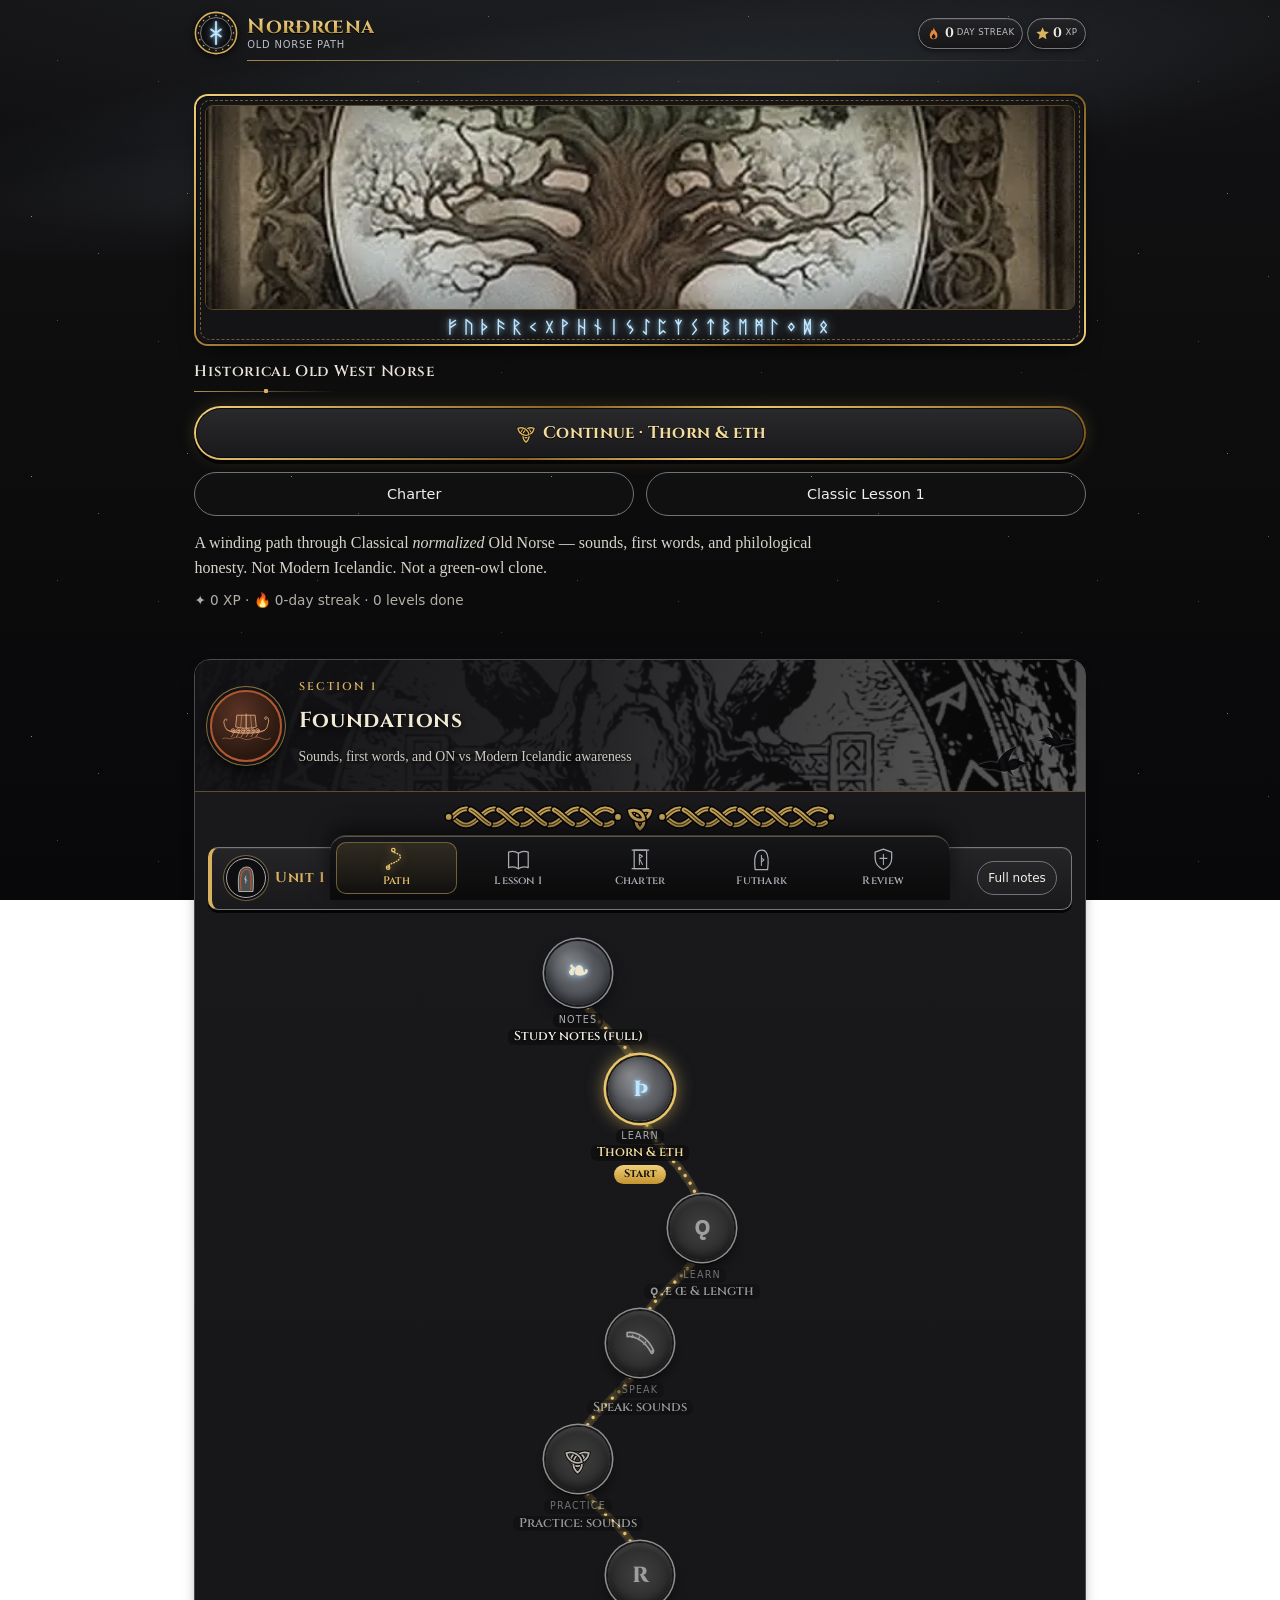
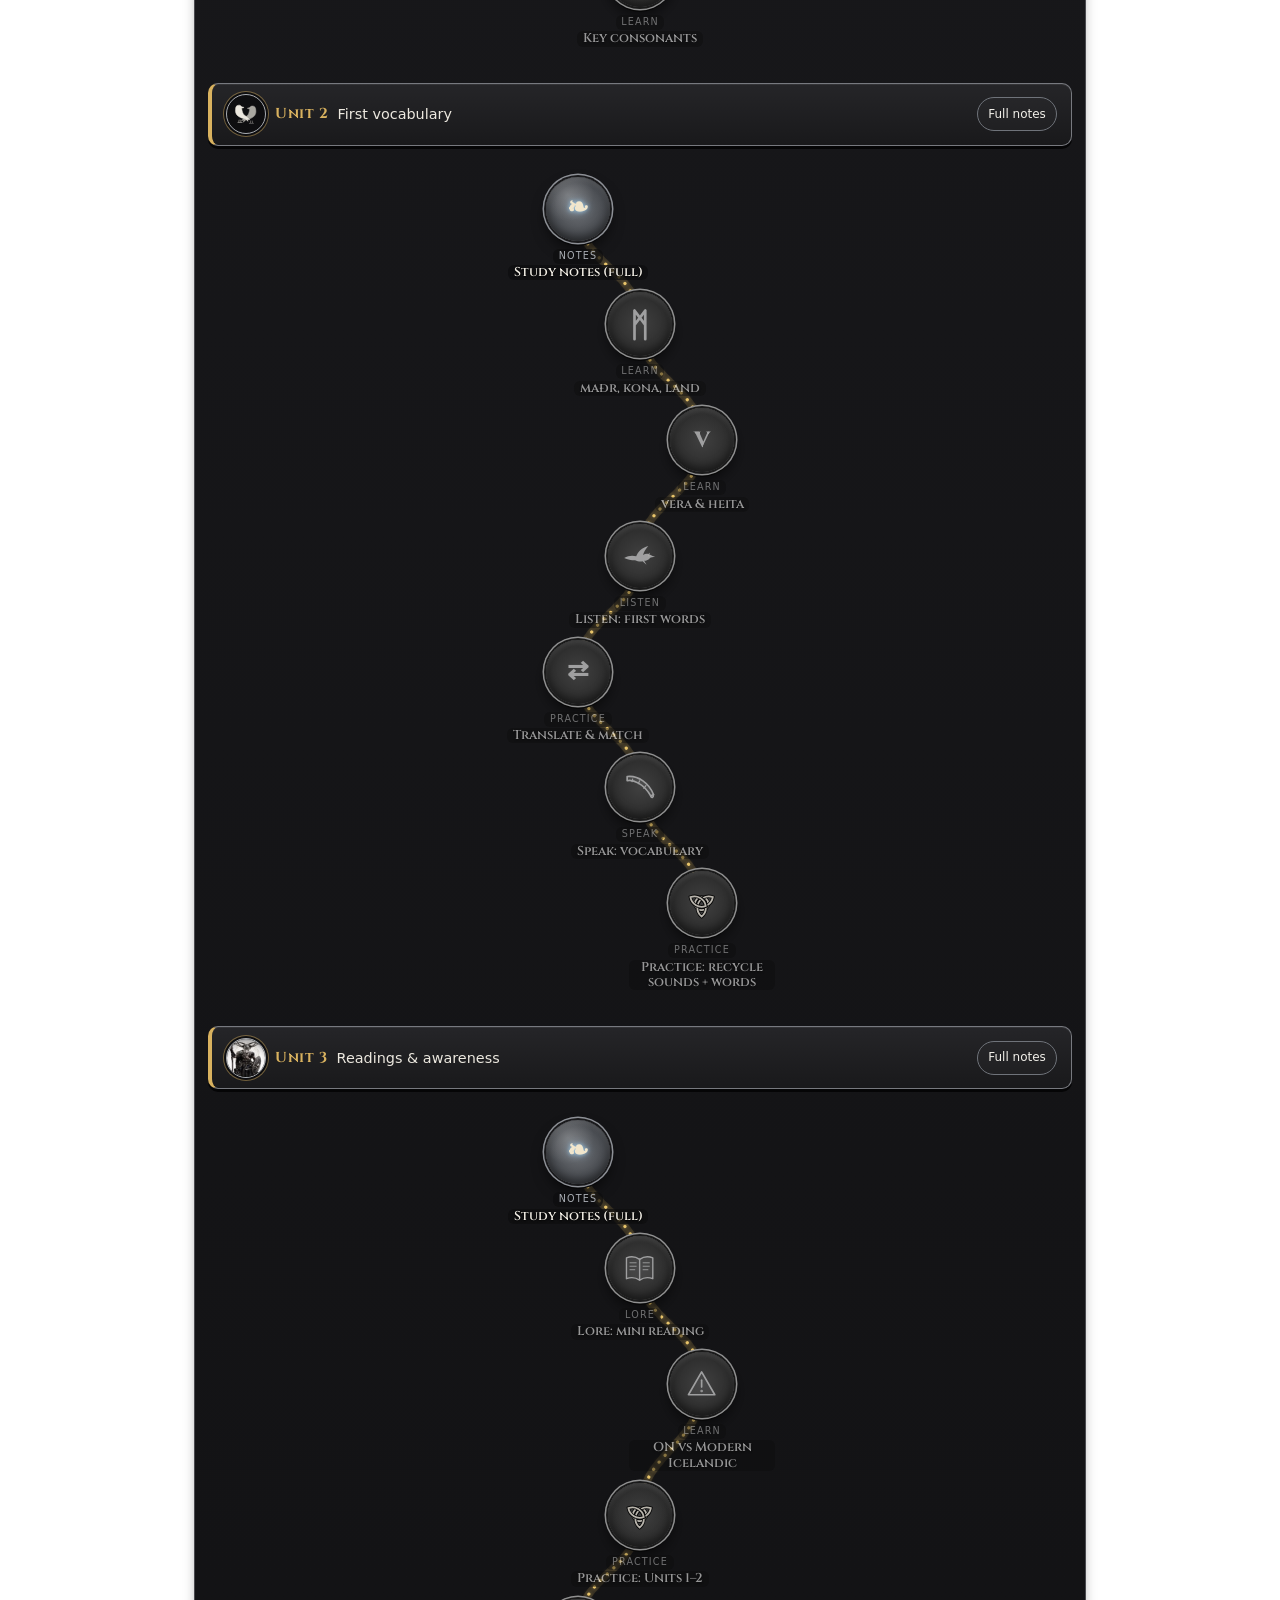
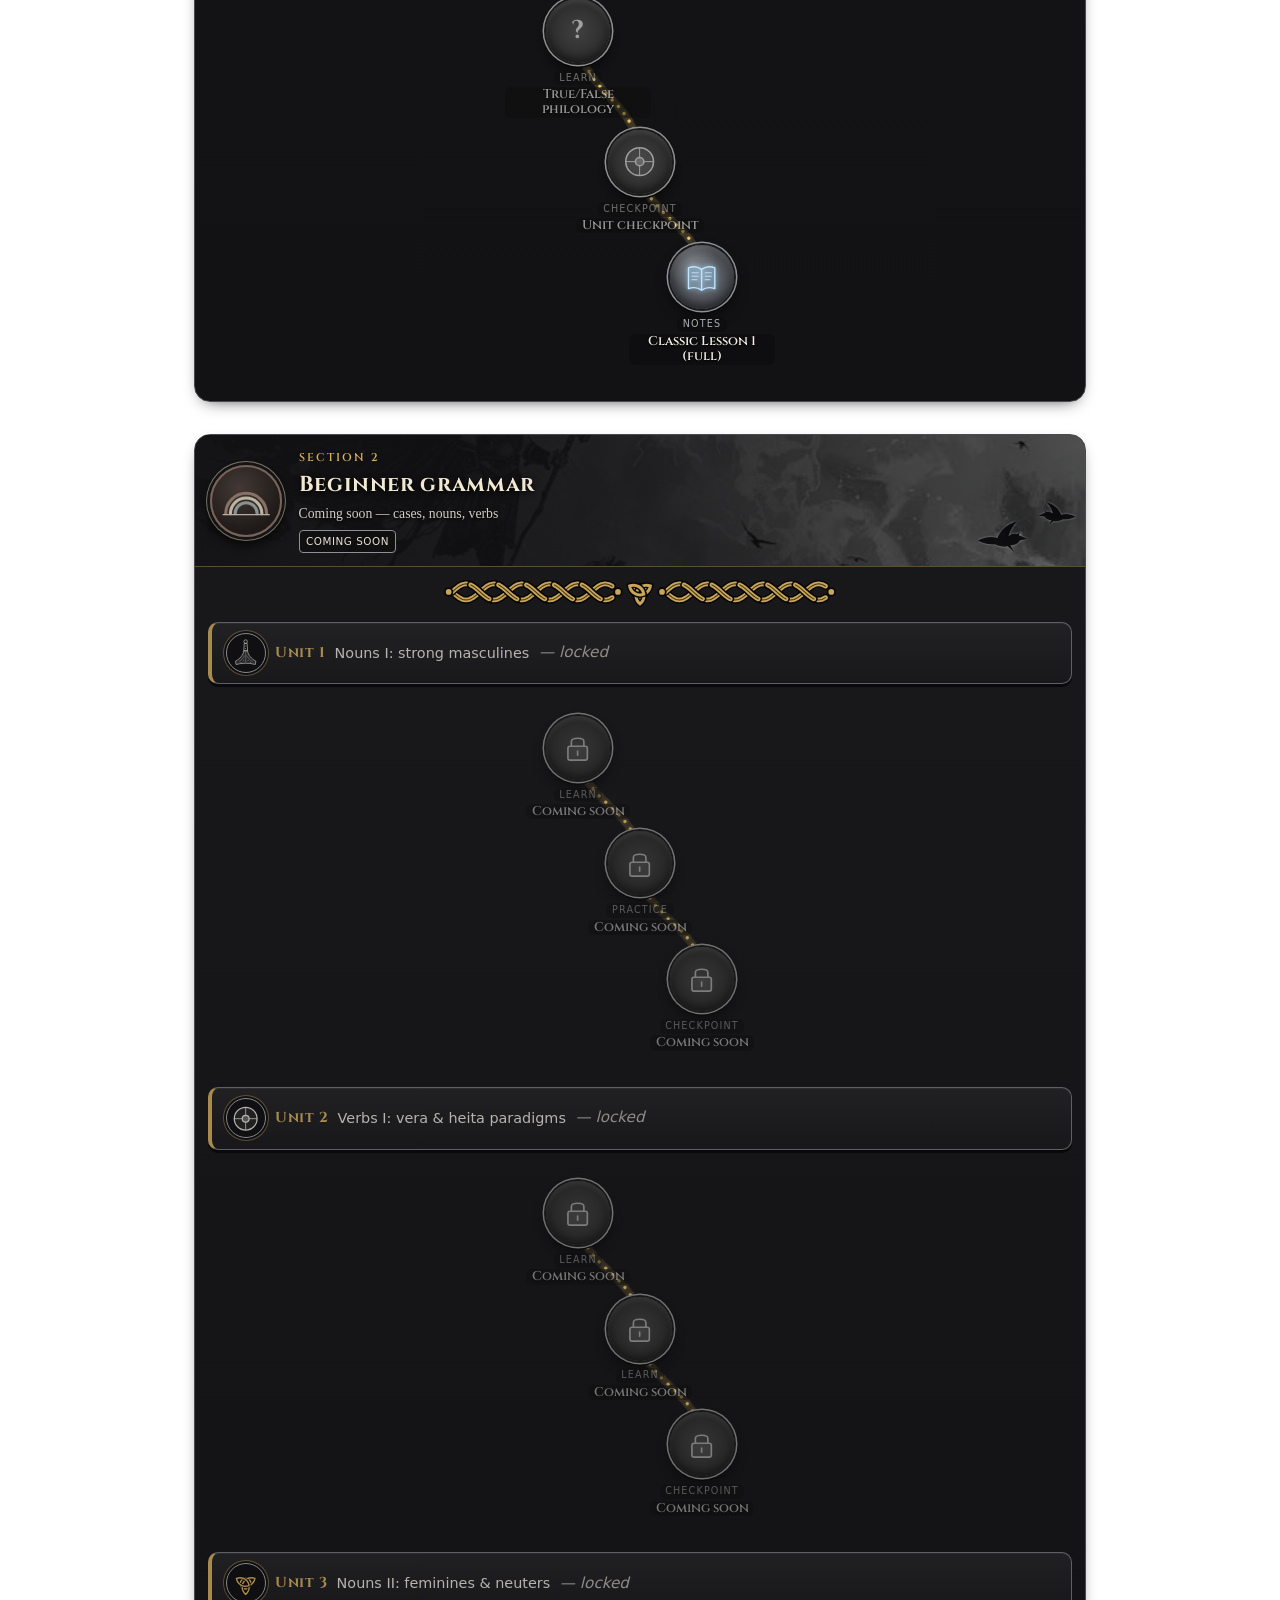
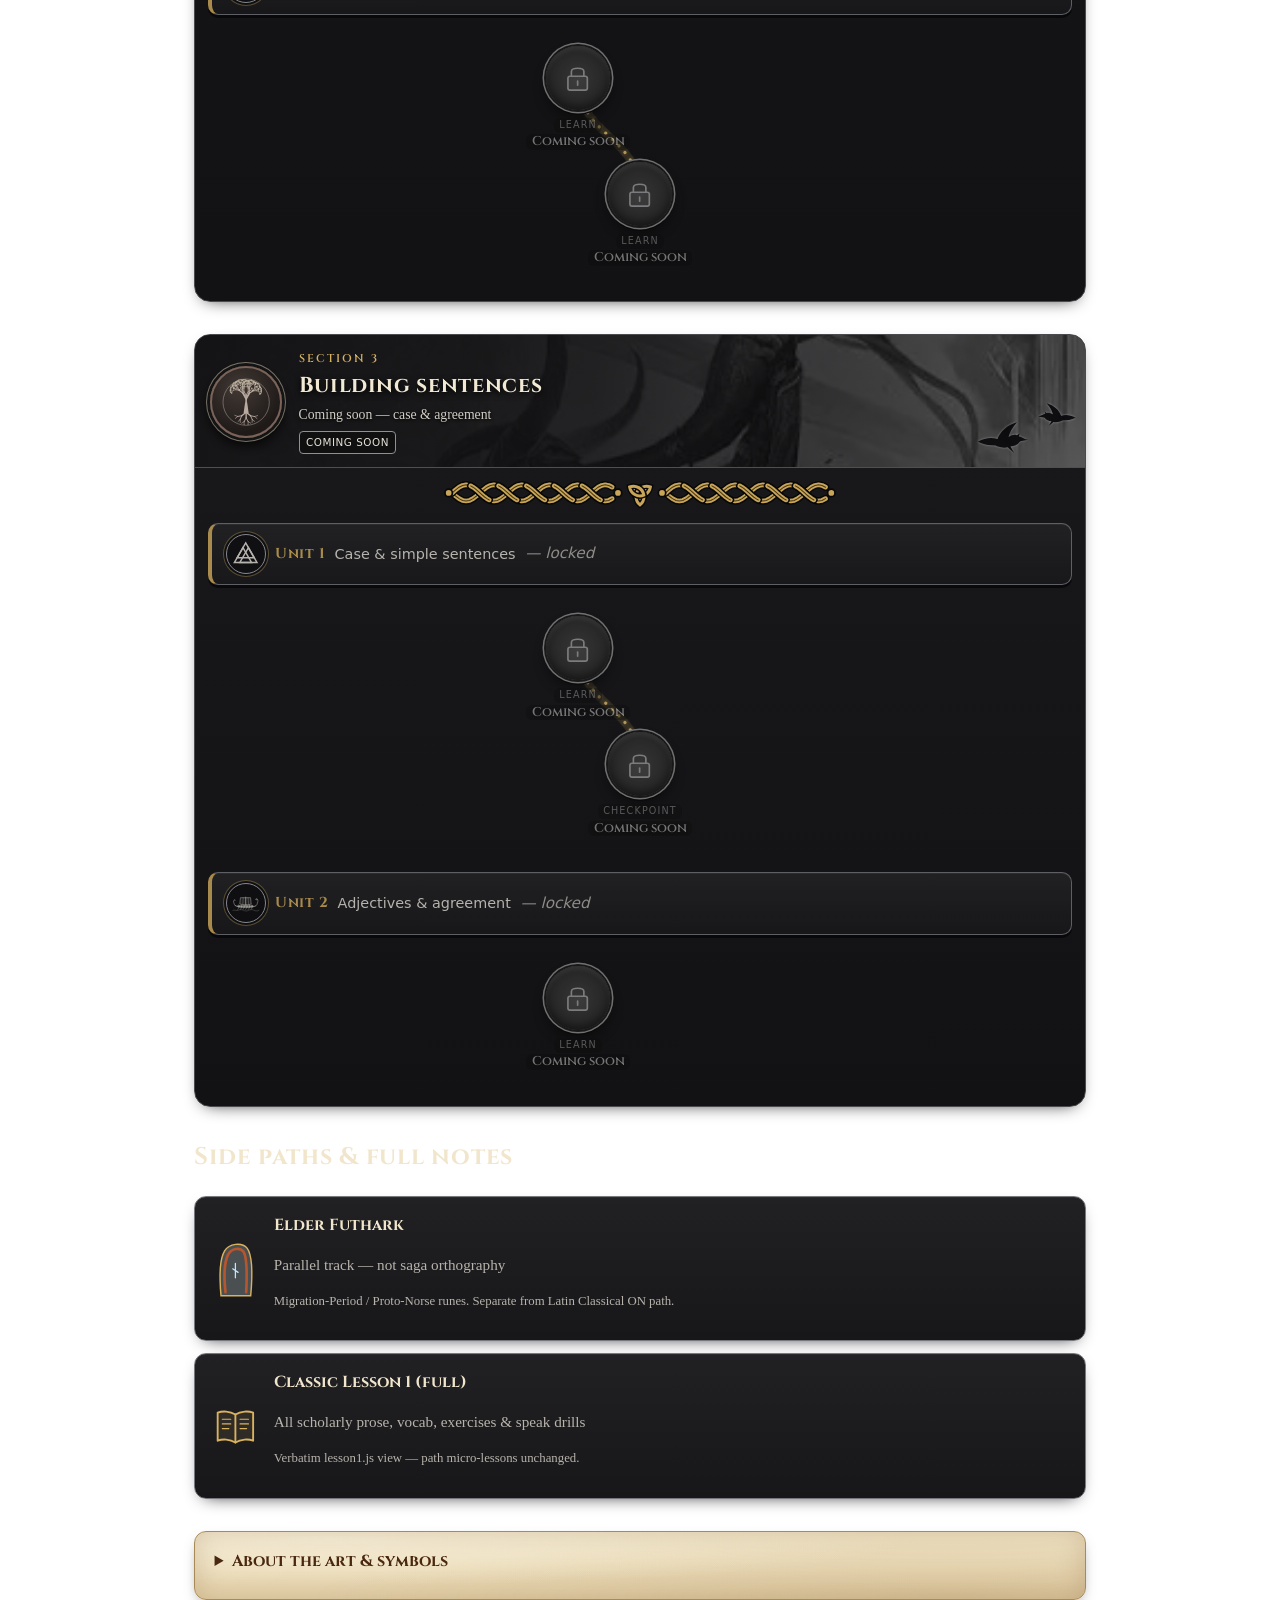
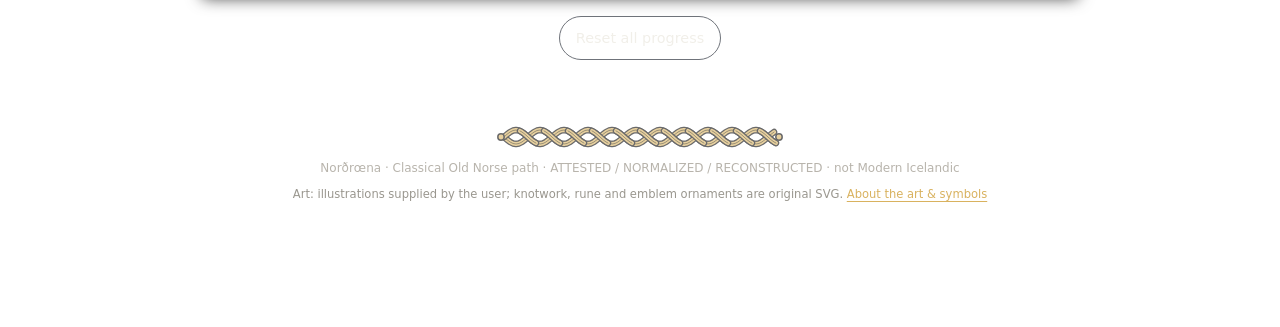
==== commit bf9b89a2: "Norse-mythology visual makeover: charcoal/silver/gold theme, glowing runes, user art, SVG ornaments," ====
--- a/nordroena-standalone.html
+++ b/nordroena-standalone.html
@@ -3,29 +3,51 @@
 <head>
   <meta charset="UTF-8" />
   <meta name="viewport" content="width=device-width, initial-scale=1, viewport-fit=cover" />
-  <meta name="theme-color" content="#0f1210" />
+  <meta name="theme-color" content="#0c0e0d" />
   <meta name="apple-mobile-web-app-capable" content="yes" />
+  <meta name="apple-mobile-web-app-status-bar-style" content="black-translucent" />
+  <meta name="apple-mobile-web-app-title" content="Norðrœna" />
+  <link rel="icon" href="[data-uri]" sizes="32x32" type="image/png" />
+  <link rel="apple-touch-icon" href="[data-uri]" sizes="180x180" />
   <meta name="description" content="Norðrœna — progressive path course in historical Old West Norse / Classical normalized Old Norse. Not Modern Icelandic." />
   <title>Norðrœna — Old Norse Path</title>
   <style>
-/* Norðrœna — dark scholarly UI (parchment/ink, nordic restraint) */
+/* Norðrœna — Norse-mythology theme: charcoal stone, silver & gold, icy-blue runes (see "Norse theme layer" at the end) */
 :root {
-  --bg: #0f1210;
-  --bg-elev: #171c18;
-  --panel: #1c231e;
-  --ink: #e8e0d0;
-  --ink-dim: #a89f8e;
-  --parchment: #c4b59a;
-  --accent: #8b9a6d;
-  --accent-2: #c9a227;
-  --warn: #c47a4a;
-  --ok: #6d9a7a;
-  --bad: #b85c5c;
-  --line: #2a332c;
+  /* Wood, iron & gold — palette matched to the user-supplied art
+     (charcoal/grey/black + white, silver & gold controls, icy-blue glowing runes, sepia parchment cards) */
+  --bg: #0d0d0e;
+  --bg-elev: #17171a;
+  --panel: #1b1b1e;
+  --ink: #eeeae2;
+  --ink-dim: #b8b4ac;
+  --parchment: #f1e6cc;
+  --accent: #d9b25f;
+  --accent-2: #e8c46a;
+  --silver: #b9bdc4;
+  --silver-dim: #6f737a;
+  --rune: #bfe6ff;
+  --rune-glow: rgba(159, 216, 255, 0.75);
+  --teal: #9fd8ff;
+  --rust: #c0643a;
+  --iron: #4a4d52;
+  --warn: #d9925e;
+  --ok: #8cc49a;
+  --bad: #e07c74;
+  --line: #313134;
   --radius: 12px;
   --font: "Iowan Old Style", "Palatino Linotype", Palatino, "Book Antiqua", Georgia, serif;
+  --display: "Cinzel", "Iowan Old Style", "Palatino Linotype", Palatino, Georgia, serif;
   --sans: "Segoe UI", system-ui, -apple-system, sans-serif;
   --mono: "Cambria Math", "Times New Roman", ui-monospace, monospace;
+}
+
+@font-face {
+  font-family: "Cinzel";
+  src: url("[data-uri]") format("woff2");
+  font-weight: 400 900;
+  font-style: normal;
+  font-display: swap;
 }
 
 *, *::before, *::after { box-sizing: border-box; }
@@ -483,9 +505,486 @@
 .classic-lesson-view .speak-block { margin: 1rem 0; }
 .section-html a { color: var(--accent); }
 
+
+/* ════════════════════════════════════════════════════════════════
+   Norse theme layer — visual only
+   charcoal · grey · black + white accents · silver & gold controls
+   icy-blue glowing runes · sepia parchment for long reading
+   ════════════════════════════════════════════════════════════════ */
+body {
+  background:
+    radial-gradient(ellipse 120% 55% at 50% -10%, rgba(200, 220, 240, 0.07) 0%, transparent 60%),
+    linear-gradient(180deg, #131315 0%, var(--bg) 45%, #08080a 100%);
+  background-attachment: fixed;
+  -webkit-tap-highlight-color: rgba(217, 178, 95, 0.18);
+  padding-bottom: calc(76px + env(safe-area-inset-bottom));
+}
+body.in-session { padding-bottom: 0; }
+#app { position: relative; z-index: 1; padding-left: max(0.9rem, env(safe-area-inset-left)); padding-right: max(0.9rem, env(safe-area-inset-right)); }
+
+h1, h2, h3, .brand-text strong, .unit-banner strong, .celebrate h1, .eyebrow { font-family: var(--display); letter-spacing: 0.03em; }
+h1, h2 { font-weight: 700; }
+h3 { font-weight: 600; }
+.eyebrow { font-weight: 600; font-size: 0.7rem; letter-spacing: 0.18em; color: var(--accent); }
+.hero h1, .lesson-head h1, .prose h1 { color: var(--parchment); text-shadow: 0 2px 0 #000, 0 0 18px rgba(217, 178, 95, 0.16); }
+a { color: var(--accent); }
+a:hover { color: #f3d58d; }
+:focus-visible { outline: 2px solid var(--accent); outline-offset: 2px; border-radius: 6px; }
+.sr-only { position: absolute !important; width: 1px; height: 1px; overflow: hidden; clip: rect(0 0 0 0); clip-path: inset(50%); white-space: nowrap; }
+
+/* ── SVG basics ── */
+.nr-svg { display: block; overflow: visible; }
+.rb-o { fill: none; stroke: #070708; stroke-width: 6.5; stroke-linecap: round; stroke-linejoin: round; }
+.rb-g { fill: none; stroke: var(--accent); stroke-width: 4; stroke-linecap: round; stroke-linejoin: round; }
+.rb-c { fill: none; stroke: #4a3a14; stroke-width: 0.9; stroke-linecap: round; }
+.rb-dot { fill: var(--accent); stroke: #070708; stroke-width: 1.5; }
+.tq-o { fill: none; stroke: #070708; stroke-width: 5; }
+.tq-g { fill: none; stroke: var(--accent); stroke-width: 2.6; }
+.nr-knot { width: 100%; max-width: 420px; height: auto; margin: 0.6rem auto; opacity: 0.92; }
+
+/* ── Glowing icy-blue runes (all decorative runes) ── */
+.nr-runestrip, .nr-rune, .med-ring, .rune-shower .rs, .rune-glow-svg {
+  color: var(--rune);
+  filter: drop-shadow(0 0 2px var(--rune-glow)) drop-shadow(0 0 6px rgba(159, 216, 255, 0.45));
+}
+.nr-runestrip { width: 100%; max-width: 400px; height: auto; margin: 0 auto; animation: nrRunePulse 4.5s ease-in-out infinite; }
+@keyframes nrRunePulse { 50% { opacity: 0.72; } }
+
+/* ── Backdrop: starfield + pale aurora ── */
+.nr-sky { position: fixed; inset: 0; z-index: 0; pointer-events: none; overflow: hidden; }
+.nr-stars {
+  position: absolute; inset: -10% 0 0 0;
+  background-image:
+    radial-gradient(1px 1px at 12% 18%, rgba(255,255,255,0.8) 50%, transparent 51%),
+    radial-gradient(1px 1px at 72% 9%, rgba(255,255,255,0.7) 50%, transparent 51%),
+    radial-gradient(1.4px 1.4px at 38% 32%, rgba(255,255,255,0.55) 50%, transparent 51%),
+    radial-gradient(1px 1px at 88% 41%, rgba(255,255,255,0.5) 50%, transparent 51%),
+    radial-gradient(1.2px 1.2px at 22% 58%, rgba(255,255,255,0.4) 50%, transparent 51%),
+    radial-gradient(1px 1px at 61% 66%, rgba(255,255,255,0.35) 50%, transparent 51%),
+    radial-gradient(1px 1px at 50% 12%, rgba(191,230,255,0.75) 50%, transparent 51%),
+    radial-gradient(1.3px 1.3px at 93% 78%, rgba(255,255,255,0.3) 50%, transparent 51%);
+  background-size: 260px 260px; opacity: 0.65;
+}
+.nr-aurora {
+  position: absolute; left: -30%; width: 160%; height: 40vh; top: -8vh;
+  background: radial-gradient(ellipse 50% 40% at 50% 50%, rgba(170, 210, 240, 0.10), transparent 70%);
+  transform: translate3d(0, 0, 0) skewY(-6deg);
+  animation: nrAurora 26s ease-in-out infinite alternate; will-change: transform, opacity;
+}
+.nr-aurora.a2 { top: 2vh; height: 30vh; background: radial-gradient(ellipse 40% 35% at 40% 50%, rgba(220, 225, 235, 0.06), transparent 70%); animation-duration: 34s; animation-delay: -8s; }
+@keyframes nrAurora {
+  0% { transform: translate3d(-8%, 0, 0) skewY(-6deg); opacity: 0.55; }
+  50% { opacity: 1; }
+  100% { transform: translate3d(8%, 2vh, 0) skewY(4deg); opacity: 0.7; }
+}
+
+/* ── Header: round runic emblem + engraved title + real stat chips ── */
+.site-header {
+  position: relative; flex-wrap: nowrap; gap: 0.5rem;
+  background: none; border-bottom: 0; box-shadow: none; -webkit-backdrop-filter: none; backdrop-filter: none;
+  padding: max(0.7rem, env(safe-area-inset-top)) 0 0.5rem;
+}
+.site-header::after { content: ""; position: absolute; left: 3.3rem; right: 0; bottom: 0.15rem; height: 1px;
+  background: linear-gradient(90deg, rgba(217,178,95,0.7), rgba(217,178,95,0.05)); }
+.brand { gap: 0.55rem; min-width: 0; }
+.brand-mark { width: 2.75rem; height: 2.75rem; border: 0; background: none; border-radius: 50%; flex: 0 0 auto; }
+.brand-mark .nr-svg { width: 100%; height: 100%; filter: drop-shadow(0 2px 4px rgba(0,0,0,0.7)); }
+.brand-text strong {
+  font-size: 1.45rem; font-weight: 700; letter-spacing: 0.02em;
+  background: linear-gradient(180deg, #f6dd9a 0%, #d9b25f 55%, #9c7629 100%);
+  -webkit-background-clip: text; background-clip: text; color: transparent;
+  filter: drop-shadow(0 1px 0 #000);
+}
+.brand-text small { color: var(--silver); letter-spacing: 0.08em; text-transform: uppercase; font-size: 0.62rem; }
+.path-header .stat-pills { margin-left: auto; gap: 0.35rem; flex-wrap: nowrap; order: 2; width: auto; }
+.pill {
+  display: inline-flex; align-items: center; gap: 0.25rem; white-space: nowrap;
+  padding: 0.28rem 0.55rem; font-size: 0.72rem; color: #f2ede2;
+  background: linear-gradient(180deg, #232326, #161618); border: 1px solid #77797f;
+  box-shadow: inset 0 1px 0 rgba(255,255,255,0.08), 0 2px 4px rgba(0,0,0,0.5);
+}
+.pill b { font-family: var(--display); font-size: 0.85rem; }
+.pill small { font-size: 0.6rem; text-transform: uppercase; letter-spacing: 0.05em; color: var(--silver); }
+.pill-icon { width: 0.95rem; height: 0.95rem; }
+.pill.streak .pill-icon { color: #e98a3a; }
+.pill.xp .pill-icon { color: var(--accent); }
+.pill.streak, .pill.xp { border-color: #77797f; }
+
+/* ── Bottom tab bar ── */
+.tabbar {
+  position: fixed; left: 0; right: 0; bottom: 0; z-index: 40; width: 100% !important;
+  display: grid !important; grid-template-columns: repeat(5, 1fr); gap: 0 !important;
+  padding: 0.35rem max(0.35rem, env(safe-area-inset-left)) calc(0.35rem + env(safe-area-inset-bottom));
+  background: linear-gradient(180deg, rgba(22,22,24,0.97), rgba(10,10,11,0.99));
+  border-top: 1px solid #55575c; box-shadow: 0 -1px 0 rgba(217,178,95,0.25), 0 -8px 20px rgba(0,0,0,0.6);
+  -webkit-backdrop-filter: blur(8px); backdrop-filter: blur(8px);
+}
+.tabbar a {
+  display: flex; flex-direction: column; align-items: center; justify-content: center; gap: 0.1rem;
+  min-height: 52px; border-radius: 10px; color: #a9adb3; font-family: var(--display); font-size: 0.68rem; font-weight: 600;
+  letter-spacing: 0.02em; text-decoration: none; border: 1px solid transparent; padding: 0.2rem 0;
+}
+.tabbar a:hover { color: #e9ebee; border-bottom-color: transparent; }
+.tabbar .tab-icon { width: 1.55rem; height: 1.55rem; }
+.tabbar a.active { color: var(--accent-2); background: linear-gradient(180deg, rgba(217,178,95,0.14), rgba(217,178,95,0.03)); border-color: rgba(217,178,95,0.45); }
+.tabbar a.active .tab-icon { filter: drop-shadow(0 0 4px rgba(232,196,106,0.55)); }
+body.in-session .tabbar { display: none !important; }
+@media (min-width: 760px) { .tabbar { max-width: 620px; left: 50%; transform: translateX(-50%); border-radius: 16px 16px 0 0; } }
+
+/* ── Buttons: brushed silver; gold for primary / active ── */
+.btn {
+  min-height: 44px; color: #f1efe9;
+  border: 1px solid #8d9096;
+  background: linear-gradient(180deg, #3a3b3f 0%, #2a2b2e 48%, #222326 52%, #2c2d31 100%);
+  box-shadow: 0 3px 0 #050506, inset 0 1px 0 rgba(255,255,255,0.14), inset 0 -1px 0 rgba(0,0,0,0.4);
+  transition: transform .08s ease, box-shadow .08s ease, border-color .15s, filter .15s;
+  touch-action: manipulation;
+}
+.btn:hover { border-color: #c9ccd1; }
+.btn:active:not(:disabled) { transform: translateY(2px); box-shadow: 0 1px 0 #050506, inset 0 1px 0 rgba(255,255,255,0.1); }
+.btn.primary {
+  background: linear-gradient(180deg, #f1d07a 0%, #d8ad4c 45%, #c3932f 55%, #d6a845 100%);
+  border-color: #7a5619; color: #1a1209; font-weight: 700;
+  box-shadow: 0 3px 0 #5e420f, inset 0 1px 0 rgba(255,255,255,0.45);
+  text-shadow: 0 1px 0 rgba(255, 240, 200, 0.45);
+}
+.btn.primary:hover { filter: brightness(1.06); border-color: #8a6420; }
+.btn.primary:active:not(:disabled) { box-shadow: 0 1px 0 #5e420f; }
+.btn.ghost { background: rgba(255,255,255,0.02); box-shadow: none; border-color: #6f737a; }
+.btn.ghost:hover { border-color: #c9ccd1; }
+.btn.ghost:active:not(:disabled) { transform: translateY(1px); }
+.btn:disabled, .btn[disabled] { opacity: 0.45; filter: grayscale(0.6); box-shadow: none; }
+.btn.small { min-height: 34px; }
+.btn.recording, .btn.record-btn.recording { background: linear-gradient(180deg, #8a3a22, #5a2416); color: #fbe9dc; border-color: var(--rust); }
+
+/* ── Panels: dark carved stone ── */
+.panel, .callout, .path-section, .speak-block, .mic-panel, .tts-box, .side-path-card, .celebrate { box-shadow: inset 0 1px 0 rgba(255,255,255,0.04), 0 6px 18px -10px #000; }
+.panel { background: linear-gradient(180deg, #1f1f22, #18181b); border-color: #36363a; }
+.callout { background: #18181b; border-color: #3a3a3e; }
+.callout.info { background: #15181c; border-color: rgba(185, 189, 196, 0.45); }
+.callout.info strong { color: #dfe3e8; }
+.callout.warn { background: #221812; border-color: rgba(192, 100, 58, 0.6); }
+.callout.warn strong { color: var(--warn); }
+.tts-box { background: #141416; border: 1px solid #36363a; border-left: 3px solid #9fd8ff; }
+.mic-panel { background: #111113; border-color: #36363a; }
+.mic-panel.carved { border-left: 3px solid var(--silver); }
+code { color: var(--accent); }
+.on-quote { color: var(--accent); border-left-color: var(--silver); }
+.lemma { color: var(--accent); }
+
+/* ── Aged-parchment cards for reading (local palette keeps nested parts legible) ── */
+.lesson-section, .vocab-card, .chrono-card, .review-card, .ex-block, .letter-card, .art-notes {
+  --ink: #2a2017; --ink-dim: #5b4a36; --parchment: #4a2810; --accent: #6b4a14; --accent-2: #8a3f12;
+  --teal: #2f5d7a; --warn: #9a4515; --ok: #2c6a40; --bad: #9a2e2e; --line: #c2ab7e;
+  --bg: #f7eedb; --bg-elev: #ecdfc0; --panel: #f1e5c9;
+  color: var(--ink);
+  background:
+    radial-gradient(ellipse at 15% 10%, rgba(255, 250, 235, 0.55), transparent 55%),
+    radial-gradient(ellipse at 85% 95%, rgba(150, 110, 60, 0.18), transparent 60%),
+    linear-gradient(180deg, #efe2c3 0%, #e6d4ad 100%);
+  border: 1px solid #a88a56;
+  box-shadow: inset 0 0 28px rgba(110, 70, 25, 0.22), 0 6px 16px -8px rgba(0,0,0,0.75);
+}
+.lesson-section h2, .vocab-card h2, .art-notes h3, .ex-block legend, .chrono-card h3 { color: #4a2810; }
+.lesson-section a, .art-notes a, .ex-block a { color: #7a3a10; }
+.lesson-section .lemma, .vocab-card .lemma, .letter-card .glyph { color: #8a3f12; }
+.lesson-section code, .vocab-card code, .ex-block code, .art-notes code { color: #7a3a10; }
+.lesson-section .muted, .vocab-card .muted, .chrono-card .muted, .review-card .muted, .ex-block .muted, .art-notes .muted { color: #5b4a36; }
+.lesson-section .tts-box, .vocab-card .tts-box, .ex-block .tts-box { background: rgba(255,255,255,0.35); border-color: #b99b66; border-left-color: #2f5d7a; }
+.lesson-section .callout, .vocab-card .callout, .ex-block .callout { background: rgba(255, 250, 235, 0.55); }
+.vocab-card .callout.warn, .lesson-section .callout.warn { border-color: #b8693a; background: #f5e0c8; }
+.vocab-card .callout.warn strong, .lesson-section .callout.warn strong { color: #8a3a10; }
+.lesson-section .callout.info, .vocab-card .callout.info { border-color: #8a8f96; background: #ebe8e0; }
+.lesson-section .callout.info strong, .vocab-card .callout.info strong { color: #2f3a46; }
+.lesson-section table th, .lesson-section .side-table th { background: #e0cda3; color: #3a200c; }
+/* parchment-card buttons: silver frame on light */
+.lesson-section .btn, .vocab-card .btn, .ex-block .btn, .review-card .btn { color: #f1efe9; }
+.label.attested { color: #2b6a43; border-color: #6e9e7d; background: rgba(255,255,255,0.3); }
+.label.normalized { color: #6a5414; border-color: #b29a5c; background: rgba(255,255,255,0.3); }
+.label.reconstructed { color: #7a3a63; border-color: #b58aa6; background: rgba(255,255,255,0.3); }
+.label.uncertain { color: #7a4a2a; border-color: #b8906c; background: rgba(255,255,255,0.3); }
+.session-view .label, .speak-block .label, .panel > .label { background: transparent; }
+.speak-block .label.attested, .sess-ex .label.attested, .charter .label.attested { color: #a8d4b4; border-color: #4f7a5c; background: transparent; }
+.speak-block .label.normalized, .sess-ex .label.normalized, .charter .label.normalized { color: #e2d29c; border-color: #7a6a3c; background: transparent; }
+.speak-block .label.reconstructed, .sess-ex .label.reconstructed, .charter .label.reconstructed { color: #e0b0d0; border-color: #7a5070; background: transparent; }
+.charter .label.uncertain { color: #e0c0a8; border-color: #7a5a40; background: transparent; }
+.ex-block { border-radius: 14px; }
+.ex-block .choice:hover { background: rgba(255,255,255,0.35); border-color: #c2ab7e; }
+.ex-block .text-answer, .lesson-section .text-answer { background: #fbf6ea; color: #2a2017; border-color: #b99b66; }
+.ex-feedback.ok { background: #1d2a22; border-color: #4f7a5c; color: #e3f1e6; }
+.ex-feedback.bad { background: #2e1c1a; border-color: #8a4a40; color: #f5dfda; }
+.ex-block .ex-feedback.ok { background: #dcebd9; border-color: #6e9e7d; color: #1f3d28; }
+.ex-block .ex-feedback.bad { background: #f2d8d0; border-color: #b8786a; color: #5a1f16; }
+.ex-block .ex-feedback .hint { color: #5b4a36; }
+
+/* ── Futhark rune tiles: dark stone, icy glowing rune ── */
+.rune-card {
+  text-align: center; align-items: center; border-radius: 40% 40% 10px 10px / 26% 26% 10px 10px;
+  background: radial-gradient(ellipse at 35% 20%, #4a4c50, #2c2d30 60%, #222325);
+  border: 1px solid #7d8087; box-shadow: inset 0 0 0 3px #1a1a1c, inset 0 0 0 4px rgba(185,189,196,0.35), 0 4px 10px -4px #000;
+  padding-top: 1rem;
+}
+.rune-card .rune-glyph { font-size: 2.3rem; color: var(--rune); text-shadow: 0 0 4px var(--rune-glow), 0 0 12px rgba(159,216,255,0.4); }
+.rune-card .rune-glyph.has-svg { position: absolute; width: 1px; height: 1px; overflow: hidden; clip-path: inset(50%); white-space: nowrap; }
+.rune-card { position: relative; }
+.rune-card-svg { width: 2rem; height: 3rem; margin: 0.1rem auto 0.3rem; }
+.rune-card-svg path { stroke-width: 1.7; }
+.rune-card .rune-name { color: #f1e6cc; font-family: var(--display); font-weight: 600; font-size: 0.85rem; }
+.rune-card .rune-value { color: #cfeeff; }
+.rune-card .rune-note { color: #c3c0b9; }
+
+/* ── Home hero: tinted Yggdrasil framed in knotwork, rune strip below ── */
+.path-hero { position: relative; display: flex; flex-direction: column; padding: 0.4rem 0 1rem; }
+.path-hero h1 { position: absolute !important; width: 1px; height: 1px; overflow: hidden; clip-path: inset(50%); white-space: nowrap; margin: 0; }
+.hero-frame {
+  order: 0; position: relative; padding: 9px 9px 6px; border-radius: 14px;
+  background:
+    linear-gradient(#141416, #141416) padding-box,
+    linear-gradient(135deg, #f1d07a, #8a6420 30%, #e8c46a 50%, #7a5619 75%, #f1d07a) border-box;
+  border: 2px solid transparent;
+  box-shadow: 0 10px 26px -12px #000, inset 0 0 0 1px rgba(0,0,0,0.6);
+}
+.hero-frame::before {
+  content: ""; position: absolute; inset: 4px; border-radius: 10px; pointer-events: none;
+  border: 1px dashed rgba(217,178,95,0.45);
+}
+.hero-art { position: relative; height: 205px; border-radius: 8px; overflow: hidden; border: 1px solid #5a4724; }
+.hero-art .nr-pic, .hero-art img { display: block; width: 100%; height: 100%; object-fit: cover; }
+.hero-shade { position: absolute; inset: 0; background: radial-gradient(ellipse at 50% 45%, transparent 55%, rgba(0,0,0,0.45) 100%); }
+.hero-frame .hero-runes { margin: 7px auto 2px; padding: 0 4px; }
+.path-hero > .eyebrow {
+  order: 1; margin: 0.85rem 0 0; font-size: 0.95rem; letter-spacing: 0.04em; text-transform: none; color: #ece7dc;
+}
+.path-hero > .eyebrow::after { content: ""; display: block; width: 9rem; height: 6px; margin-top: 0.3rem;
+  background: radial-gradient(circle at 50% 50%, var(--accent) 2px, transparent 2.5px), linear-gradient(90deg, rgba(217,178,95,0.8), rgba(217,178,95,0)) center / 100% 1px no-repeat; }
+.path-hero > .hero-actions { order: 2; margin-top: 0.75rem; }
+.path-hero > .lede { order: 3; color: #d8d3c9; font-size: 1rem; margin: 0.9rem 0 0; }
+.path-hero > .progress-line { order: 4; margin: 0.6rem 0 0; color: #b3afa6; }
+.hero-actions .continue-cta {
+  flex: 1 1 100%; min-height: 54px; font-family: var(--display); font-size: 1.05rem; letter-spacing: 0.02em;
+  background:
+    linear-gradient(180deg, #2a2a2d, #19191b) padding-box,
+    linear-gradient(135deg, #f1d07a, #8a6420 40%, #e8c46a 60%, #7a5619) border-box;
+  border: 2px solid transparent; color: #f3dc9c; text-shadow: 0 1px 0 #000;
+  box-shadow: 0 4px 0 #050506, 0 0 18px rgba(217,178,95,0.18), inset 0 0 0 1px rgba(0,0,0,0.7);
+}
+.hero-actions .continue-cta:hover { filter: brightness(1.1); }
+.cta-icon { width: 1.5rem; height: 1.5rem; flex: 0 0 auto; }
+.hero-actions .btn.ghost { flex: 1 1 0; }
+
+/* ── Section cards: longship medallion + art/ravens backdrop ── */
+.path-section { padding: 0 0 1rem; overflow: hidden; border: 1px solid #4a4a4f; border-radius: 16px; background: linear-gradient(180deg, #19191c 0%, #121214 100%); }
+.path-section-head {
+  position: relative; isolation: isolate; overflow: hidden; min-height: 132px;
+  display: grid; grid-template-columns: 76px 1fr; grid-template-rows: auto auto auto auto; column-gap: 0.8rem; align-items: center;
+  padding: 0.9rem 0.9rem 0.8rem; border-bottom: 1px solid rgba(217,178,95,0.35);
+}
+.path-section-head > :not(.sec-banner):not(.sec-medallion) { grid-column: 2; position: relative; z-index: 1; }
+.path-section-head .eyebrow { margin: 0; }
+.path-section-head h2 { font-size: 1.35rem; margin: 0.1rem 0; color: #f2e9d4; text-shadow: 0 2px 6px #000; }
+.path-section-head .muted { margin: 0; font-size: 0.86rem; color: #d2cec6; text-shadow: 0 1px 3px #000; }
+.path-section-head .chip { justify-self: start; margin: 0.35rem 0 0; }
+.sec-medallion {
+  grid-column: 1; grid-row: 1 / span 4; position: relative; z-index: 1; width: 72px; height: 72px; border-radius: 50%;
+  display: grid; place-items: center; color: #e0a37a;
+  background: radial-gradient(circle at 40% 30%, #5a3324, #2a1810 70%);
+  border: 2px solid #b5562e; box-shadow: 0 0 0 3px #141416, 0 0 0 4px rgba(217,178,95,0.6), 0 6px 14px #000;
+}
+.sec-medallion .nr-svg { width: 74%; height: 74%; }
+.sec-banner { position: absolute; inset: 0; z-index: -1; }
+.sec-banner .nr-pic, .sec-banner img { display: block; width: 100%; height: 100%; object-fit: cover; filter: grayscale(0.85) contrast(1.05) brightness(0.75); }
+.sec-banner-shade { position: absolute; inset: 0; background: linear-gradient(90deg, rgba(18,18,20,0.97) 0%, rgba(18,18,20,0.86) 45%, rgba(18,18,20,0.35) 100%); }
+.sec-ravens { position: absolute; right: 0.5rem; bottom: 0.6rem; display: flex; gap: 0.4rem; color: #08080a; opacity: 0.9; }
+.sec-ravens .nr-raven { width: 54px; height: 38px; filter: drop-shadow(0 0 1px rgba(200,205,212,0.6)); }
+.sec-ravens .sr-2 { width: 40px; height: 28px; margin-top: -18px; }
+.sec-ravens .nr-raven circle { display: none; }
+.path-section.coming-soon { opacity: 1; }
+.path-section.coming-soon .path-unit { opacity: 0.75; }
+.path-section.coming-soon .sec-medallion { filter: grayscale(0.75); }
+.path-section .path-unit, .path-section > .nr-knot { padding-left: 0.8rem; padding-right: 0.8rem; }
+.sec-knot { margin-top: 0.7rem; }
+
+/* ── Unit banners: iron plaque, silver border, gold lettering ── */
+.unit-banner {
+  align-items: center; gap: 0.45rem 0.6rem;
+  background: linear-gradient(180deg, #252528, #19191b);
+  border: 1px solid #77797f; border-left: 4px solid var(--accent);
+  box-shadow: inset 0 1px 0 rgba(255,255,255,0.07), 0 3px 0 #050506;
+}
+.unit-banner strong { color: var(--accent); font-size: 0.9rem; }
+.unit-banner span { color: #ece8df; }
+.unit-badge { flex: 0 0 auto; width: 2.5rem; height: 2.5rem; border-radius: 50%; overflow: hidden; display: grid; place-items: center;
+  background: #0e0e10; border: 1px solid #a9adb3; color: var(--accent); box-shadow: 0 0 0 2px #0e0e10, 0 0 0 3px rgba(217,178,95,0.45); }
+.unit-badge .nr-svg { width: 72%; height: 72%; }
+.unit-badge .nr-pic, .unit-badge img { width: 100%; height: 100%; object-fit: cover; object-position: 50% 22%; display: block; filter: grayscale(0.4); }
+
+/* ── Winding dotted path of round carved-runestone nodes ── */
+.path-track { position: relative; padding: 0.9rem 0 0.8rem; }
+.wind-svg { position: absolute; left: 0; top: 0; pointer-events: none; overflow: visible; z-index: 0; }
+.wind-glow { fill: none; stroke: rgba(217,178,95,0.16); stroke-width: 8; stroke-linecap: round; }
+.wind-dots { fill: none; stroke: #e8c46a; stroke-width: 3.2; stroke-linecap: round; stroke-dasharray: 0.1 9; filter: drop-shadow(0 0 2px rgba(232,196,106,0.8)); }
+.path-connector { display: none; }
+.path-node-wrap, .path-node-wrap.left, .path-node-wrap.right { align-items: center; padding: 0; max-width: none; margin: 0.15rem 0; z-index: 1; }
+.path-node-wrap.wind-0 { transform: translateX(-62px); }
+.path-node-wrap.wind-1 { transform: translateX(0); }
+.path-node-wrap.wind-2 { transform: translateX(62px); }
+.path-node-wrap.wind-3 { transform: translateX(0); }
+.path-node {
+  display: flex; flex-direction: column; align-items: center; text-align: center; gap: 0.1rem;
+  min-width: 0; max-width: 9.5rem; padding: 0.15rem 0.2rem 0.3rem; border: 0; border-radius: 14px;
+  background: none; box-shadow: none;
+}
+.path-node:hover:not(.locked) { transform: translateY(-2px); }
+.path-node:active:not(.locked) { transform: translateY(1px); }
+.path-node .node-icon {
+  width: 64px; height: 64px; border-radius: 50%; border: 0;
+  display: grid; place-items: center;
+  background:
+    radial-gradient(circle at 34% 28%, rgba(255,255,255,0.22), transparent 42%),
+    radial-gradient(circle at 50% 50%, #6e7176 0%, #4b4e53 55%, #34363a 100%);
+  color: var(--rune); font-size: 1.6rem; font-weight: 700; font-family: var(--display);
+  text-shadow: 0 0 4px var(--rune-glow), 0 0 10px rgba(159,216,255,0.45);
+  box-shadow: inset 0 -4px 8px rgba(0,0,0,0.45), inset 0 3px 4px rgba(255,255,255,0.12),
+    0 0 0 2px #1a1a1c, 0 0 0 3.5px #8d9096, 0 5px 0 #060607, 0 8px 14px rgba(0,0,0,0.6);
+}
+.path-node .node-icon .nr-svg { width: 52%; height: 52%; color: var(--rune); filter: drop-shadow(0 0 2px var(--rune-glow)) drop-shadow(0 0 6px rgba(159,216,255,0.4)); }
+.path-node .node-icon .node-rune { width: 34%; height: 56%; }
+.path-node .node-type { margin-top: 0.4rem; font-size: 0.6rem; color: #a9adb3; letter-spacing: 0.12em; }
+.path-node .node-title { font-family: var(--display); font-size: 0.8rem; color: #f1ede4; font-weight: 600; line-height: 1.2; text-shadow: 0 1px 2px #000; }
+.path-node .node-check { top: 0; right: calc(50% - 38px); background: linear-gradient(180deg, #f1d07a, #c3932f); color: #1a1209; border: 1px solid #5e420f; width: 1.35rem; height: 1.35rem; }
+.path-node .node-cta { font-family: var(--display); color: #1a1209; background: linear-gradient(180deg, #f1d07a, #c3932f); padding: 0.05rem 0.6rem; border-radius: 999px; font-weight: 700; margin-top: 0.2rem; font-size: 0.68rem; }
+.path-node.current .node-icon {
+  background:
+    radial-gradient(circle at 34% 28%, rgba(255,255,255,0.25), transparent 42%),
+    radial-gradient(circle at 50% 50%, #75777c 0%, #505257 60%, #36383c 100%);
+  box-shadow: inset 0 -4px 8px rgba(0,0,0,0.45), 0 0 0 2px #1a1a1c, 0 0 0 4.5px #e8c46a, 0 0 18px 4px rgba(232,196,106,0.55), 0 5px 0 #060607;
+  animation: nrGlow 2.6s ease-in-out infinite;
+}
+@keyframes nrGlow { 50% { box-shadow: inset 0 -4px 8px rgba(0,0,0,0.45), 0 0 0 2px #1a1a1c, 0 0 0 4.5px #f3d58d, 0 0 26px 8px rgba(232,196,106,0.7), 0 5px 0 #060607; } }
+.path-node.current .node-title { color: #f3dc9c; }
+.path-node.done .node-icon { box-shadow: inset 0 -4px 8px rgba(0,0,0,0.45), 0 0 0 2px #1a1a1c, 0 0 0 3.5px #c9a24a, 0 5px 0 #060607; }
+.path-node.locked { opacity: 0.55; filter: grayscale(0.9); cursor: not-allowed; }
+.path-node.locked .node-icon { color: #9aa0a6; text-shadow: none; }
+.path-node.locked .node-icon .nr-svg { color: #9aa0a6; filter: none; }
+.path-node.type-checkpoint .node-icon { background: radial-gradient(circle at 34% 28%, rgba(255,255,255,0.22), transparent 42%), radial-gradient(circle, #77705e, #4c4636 60%, #36312a); }
+
+/* ── Side paths ── */
+.side-paths h2 { color: var(--parchment); }
+.side-path-card { border: 1px solid #77797f; background: linear-gradient(180deg, #212124, #17171a); margin: 0.75rem 0; align-items: center; }
+.side-path-card:hover { border-color: var(--accent); }
+.side-path-card strong { color: #f1e6cc; font-family: var(--display); }
+.side-glyph { width: 2.8rem; height: 3.6rem; flex: 0 0 auto; color: var(--accent); }
+.side-glyph .nr-svg { width: 100%; height: 100%; }
+.side-glyph .nr-runestone path:last-child, .side-glyph .nr-runestone g { color: var(--rune); }
+
+/* ── Page banners / medallion (Charter, Review, notes, Futhark) ── */
+.page-banner { position: relative; height: 160px; margin: 0.25rem 0 1rem; border-radius: 14px; overflow: hidden; border: 1px solid #77797f; }
+.page-banner .nr-pic, .page-banner img { display: block; width: 100%; height: 100%; object-fit: cover; }
+.page-banner-shade { position: absolute; inset: 0; background: linear-gradient(180deg, rgba(13,13,14,0) 30%, rgba(13,13,14,0.85) 100%); }
+.page-banner.svg-banner { height: auto; background: radial-gradient(ellipse at 50% 70%, #1d1d21, #0d0d0e 75%); }
+.page-banner.svg-banner .nr-svg { width: 100%; height: auto; }
+.page-medallion { width: 150px; height: 150px; margin: 0.5rem auto 1rem; border-radius: 50%; overflow: hidden;
+  border: 3px solid var(--accent); box-shadow: 0 0 0 6px #17171a, 0 0 0 7px #8d9096, 0 10px 24px #000; }
+.page-medallion .nr-pic, .page-medallion img { width: 100%; height: 100%; object-fit: cover; object-position: 50% 48%; display: block; transform: scale(1.12); }
+.futhark-strip { max-width: 100%; margin: 0.6rem auto 0.25rem; }
+.h1-knot { margin-top: -0.25rem; }
+.prose h2 { border-bottom: 1px solid rgba(185,189,196,0.25); padding-bottom: 0.3rem; }
+.lesson-section h2, .panel h2 { border-bottom: 0; }
+
+/* ── Session ── */
+.intro-banner { position: relative; height: 130px; margin: 0 0 0.75rem; border-radius: 14px; overflow: hidden; border: 1px solid #77797f; }
+.intro-banner .nr-pic, .intro-banner img { width: 100%; height: 100%; object-fit: cover; display: block; filter: grayscale(0.5); }
+.intro-card h1 { color: var(--parchment); }
+.sess-top { background: linear-gradient(180deg, rgba(13,13,14,0.97), rgba(13,13,14,0.9)); padding-top: max(0.5rem, env(safe-area-inset-top)); }
+.sess-bar { height: 12px; background: #262628; border: 1px solid #55575c; box-shadow: inset 0 1px 2px #000; }
+.sess-bar-fill { background: linear-gradient(90deg, #a9adb3, #e8c46a 60%, #f3d58d); box-shadow: 0 0 10px rgba(232,196,106,0.45); }
+.sess-hearts { color: #e5766a; text-shadow: 0 1px 0 #000; }
+.sess-prompt { font-family: var(--font); color: var(--parchment); }
+.choice-btn, .tile-btn {
+  min-height: 48px; color: var(--ink);
+  border: 1px solid #77797f; border-bottom-width: 3px;
+  background: linear-gradient(180deg, #252528, #1b1b1e);
+  transition: transform .08s ease, border-color .15s, background .15s;
+}
+.choice-btn:hover, .tile-btn:hover { border-color: #c9ccd1; }
+.choice-btn:active, .tile-btn:active { transform: translateY(1px); }
+.choice-btn.selected, .tile-btn.selected { border-color: var(--accent); background: linear-gradient(180deg, #2f2a1c, #221f15); box-shadow: 0 0 0 1px var(--accent), 0 0 14px rgba(217,178,95,0.22); }
+.tile-answer { border: 1px dashed #77797f; background: #141416; color: var(--accent); }
+.match-select { min-height: 44px; background: #141416; border-color: #77797f; }
+.guide { display: none; }
+.guide:has(+ .sess-feedback:not([hidden])) { display: block; width: 44px; height: 44px; border-radius: 50%; overflow: hidden; float: left; margin: 0.6rem 0.6rem 0 0; border: 2px solid var(--silver); }
+.guide .nr-pic, .guide img, .guide-inline img { width: 100%; height: 100%; object-fit: cover; display: block; }
+.sess-feedback { overflow: hidden; border-left-width: 4px !important; }
+.sess-feedback.ok { background: linear-gradient(180deg, #1d2a22, #16201a); border-color: #4f7a5c; color: #e6f2e8; }
+.sess-feedback.bad { background: linear-gradient(180deg, #2e1c1a, #221413); border-color: #8a4a40; color: #f6e0dc; }
+.guide-inline { display: flex; align-items: center; gap: 0.6rem; margin: 0.75rem 0 0.25rem; font-family: var(--sans); font-size: 0.82rem; color: var(--ink-dim); font-style: italic; }
+.guide-inline .nr-pic { flex: 0 0 auto; width: 40px; height: 40px; border-radius: 50%; overflow: hidden; border: 2px solid var(--silver); }
+.sess-footer { background: linear-gradient(transparent, var(--bg) 35%); padding-bottom: max(1rem, env(safe-area-inset-bottom)); }
+
+/* ── Completion celebration: rune medallion + gold flourish ── */
+.celebrate { position: relative; overflow: hidden; padding: 1.75rem 1rem 2rem; border: 1px solid #8a6a2a;
+  background: radial-gradient(ellipse at 50% 30%, #2f2a1c 0%, #19191b 55%, #111113 100%); }
+.celebrate h1 { font-size: 2.1rem; color: #f3dc9c; text-shadow: 0 2px 0 #000, 0 0 22px rgba(242,215,140,0.45); }
+.celebrate-medallion { width: 150px; height: 150px; margin: 0 auto 0.5rem; }
+.celebrate-medallion .nr-svg { width: 100%; height: 100%; }
+.med-ring { transform-origin: 60px 60px; animation: nrSpin 40s linear infinite; }
+.med-rays { transform-origin: 60px 60px; animation: nrPulse 2.4s ease-in-out infinite; }
+.med-core { animation: nrPop .6s cubic-bezier(.2,1.6,.4,1) both; }
+@keyframes nrSpin { to { transform: rotate(360deg); } }
+@keyframes nrPulse { 50% { opacity: 0.45; transform: scale(1.04); } }
+@keyframes nrPop { from { transform: translate(60px, 60px) scale(0.2); opacity: 0; } to { transform: translate(60px, 60px) scale(1); opacity: 1; } }
+.rune-shower { position: absolute; inset: 0; pointer-events: none; overflow: hidden; }
+.rune-shower .rs { position: absolute; top: -24px; width: 12px; height: 22px; opacity: 0; animation: nrFall 3s ease-in 1 both; }
+.rune-shower .rs .nr-svg { width: 100%; height: 100%; }
+@keyframes nrFall { 0% { transform: translateY(0) rotate(0); opacity: 0; } 15% { opacity: 0.95; } 100% { transform: translateY(380px) rotate(40deg); opacity: 0; } }
+.celebrate.failed { border-color: #5a3d3d; background: radial-gradient(ellipse at 50% 30%, #2a1c1b 0%, #18171a 60%, #111113 100%); }
+.celebrate.failed h1 { color: #e8b3a6; text-shadow: 0 2px 0 #000; }
+.failed-mark { width: 84px; height: 84px; color: #9aa0a4; }
+
+/* ── Art notes + credits ── */
+.art-notes { margin: 2rem 0 1rem; }
+.art-notes summary { font-family: var(--display); font-weight: 700; color: #4a2810; font-size: 1rem; }
+.art-notes h3 { font-size: 0.95rem; margin: 1rem 0 0.25rem; }
+.art-notes li { font-size: 0.9rem; }
+.site-footer { border-top: 0; }
+.foot-knot { max-width: 300px; opacity: 0.6; }
+.art-credit { display: block; margin-top: 0.5rem; font-size: 0.72rem; color: #9a978f; }
+
+/* ── Misc polish ── */
+.roadmap li { border-bottom-color: #313134; }
+.rm-num { font-family: var(--display); color: var(--accent); }
+.chip.lock { color: #e6e1d6; border-color: #8d9096; background: rgba(13,13,14,0.7); }
+.review-card details summary { color: #6b4a14; }
+details summary { min-height: 32px; }
+input[type="radio"], input[type="checkbox"] { accent-color: #c3932f; }
+.tts-rate { accent-color: var(--accent); }
+
+@media (prefers-reduced-motion: reduce) {
+  .nr-aurora, .med-ring, .med-rays, .med-core, .path-node.current .node-icon, .rune-shower .rs, .btn.recording, .nr-runestrip { animation: none !important; }
+  .rune-shower { display: none; }
+  .med-core { transform: translate(60px, 60px); }
+  html { scroll-behavior: auto; }
+  * { transition-duration: 0.01ms !important; }
+}
+/* header fit at 390px */
+.brand { flex: 0 1 auto; }
+.brand-text strong { font-size: 1.28rem; }
+.path-header .stat-pills { flex: 0 0 auto; gap: 0.25rem; }
+.pill { padding: 0.24rem 0.45rem; gap: 0.2rem; }
+.pill small { font-size: 0.54rem; }
+@media (max-width: 360px) { .pill small { display: none; } }
+/* runestone nodes: no plaque around the current node */
+.path-node.current, .path-node.done { box-shadow: none; border-color: transparent; background: none; }
+.path-node .node-type, .path-node .node-title { background: rgba(13,13,14,0.72); padding: 0 0.35rem; border-radius: 6px; }
+.path-node.locked { opacity: 1; }
+.path-node.locked .node-icon { background: radial-gradient(circle, #3e4044, #2a2b2e 70%); }
+.path-node.locked .node-type, .path-node.locked .node-title { opacity: 0.6; }
+.page-banner img { filter: grayscale(0.45) sepia(0.12) contrast(1.03); }
+
   </style>
 </head>
 <body>
+  <div class="nr-sky" aria-hidden="true"><div class="nr-stars"></div><div class="nr-aurora a1"></div><div class="nr-aurora a2"></div></div>
   <div id="app">
     <p style="font-family: system-ui; color: #a89f8e; padding: 2rem;">Loading Norðrœna…</p>
   </div>
@@ -2215,6 +2714,487 @@
 };
 
 
+/* ==== js/art.js ==== */
+/**
+ * Norðrœna — original inline SVG art (decorative only).
+ * All drawings are original stylisations made for this app; nothing is copied or hotlinked.
+ * Every SVG is aria-hidden; captions live in the "About the art & symbols" panel.
+ */
+(function (global) {
+  "use strict";
+
+  const r2 = (n) => Math.round(n * 100) / 100;
+  const svg = (vb, inner, cls, extra) =>
+    `<svg class="nr-svg ${cls || ""}" viewBox="${vb}" aria-hidden="true" focusable="false" ${extra || ""}>${inner}</svg>`;
+
+  /* ── Elder Futhark, drawn as straight carved strokes (box 8 × 16) ──
+     Shapes follow the conventional attested forms (Kylver-stone order). */
+  const RUNES = {
+    f: "M1 0V16M1 5L7 1M1 9L7 5",
+    u: "M1 16V0L7 5V16",
+    th: "M1 0V16M1 4L6 8L1 12",
+    a: "M1 0V16M1 1L7 5M1 6L7 10",
+    r: "M1 16V0L6 4L1 8L7 16",
+    k: "M6 4L1 8L6 12",
+    g: "M1 2L7 14M7 2L1 14",
+    w: "M1 16V0L6 4L1 8",
+    h: "M1 0V16M7 0V16M1 6L7 10",
+    n: "M4 0V16M1 6L7 10",
+    i: "M4 0V16",
+    j: "M4 1L1 5L4 9M4 7L7 11L4 15",
+    ei: "M4 0V16M4 0L7 3M4 16L1 13",
+    p: "M1 0V16M1 0L5 4L7 2M1 16L5 12L7 14",
+    z: "M4 16V0M4 6L1 1M4 6L7 1",
+    s: "M6 0L2 5L6 11L2 16",
+    t: "M4 0V16M1 4L4 0L7 4",
+    b: "M1 0V16M1 0L6 4L1 8L6 12L1 16",
+    e: "M1 16V0L4 4L7 0V16",
+    m: "M1 16V0M7 16V0M1 0L7 8M7 0L1 8",
+    l: "M1 16V0L6 5",
+    ng: "M4 4L7 8L4 12L1 8Z",
+    d: "M1 0V16M7 0V16M1 0L7 16M7 0L1 16",
+    o: "M4 2L7 6L1 14M4 2L1 6L7 14"
+  };
+  const FUTHARK = ["f","u","th","a","r","k","g","w","h","n","i","j","ei","p","z","s","t","b","e","m","l","ng","d","o"];
+
+  function runeGlyph(key, x, y, s) {
+    return `<path d="${RUNES[key]}" transform="translate(${r2(x)} ${r2(y)}) scale(${s})"/>`;
+  }
+
+  /** Horizontal strip of the 24 Elder Futhark runes (in futhark order). */
+  function runeStrip(cls) {
+    const gap = 13;
+    let inner = "";
+    FUTHARK.forEach((k, i) => (inner += runeGlyph(k, 4 + i * gap, 2, 0.75)));
+    const w = 4 + FUTHARK.length * gap;
+    return svg(`0 0 ${w} 16`, `<g fill="none" stroke="currentColor" stroke-width="1.5" stroke-linecap="round" stroke-linejoin="round">${inner}</g>`, "nr-runestrip " + (cls || ""), 'preserveAspectRatio="xMidYMid meet"');
+  }
+
+  /** Runes set around a circle (used on the celebration medallion). */
+  function runeRing(cx, cy, rad, s) {
+    let inner = "";
+    FUTHARK.forEach((k, i) => {
+      const ang = (i / FUTHARK.length) * 360;
+      inner += `<g transform="rotate(${r2(ang)} ${cx} ${cy}) translate(${r2(cx - 4 * s)} ${r2(cy - rad - 8 * s)})"><path d="${RUNES[k]}" transform="scale(${s})"/></g>`;
+    });
+    return `<g fill="none" stroke="currentColor" stroke-width="1.4" stroke-linecap="round" stroke-linejoin="round">${inner}</g>`;
+  }
+
+  /* ── Interlace band (Ringerike/Urnes-inspired two-strand ribbon with over/under) ── */
+  function wave(x0, x1, mid, amp, period, phase) {
+    const pts = [];
+    for (let x = x0; x <= x1 + 0.01; x += 3) {
+      pts.push(`${r2(x)} ${r2(mid + amp * Math.sin(((x - x0) / period) * Math.PI * 2 + phase))}`);
+    }
+    return "M" + pts.join("L");
+  }
+  function ribbon(d) {
+    return `<path d="${d}" class="rb-o"/><path d="${d}" class="rb-g"/><path d="${d}" class="rb-c"/>`;
+  }
+  function knotBand(width, opts) {
+    const o = opts || {};
+    const h = 24, mid = 12, amp = 7, period = 48;
+    const x0 = o.medallion ? 0 : 8, x1 = width - x0;
+    const cxM = width / 2;
+    let base = "", over;
+    const segs = o.medallion
+      ? [[x0 + 8, cxM - 22], [cxM + 22, x1 - 8]]
+      : [[x0 + 6, x1 - 6]];
+    segs.forEach(([a, b]) => {
+      base += ribbon(wave(a, b, mid, amp, period, 0)) + ribbon(wave(a, b, mid, amp, period, Math.PI));
+    });
+    // Re-sample overlays with absolute phase so they lie exactly on the strands
+    over = "";
+    segs.forEach(([a, b]) => {
+      let k = 0;
+      for (let xc = a + period / 2; xc < b - 4; xc += period / 2, k++) {
+        const s0 = Math.max(a, xc - period / 6), s1 = Math.min(b, xc + period / 6);
+        const ph = k % 2 ? 0 : Math.PI;
+        const pts = [];
+        for (let x = s0; x <= s1 + 0.01; x += 2) {
+          pts.push(`${r2(x)} ${r2(mid + amp * Math.sin(((x - a) / period) * Math.PI * 2 + ph))}`);
+        }
+        over += ribbon("M" + pts.join("L"));
+      }
+    });
+    let ends = "";
+    segs.forEach(([a, b]) => {
+      ends += `<circle cx="${a - 3}" cy="${mid}" r="3.2" class="rb-dot"/><circle cx="${b + 3}" cy="${mid}" r="3.2" class="rb-dot"/>`;
+    });
+    const med = o.medallion
+      ? `<g transform="translate(${cxM} ${mid})">${triquetraInner(10.5)}</g>`
+      : "";
+    return svg(`0 0 ${width} ${h}`, `<g class="knot">${base}${over}${ends}${med}</g>`, "nr-knot " + (o.cls || ""), 'preserveAspectRatio="xMidYMid meet"');
+  }
+
+  /* ── Triquetra: three lenses (vesicae) from three circles ── */
+  function triquetraInner(R) {
+    const a = R * 0.62;
+    const C = [-90, 30, 150].map((d) => [a * Math.cos((d * Math.PI) / 180), a * Math.sin((d * Math.PI) / 180)]);
+    const rr = R * 0.86;
+    let paths = "";
+    [[0, 1], [1, 2], [2, 0]].forEach(([i, j]) => {
+      const [x1, y1] = C[i], [x2, y2] = C[j];
+      const mx = (x1 + x2) / 2, my = (y1 + y2) / 2;
+      const dx = x2 - x1, dy = y2 - y1, D = Math.hypot(dx, dy);
+      const hh = Math.sqrt(Math.max(0, rr * rr - (D / 2) * (D / 2)));
+      const ux = -dy / D, uy = dx / D;
+      const P = [mx + ux * hh, my + uy * hh], Q = [mx - ux * hh, my - uy * hh];
+      const d = `M${r2(P[0])} ${r2(P[1])}A${r2(rr)} ${r2(rr)} 0 0 1 ${r2(Q[0])} ${r2(Q[1])}A${r2(rr)} ${r2(rr)} 0 0 1 ${r2(P[0])} ${r2(P[1])}Z`;
+      paths += `<path d="${d}" class="tq-o"/><path d="${d}" class="tq-g"/>`;
+    });
+    return `<g class="triq" fill="none"><circle r="${r2(R * 0.5)}" class="tq-o"/><circle r="${r2(R * 0.5)}" class="tq-g"/>${paths}</g>`;
+  }
+  function triquetra(cls) {
+    return svg("-24 -24 48 48", triquetraInner(19), "nr-triq " + (cls || ""));
+  }
+
+  /* ── Valknut: three interlocking triangles ── */
+  function valknut(cls) {
+    const L = 30, s = 5.5;
+    let inner = "";
+    [-90, 30, 150].forEach((deg) => {
+      const ox = s * Math.cos((deg * Math.PI) / 180), oy = s * Math.sin((deg * Math.PI) / 180);
+      const pts = [-90, 30, 150]
+        .map((d) => `${r2(ox + (L / Math.sqrt(3)) * Math.cos((d * Math.PI) / 180))},${r2(oy + 4 + (L / Math.sqrt(3)) * Math.sin((d * Math.PI) / 180))}`)
+        .join(" ");
+      inner += `<polygon points="${pts}"/>`;
+    });
+    return svg("-24 -24 48 48", `<g fill="none" stroke="currentColor" stroke-width="2.6" stroke-linejoin="miter">${inner}</g>`, "nr-valknut " + (cls || ""));
+  }
+
+  /* ── Mjǫllnir pendant (loop, shaft, flared head, punched dots) ── */
+  function mjolnir(cls) {
+    const head = "M42 50H58C60 68 74 84 93 94L91 108C64 101 36 101 9 108L7 94C26 84 40 68 42 50Z";
+    return svg("0 0 100 116",
+      `<g fill="none" stroke="currentColor" stroke-width="3" stroke-linejoin="round">
+        <circle cx="50" cy="11" r="7.5"/>
+        <path d="M44 19H56L58 50H42Z"/>
+        <path d="${head}" fill="currentColor" fill-opacity="0.14"/>
+        <path d="M50 56V100M20 98C30 90 40 82 46 70M80 98C70 90 60 82 54 70" stroke-width="1.5"/>
+      </g>
+      <g fill="currentColor">
+        <circle cx="30" cy="99" r="2"/><circle cx="70" cy="99" r="2"/><circle cx="40" cy="90" r="1.7"/><circle cx="60" cy="90" r="1.7"/><circle cx="50" cy="30" r="2"/><circle cx="50" cy="40" r="2"/>
+      </g>`, "nr-mjolnir " + (cls || ""));
+  }
+
+  /* ── Raven (flying) — Huginn & Muninn ── */
+  const RAVEN_FLY =
+    "M2 24C9 20 16 19 23 21C26 13 33 6 44 3C39 9 36 14 35 19C38 17 41 16 44 17L47 15L46 18C49 19 52 21 56 22C52 23 49 23 47 24C45 27 41 29 37 29L41 36L34 30C30 31 25 30 21 28C14 28 8 27 2 24Z";
+  const RAVEN_PERCH =
+    "M18 6C22 3 28 4 30 8L36 10L30 12C31 16 31 20 34 26C38 30 44 34 50 40L44 39L46 44L39 38C33 37 26 35 21 31C16 27 14 21 15 15C15 11 16 8 18 6ZM24 40L23 46M28 40L28 46M20 47H32";
+  function raven(cls, flip) {
+    return svg("0 0 58 40", `<path d="${RAVEN_FLY}" fill="currentColor" ${flip ? 'transform="translate(58 0) scale(-1 1)"' : ""}/><circle cx="${flip ? 13 : 45}" cy="20" r="0.9" fill="#d9b25f"/>`, "nr-raven " + (cls || ""));
+  }
+  function ravens(cls) {
+    return svg("0 0 64 48",
+      `<path d="${RAVEN_PERCH}" fill="currentColor" stroke="currentColor" stroke-width="1.2" stroke-linejoin="round" transform="translate(-6 0) scale(0.95)"/>
+       <path d="${RAVEN_PERCH}" fill="currentColor" stroke="currentColor" stroke-width="1.2" stroke-linejoin="round" opacity="0.7" transform="translate(70 2) scale(-0.95 0.95)"/>`,
+      "nr-ravens " + (cls || ""));
+  }
+
+  /* ── Longship (dragon prow, striped sail, shields, oars) ── */
+  function longship(cls) {
+    let shields = "", oars = "";
+    for (let x = 30; x <= 92; x += 12) {
+      shields += `<circle cx="${x}" cy="47" r="4.6" class="ls-shield"/><circle cx="${x}" cy="47" r="1.2" fill="currentColor"/>`;
+      oars += `<path d="M${x + 4} 50L${x - 4} 62"/>`;
+    }
+    return svg("0 0 124 72",
+      `<g fill="none" stroke="currentColor" stroke-width="2.2" stroke-linecap="round" stroke-linejoin="round">
+        <path d="M62 44V6"/>
+        <path d="M40 9H84L87 38C76 42 48 42 37 38Z" fill="currentColor" fill-opacity="0.1"/>
+        <path d="M51 9.5L48.5 40.5M62 9V41.5M73 9.5L75.5 40.5" stroke-width="1.4"/>
+        <g stroke-width="1.6">${oars}</g>
+        <path d="M14 44C26 57 98 57 110 44L113 40C116 30 120 22 115 15C111 11 106 14 108 18C110 21 113 19 112 17" />
+        <path d="M14 44L11 40C8 31 5 26 9 20C12 16 16 19 14 22"/>
+        <path d="M16 46C30 53 94 53 108 46" stroke-width="1.4"/>
+        ${shields}
+        <path d="M4 66C12 62 20 70 28 66S44 62 52 66S68 70 76 66S92 62 100 66S116 70 122 66" stroke-width="1.5" opacity="0.7"/>
+      </g>`, "nr-longship " + (cls || ""));
+  }
+
+  /* ── Bifrǫst: three-coloured arch (Snorri's "þrílitr") ── */
+  function bifrost(cls) {
+    return svg("0 0 64 40",
+      `<g fill="none" stroke-linecap="round" stroke-width="4">
+        <path d="M6 36A26 26 0 0 1 58 36" stroke="#c0643a"/>
+        <path d="M12 36A20 20 0 0 1 52 36" stroke="#d9b25f"/>
+        <path d="M18 36A14 14 0 0 1 46 36" stroke="#6f9a8a"/>
+      </g>
+      <path d="M2 37H62" stroke="currentColor" stroke-width="1.6"/>`, "nr-bifrost " + (cls || ""));
+  }
+
+  /* ── Runestone (with ochre serpent band, as on painted Viking-Age stones) ── */
+  function runestone(cls) {
+    return svg("0 0 48 64",
+      `<path d="M8 62C6 40 6 22 12 12C17 4 31 2 37 9C43 17 43 40 41 62Z" fill="#4a4f52" stroke="currentColor" stroke-width="1.6"/>
+       <path d="M13 58C11 40 12 24 16 16C20 9 29 8 33 13C37 19 37 38 36 58" fill="none" stroke="#b5562e" stroke-width="3" stroke-linecap="round"/>
+       <g fill="none" stroke="currentColor" stroke-width="1.4" stroke-linecap="round" stroke-linejoin="round">${runeGlyph("n", 20, 26, 1)}</g>`,
+      "nr-runestone " + (cls || ""));
+  }
+
+  /* ── Shield (round, with boss) ── */
+  function shield(cls) {
+    return svg("0 0 48 48",
+      `<g fill="none" stroke="currentColor" stroke-width="2.2"><circle cx="24" cy="24" r="20" fill="currentColor" fill-opacity="0.1"/><circle cx="24" cy="24" r="6" fill="currentColor" fill-opacity="0.35"/>
+       <path d="M24 4V18M24 30V44M4 24H18M30 24H44" stroke-width="1.4"/></g>`, "nr-shield " + (cls || ""));
+  }
+
+  /* ── Horn (speak drills) ── */
+  function horn(cls) {
+    return svg("0 0 48 48",
+      `<g fill="none" stroke="currentColor" stroke-width="2.4" stroke-linecap="round" stroke-linejoin="round">
+        <path d="M6 14C14 12 30 18 40 36L44 34C38 18 22 6 6 8Z" fill="currentColor" fill-opacity="0.15"/>
+        <path d="M14 11.5L13 15.5M24 14L22 18.5M33 21L30 25" stroke-width="1.6"/>
+        <path d="M40 36C41 39 44 39 44 34" />
+      </g>`, "nr-horn " + (cls || ""));
+  }
+
+  /* ── Manuscript (notes / lore) ── */
+  function manuscript(cls) {
+    return svg("0 0 48 48",
+      `<g fill="none" stroke="currentColor" stroke-width="2" stroke-linejoin="round" stroke-linecap="round">
+        <path d="M24 12C18 8 10 8 5 10V40C10 38 18 38 24 42C30 38 38 38 43 40V10C38 8 30 8 24 12Z" fill="currentColor" fill-opacity="0.1"/>
+        <path d="M24 12V42"/><path d="M10 17H19M10 22H19M10 27H17M29 17H38M29 22H38M29 27H36" stroke-width="1.3"/>
+      </g>`, "nr-manuscript " + (cls || ""));
+  }
+
+  /* ── Padlock in iron (locked shells) ── */
+  function ironLock(cls) {
+    return svg("0 0 48 48",
+      `<g fill="none" stroke="currentColor" stroke-width="2.4" stroke-linejoin="round"><path d="M15 22V15C15 9 33 9 33 15V22"/><rect x="10" y="22" width="28" height="20" rx="3" fill="currentColor" fill-opacity="0.12"/><path d="M24 29V35" stroke-linecap="round"/></g>`,
+      "nr-lock " + (cls || ""));
+  }
+
+  /* ── Warning (ON vs MI trap) — iron triangle ── */
+  function warnMark(cls) {
+    return svg("0 0 48 48",
+      `<g fill="none" stroke="currentColor" stroke-width="2.4" stroke-linejoin="round" stroke-linecap="round"><path d="M24 7L43 40H5Z" fill="currentColor" fill-opacity="0.1"/><path d="M24 19V29"/><circle cx="24" cy="34.5" r="0.6" fill="currentColor"/></g>`,
+      "nr-warn " + (cls || ""));
+  }
+
+  /* ── Yggdrasil (seeded recursive branches, three roots) ── */
+  function treeLines(x, y, len, ang, depth, w, out, tips, rnd, dir) {
+    const x2 = x + len * Math.cos(ang), y2 = y + len * Math.sin(ang);
+    out.push(`<path d="M${r2(x)} ${r2(y)}L${r2(x2)} ${r2(y2)}" stroke-width="${r2(w)}"/>`);
+    if (depth <= 0) { tips.push([x2, y2]); return; }
+    const spread = 0.42 + rnd() * 0.12;
+    const k = 0.7 + rnd() * 0.06;
+    treeLines(x2, y2, len * k, ang - spread, depth - 1, w * 0.68, out, tips, rnd, dir);
+    treeLines(x2, y2, len * k, ang + spread, depth - 1, w * 0.68, out, tips, rnd, dir);
+    if (depth === 4 && dir < 0) treeLines(x2, y2, len * k * 0.8, ang, depth - 2, w * 0.6, out, tips, rnd, dir);
+  }
+  function seeded(seed) {
+    let s = seed;
+    return () => ((s = (s * 16807) % 2147483647) / 2147483647);
+  }
+  function yggdrasilInner(cx, cy, scale, depth) {
+    const rnd = seeded(7);
+    const out = [], tips = [], roots = [], rtips = [];
+    const trunkTop = cy - 22 * scale;
+    out.push(`<path d="M${cx - 5 * scale} ${cy + 6 * scale}C${cx - 3 * scale} ${cy - 6 * scale} ${cx - 3 * scale} ${cy - 14 * scale} ${cx} ${trunkTop}C${cx + 3 * scale} ${cy - 14 * scale} ${cx + 3 * scale} ${cy - 6 * scale} ${cx + 5 * scale} ${cy + 6 * scale}Z" fill="currentColor" stroke="none"/>`);
+    treeLines(cx, trunkTop, 12.5 * scale, -Math.PI / 2 - 0.5, depth, 3.4 * scale, out, tips, rnd, -1);
+    treeLines(cx, trunkTop, 12.5 * scale, -Math.PI / 2 + 0.5, depth, 3.4 * scale, out, tips, rnd, -1);
+    treeLines(cx, trunkTop + 4 * scale, 11 * scale, -Math.PI / 2, depth - 2, 2.6 * scale, out, tips, rnd, -1);
+    // three roots (Grímnismál 31; Gylfaginning 15)
+    [Math.PI / 2 + 0.9, Math.PI / 2, Math.PI / 2 - 0.9].forEach((a) =>
+      treeLines(cx, cy + 4 * scale, 11 * scale, a, Math.max(1, depth - 3), 2.6 * scale, roots, rtips, rnd, 1)
+    );
+    const leaves = tips.map(([x, y]) => `<circle cx="${r2(x)}" cy="${r2(y)}" r="${r2(1.5 * scale)}"/>`).join("");
+    return `<g class="ygg" fill="none" stroke="currentColor" stroke-linecap="round">${out.join("")}${roots.join("")}</g><g class="ygg-leaves" fill="#d9b25f">${leaves}</g>`;
+  }
+  function yggdrasil(cls) {
+    return svg("0 0 100 100", `<circle cx="50" cy="50" r="46" fill="none" stroke="currentColor" stroke-width="1.6" opacity="0.6"/>${yggdrasilInner(50, 66, 1.02, 5)}`, "nr-ygg " + (cls || ""));
+  }
+
+  /** Hero banner: Yggdrasil under the night sky, ravens either side, rune arch. */
+  function heroArt() {
+    const stars = [];
+    const rnd = seeded(42);
+    for (let i = 0; i < 28; i++) {
+      stars.push(`<circle cx="${r2(rnd() * 360)}" cy="${r2(rnd() * 120)}" r="${r2(0.4 + rnd() * 0.9)}" opacity="${r2(0.35 + rnd() * 0.6)}"/>`);
+    }
+    let arch = "";
+    FUTHARK.forEach((k, i) => {
+      const t = Math.PI + (i + 0.5) * (Math.PI / FUTHARK.length);
+      const x = 180 + 150 * Math.cos(t), y = 196 + 150 * Math.sin(t);
+      const rot = (t * 180) / Math.PI + 90;
+      arch += `<g transform="translate(${r2(x)} ${r2(y)}) rotate(${r2(rot)}) translate(-3 -6)"><path d="${RUNES[k]}" transform="scale(0.75)"/></g>`;
+    });
+    return svg("0 0 360 210",
+      `<defs>
+        <radialGradient id="nrHeroGlow" cx="50%" cy="62%" r="55%"><stop offset="0" stop-color="#d9b25f" stop-opacity="0.22"/><stop offset="1" stop-color="#d9b25f" stop-opacity="0"/></radialGradient>
+      </defs>
+      <rect width="360" height="210" fill="url(#nrHeroGlow)"/>
+      <g fill="#f3e7c7">${stars.join("")}</g>
+      <path d="M296 30A14 14 0 1 0 310 50A11 11 0 1 1 296 30Z" fill="#e9d9b0" opacity="0.85"/>
+      <path d="M30 196A150 150 0 0 1 330 196" fill="none" stroke="#d9b25f" stroke-opacity="0.35" stroke-width="1"/>
+      <path d="M44 196A136 136 0 0 1 316 196" fill="none" stroke="#d9b25f" stroke-opacity="0.25" stroke-width="1"/>
+      <g fill="none" stroke="#d9b25f" stroke-opacity="0.75" stroke-width="1.3" stroke-linecap="round" stroke-linejoin="round">${arch}</g>
+      <g color="#e0c071">${yggdrasilInner(180, 168, 2.3, 6)}</g>
+      <g transform="translate(56 74) scale(0.9)" color="#14110d" class="hero-raven hr-1"><path d="${RAVEN_FLY}" fill="#0b0a09" stroke="#8a7a55" stroke-width="0.8"/></g>
+      <g transform="translate(304 96) scale(-0.8 0.8)" class="hero-raven hr-2"><path d="${RAVEN_FLY}" fill="#0b0a09" stroke="#8a7a55" stroke-width="0.8"/></g>
+      <path d="M0 200C60 190 120 196 180 192S300 190 360 200V210H0Z" fill="#0b0d0c"/>`,
+      "nr-hero-art", 'preserveAspectRatio="xMidYMid meet"');
+  }
+
+  /** Brand / app emblem: Yggdrasil in a runestone-shaped frame. */
+  function emblem(cls) {
+    return svg("0 0 64 64",
+      `<path d="M12 60C9 38 10 20 18 11C25 3 40 3 46 11C54 20 55 38 52 60Z" fill="#1d2320" stroke="#d9b25f" stroke-width="2.2"/>
+       <path d="M17 56C15 38 16 23 22 15C27 9 37 9 42 15C48 23 49 38 47 56" fill="none" stroke="#b5562e" stroke-width="2.2" stroke-linecap="round"/>
+       <g color="#e0c071">${yggdrasilInner(32, 47, 0.56, 4)}</g>`, "nr-emblem " + (cls || ""));
+  }
+
+  /** Celebration medallion: rune ring around a triquetra, with gold rays. */
+  function medallion() {
+    let rays = "";
+    for (let i = 0; i < 24; i++) {
+      const a = (i / 24) * Math.PI * 2;
+      rays += `<path d="M${r2(60 + 46 * Math.cos(a))} ${r2(60 + 46 * Math.sin(a))}L${r2(60 + (i % 2 ? 54 : 58) * Math.cos(a))} ${r2(60 + (i % 2 ? 54 : 58) * Math.sin(a))}"/>`;
+    }
+    return svg("0 0 120 120",
+      `<g class="med-rays" stroke="#d9b25f" stroke-width="2" stroke-linecap="round">${rays}</g>
+       <circle cx="60" cy="60" r="43" fill="#15120d" stroke="#d9b25f" stroke-width="2"/>
+       <circle cx="60" cy="60" r="27" fill="none" stroke="#d9b25f" stroke-width="1" opacity="0.6"/>
+       <g class="med-ring" color="#e0c071">${runeRing(60, 60, 28, 0.62)}</g>
+       <g transform="translate(60 60)" class="med-core">${triquetraInner(15)}</g>`, "nr-medallion");
+  }
+
+  /** Small falling gold runes for the celebration (pure CSS animation). */
+  function runeShower() {
+    const rnd = seeded(11);
+    let out = "";
+    for (let i = 0; i < 14; i++) {
+      const k = FUTHARK[Math.floor(rnd() * FUTHARK.length)];
+      out += `<span class="rs" style="left:${r2(rnd() * 94)}%;animation-delay:${r2(rnd() * 1.6)}s;animation-duration:${r2(2.4 + rnd() * 1.6)}s">${svg("-1 -1 10 18", `<path d="${RUNES[k]}" fill="none" stroke="currentColor" stroke-width="1.6" stroke-linecap="round" stroke-linejoin="round"/>`)}</span>`;
+    }
+    return `<div class="rune-shower" aria-hidden="true">${out}</div>`;
+  }
+
+  /* ── Mapping: sections, units and level types → themed icons ── */
+  const SECTION_ICON = { s1: yggdrasil, s2: bifrost, s3: longship };
+  const UNIT_ICON = { u1: runestone, u2: ravens, u3: manuscript, u4: mjolnir, u5: shield, u6: triquetra, u7: valknut, u8: longship };
+  function sectionIcon(id) { return (SECTION_ICON[id] || yggdrasil)("sec-icon"); }
+  function unitIcon(id) { return (UNIT_ICON[id] || runestone)("unit-icon"); }
+
+  const EMOJI_ICON = {
+    "🎤": horn, "🎧": () => raven("node-svg"), "📜": manuscript, "🔒": ironLock, "★": shield, "⚠": warnMark, "↻": triquetra
+  };
+  /** Returns themed SVG for emoji-style level icons, or null to keep the text glyph. */
+  function nodeIcon(icon) {
+    const f = EMOJI_ICON[icon];
+    if (f) return f("node-svg");
+    return runeSvg(icon, "node-svg node-rune");
+  }
+
+  /** Fixed backdrop: starfield + aurora bands (motion disabled for reduced-motion users in CSS). */
+  function backdrop() {
+    return `<div class="nr-sky" aria-hidden="true"><div class="nr-stars"></div><div class="nr-aurora a1"></div><div class="nr-aurora a2"></div></div>`;
+  }
+
+
+
+  /* Unicode rune → stroke drawing (fonts on many phones lack the Runic block) */
+  const RUNE_CHAR = {
+    "ᚠ": "f", "ᚢ": "u", "ᚦ": "th", "ᚨ": "a", "ᚱ": "r", "ᚲ": "k", "ᚷ": "g", "ᚹ": "w", "ᚺ": "h", "ᚾ": "n", "ᛁ": "i", "ᛃ": "j",
+    "ᛇ": "ei", "ᛈ": "p", "ᛉ": "z", "ᛊ": "s", "ᛏ": "t", "ᛒ": "b", "ᛖ": "e", "ᛗ": "m", "ᛚ": "l", "ᛜ": "ng", "ᛞ": "d", "ᛟ": "o"
+  };
+  function runeSvg(ch, cls) {
+    const k = RUNE_CHAR[String(ch || "").trim()];
+    if (!k) return null;
+    return svg("-2 -2 12 20", `<path d="${RUNES[k]}" fill="none" stroke="currentColor" stroke-width="1.5" stroke-linecap="round" stroke-linejoin="round"/>`, "nr-rune " + (cls || ""));
+  }
+
+  /** Round runic emblem: gold rings, rune ring, icy n-rune (ᚾ) at the centre. */
+  function roundEmblem(cls) {
+    let dots = "";
+    for (let i = 0; i < 16; i++) {
+      const a = (i / 16) * Math.PI * 2;
+      dots += `<circle cx="${r2(32 + 25.5 * Math.cos(a))}" cy="${r2(32 + 25.5 * Math.sin(a))}" r="1.1"/>`;
+    }
+    return svg("0 0 64 64",
+      `<circle cx="32" cy="32" r="30" fill="#141416" stroke="#d9b25f" stroke-width="2.2"/>
+       <circle cx="32" cy="32" r="22.5" fill="#0d0d0f" stroke="#a9adb3" stroke-width="1"/>
+       <g fill="#d9b25f">${dots}</g>
+       <g class="rune-glow-svg" fill="none" stroke="#bfe6ff" stroke-width="2.6" stroke-linecap="round" stroke-linejoin="round">
+         <path d="M32 16V48M25 27L39 37M25 37L39 27" />
+       </g>`, "nr-round-emblem " + (cls || ""));
+  }
+
+  /* Tab-bar icons */
+  const TAB_ICON = {
+    home: `<path d="M8 40C8 32 18 32 24 28S36 18 28 14S14 10 18 6" fill="none" stroke-dasharray="1 4.2" stroke-width="3"/><circle cx="8" cy="40" r="3.4"/><circle cx="18" cy="6" r="3.4"/>`,
+    lesson: `<path d="M24 12C18 8 10 8 5 10V40C10 38 18 38 24 42C30 38 38 38 43 40V10C38 8 30 8 24 12Z"/><path d="M24 12V42"/>`,
+    charter: `<path d="M12 6H36V42H12Z"/><path d="M8 6H40M8 42H40"/><path d="M22 14V34M22 14L28 18L22 22L28 34" stroke-width="2"/>`,
+    futhark: `<path d="M12 44C10 28 11 16 16 10C20 5 30 5 33 10C38 16 38 28 36 44Z"/><path d="M24 16V36M24 21L29 25L24 29" stroke-width="2"/>`,
+    review: `<path d="M24 4L40 10V22C40 33 33 40 24 44C15 40 8 33 8 22V10Z"/><path d="M24 14V34M17 22H31" stroke-width="2"/>`
+  };
+  function tabIcon(view) {
+    return svg("0 0 48 48", `<g fill="none" stroke="currentColor" stroke-width="2.4" stroke-linecap="round" stroke-linejoin="round">${TAB_ICON[view] || ""}</g>`, "tab-icon");
+  }
+  function flame(cls) {
+    return svg("0 0 24 24", `<path d="M12 2C13 7 18 9 18 15A6 6 0 0 1 6 15C6 11 9 10 9 6C11 8 11 9 12 2Z" fill="currentColor"/><path d="M12 12C13 14 15 15 15 17A3 3 0 0 1 9 17C9 15 11 15 12 12Z" fill="#141416"/>`, "pill-icon " + (cls || ""));
+  }
+  function star(cls) {
+    return svg("0 0 24 24", `<path d="M12 2L14.9 8.6L22 9.3L16.6 14L18.2 21L12 17.3L5.8 21L7.4 14L2 9.3L9.1 8.6Z" fill="currentColor"/>`, "pill-icon " + (cls || ""));
+  }
+  /** Section medallion: copper disc with the section's emblem. */
+  function sectionMedallion(id) {
+    const f = { s1: longship, s2: bifrost, s3: yggdrasil }[id] || longship;
+    return `<span class="sec-medallion" aria-hidden="true">${f("sec-med-svg")}</span>`;
+  }
+
+  /* ── User-supplied artwork (compressed copies in img/; build inlines them) ── */
+  const IMG = {
+    "yggdrasil-tinted": ["[data-uri]", "[data-uri]